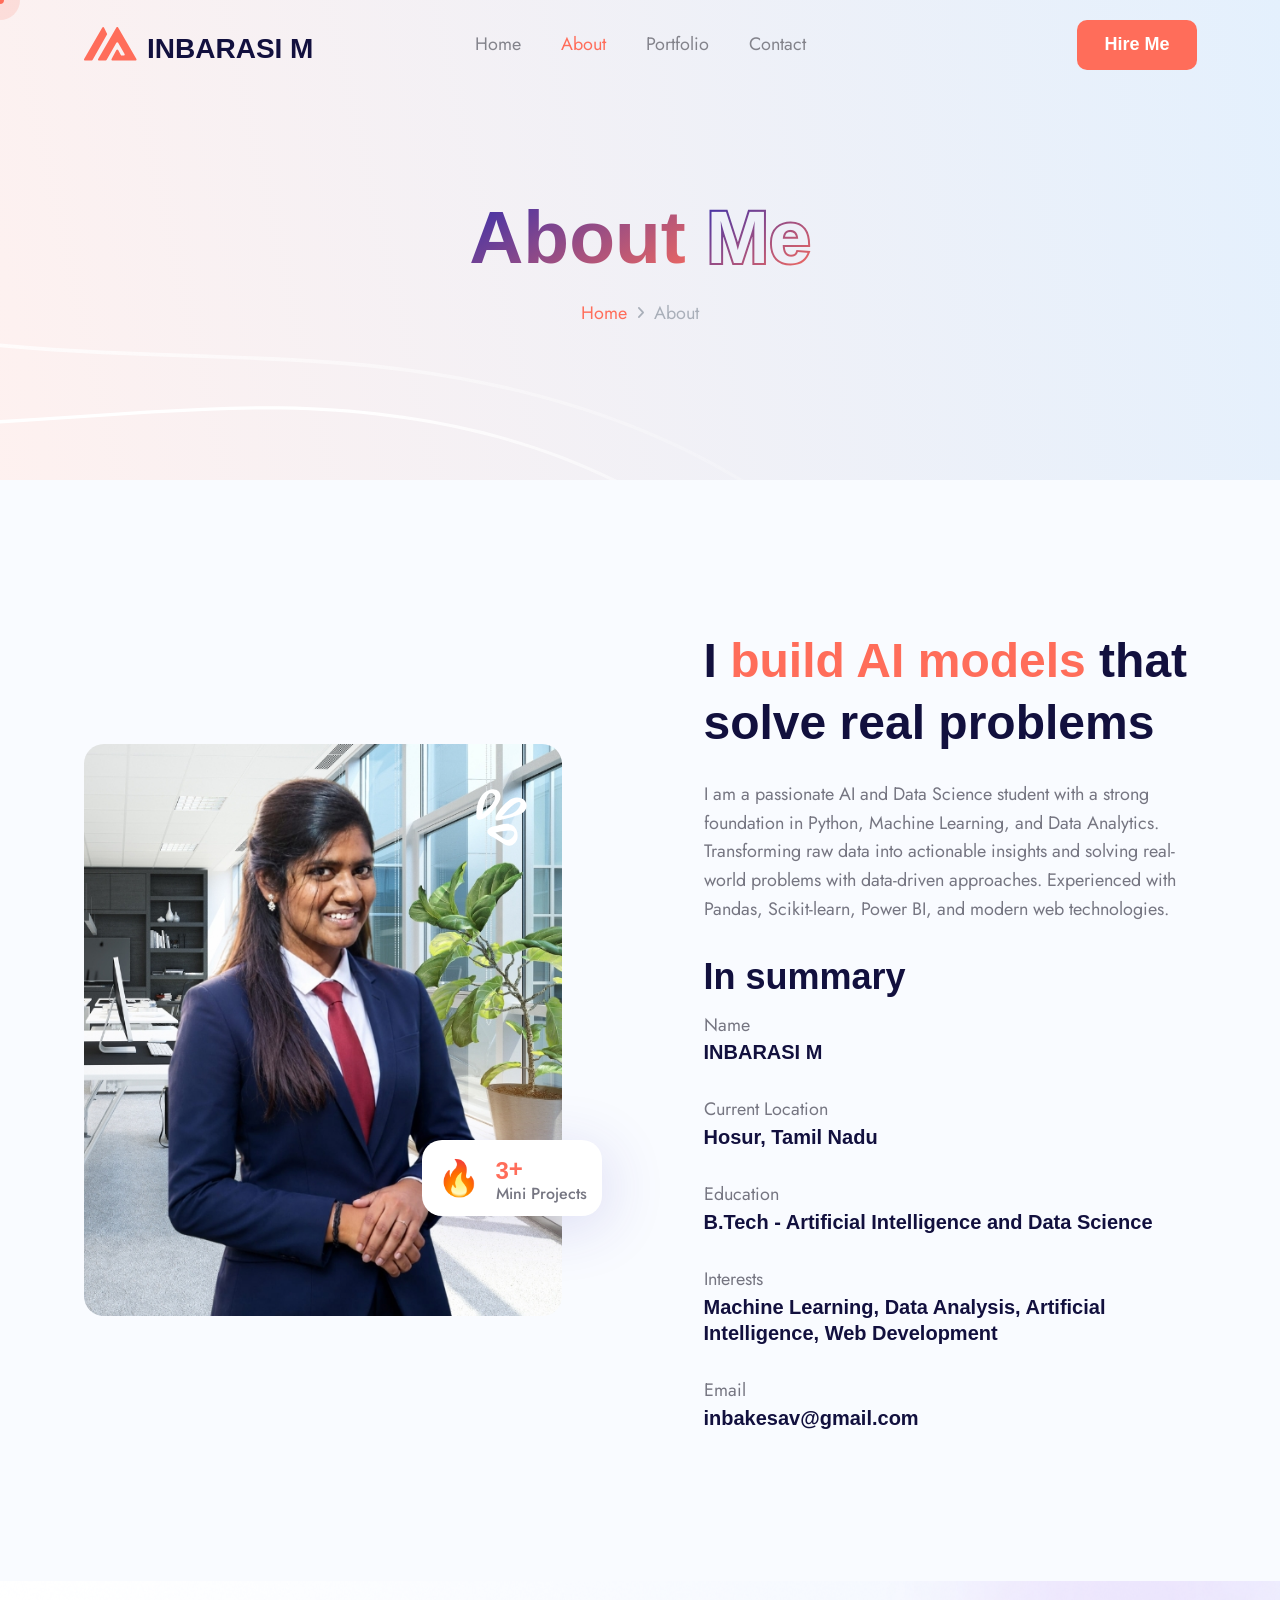
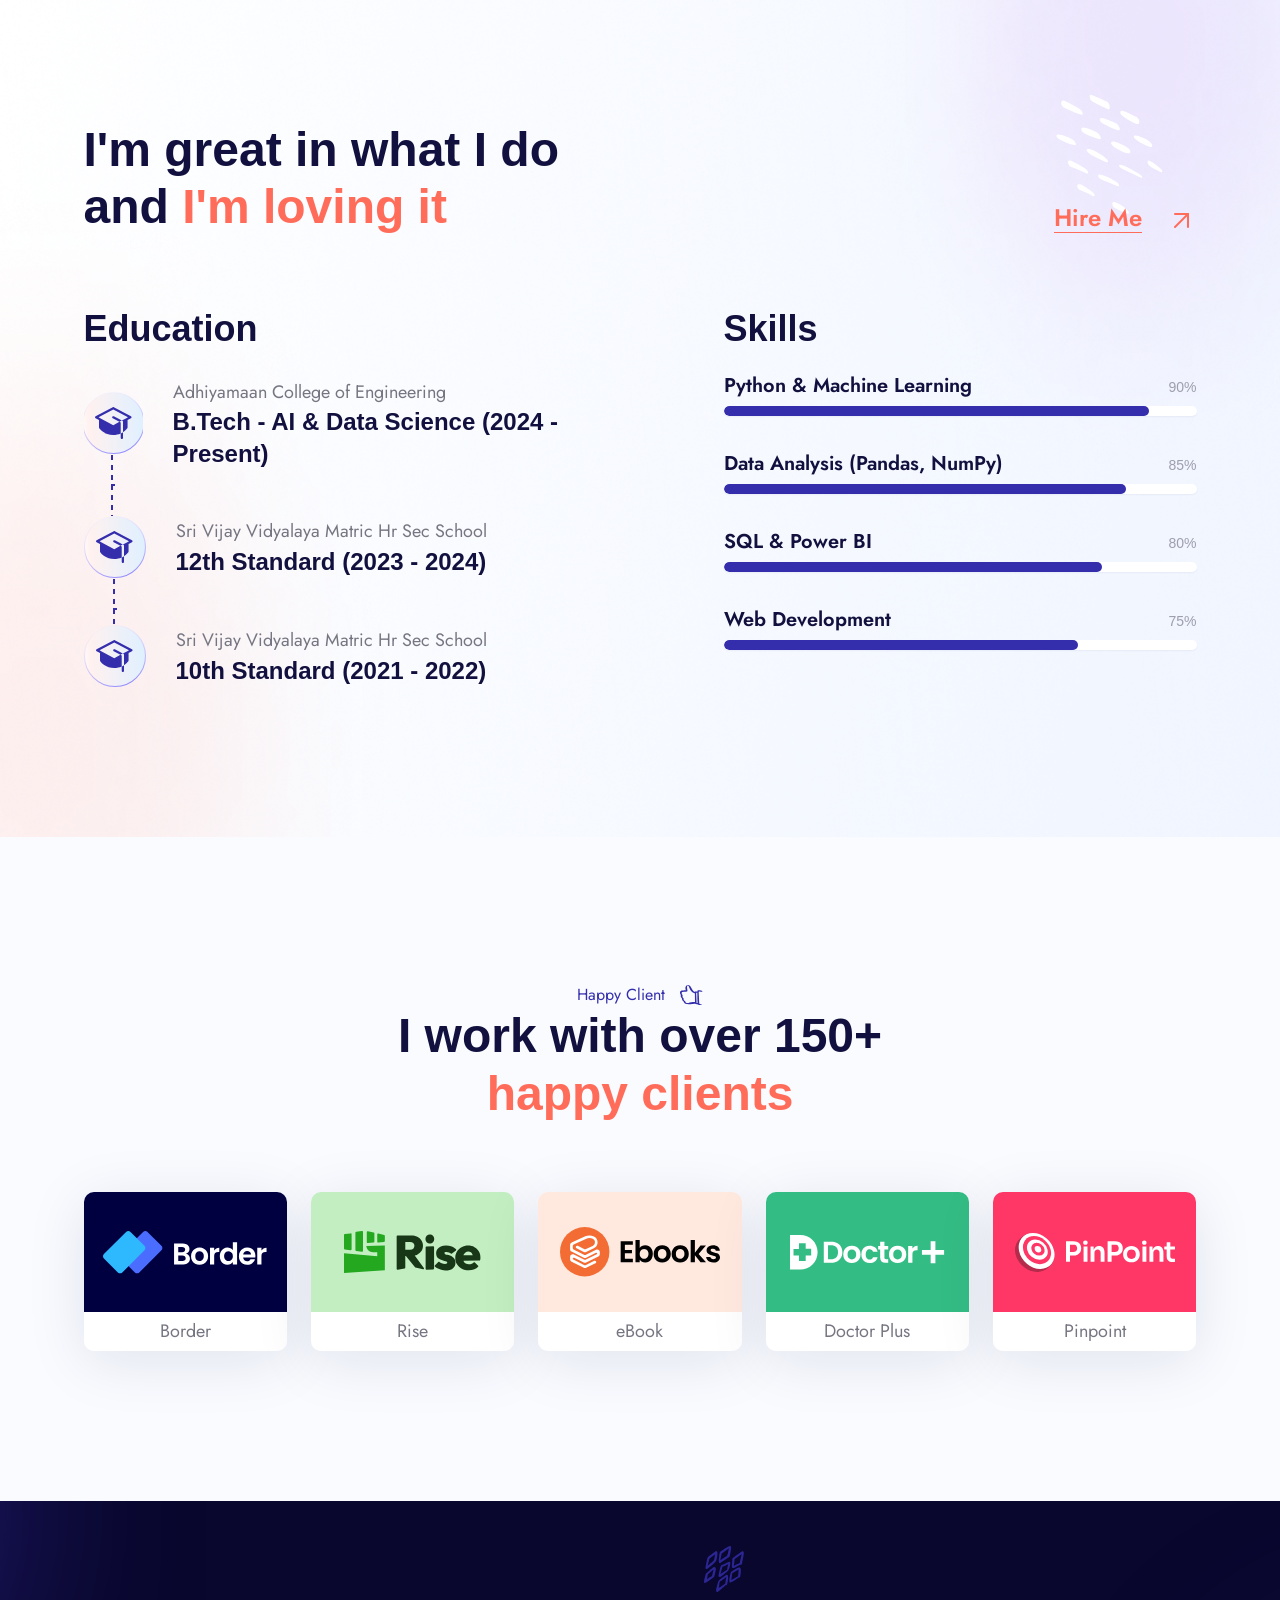
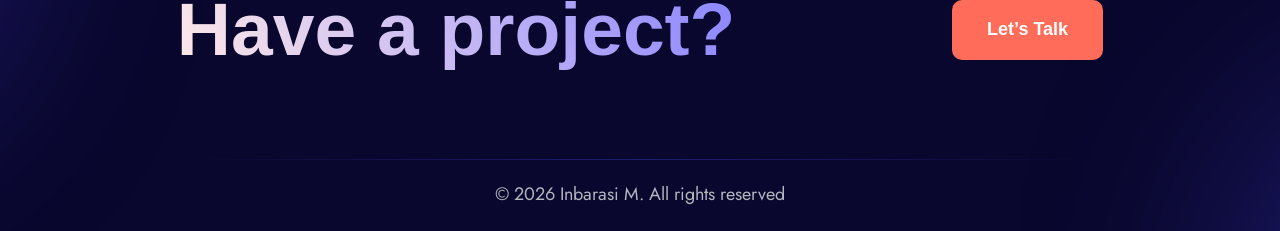
==== about-v2.html @ 3a3b762b "initialize project portfolio with structure, assets, and core styles" ====
<!DOCTYPE html>
<html class="no-js" lang="en">

<head>
  <!-- Meta Tags -->
  <meta charset="utf-8">
  <meta http-equiv="x-ua-compatible" content="ie=edge">
  <meta name="viewport" content="width=device-width, initial-scale=1">
  <meta name="author" content="Laralink">
  <!-- Favicon Icon -->
  <link rel="icon" href="assets/img/inba.jpeg">
  <!-- Site Title -->
  <title>INBARASI M - AI & Data Science Student</title>
  <link rel="stylesheet" href="assets/css/plugins/bootstrap.min.css">
  <link rel="stylesheet" href="assets/css/plugins/fontawesome.min.css">
  <link rel="stylesheet" href="assets/css/plugins/odometer-theme-default.css">
  <link rel="stylesheet" href="assets/css/plugins/select2.min.css">
  <link rel="stylesheet" href="assets/css/plugins/animate.css">
  <link rel="stylesheet" href="assets/css/style.css">
</head>

<body>
  <div class="cs_preloader cs_center">
    <div class="cs_preloader_in"></div>
  </div>
  <!-- Start Header Section -->
  <header class="cs_site_header cs_style_1 cs_sticky_header cs_color_2">
    <div class="cs_main_header">
      <div class="container">
        <div class="cs_main_header_in">
          <div class="cs_main_header_left">
            <a class="cs_site_branding" href="home-v2.html">
              <img src="assets/img/logo2.svg" alt="Logo">
            </a>
          </div>
          <div class="cs_main_header_center">
            <div class="cs_nav">
              <ul class="cs_nav_list">
                <li class="menu-item-has-children"><a href="index.html">Home</a>
                  <ul>
                    <li><a href="index.html">Designer Landing</a></li>
                    <li><a href="home-v2.html">Developer Landing</a></li>
                  </ul>
                </li>
                <li class="active menu-item-has-children"><a href="about.html">About</a>
                  <ul>
                    <li><a href="about.html">Designer About</a></li>
                    <li><a href="about-v2.html">Developer About</a></li>
                  </ul>
                </li>
                <li class="menu-item-has-children"><a href="portfolio.html">Portfolio</a>
                  <ul>
                    <li><a href="portfolio.html">Portfolio</a></li>
                    <li><a href="portfolio-details.html">Portfolio Details</a></li>
                  </ul>
                </li>
                <!-- <li class="menu-item-has-children"><a href="#">Pages</a>
                  <ul>
                    <li><a href="testimonial.html">Testimonial</a></li>
                    <li><a href="faq.html">FAQ</a></li>
                    <li><a href="404.html">Error 404</a></li>
                  </ul>
                </li>
                <li class="menu-item-has-children"><a href="blog.html">Blog</a>
                  <ul>
                    <li><a href="blog.html">Blog</a></li>
                    <li><a href="blog-details.html">Blog Details</a></li>
                  </ul>
                </li> -->
                <li> <a href="contact.html">Contact</a></li>
              </ul>
            </div>
          </div>
          <div class="cs_main_header_right">
            <a href="contact.html" class="cs_btn cs_style_1 cs_primary_font"><span>Hire Me</span></a>
          </div>
        </div>
      </div>
    </div>
  </header>
  <!-- End Header Section -->

  <!-- Main content inside start-->
  <main>
    <!-- Start Hero Section -->
    <section class="cs_hero cs_style_3 cs_filled_bg cs_center text-center" data-src="assets/img/bg/hero_bg_4.svg">
      <div class="container">
        <div class="cs_height_45 cs_height_lg_45"></div>
        <h1 class="cs_hero_title cs_font_92 cs_black wow fadeInUp" data-wow-duration="0.8s" data-wow-delay="0.2s"><span
            class="cs_gradient_text">About </span><span class="cs_gradient_border_text">Me</span></h1>
        <ol class="breadcrumb">
          <li class="breadcrumb-item"><a href="index.html">Home</a></li>
          <li class="breadcrumb-item active">About</li>
        </ol>
      </div>
    </section>
    <!-- Start Hero Section -->

    <!-- Start About Section -->
    <section class="position-relative">
      <div class="cs_height_150 cs_height_lg_80"></div>
      <div class="container">
        <div class="row align-items-center">
          <div class="col-lg-6">
            <div class="cs_pr_65">
              <div class="cs_image_box cs_style_3 position-relative">
                <div class="cs_imagebox_shape_about_2 position-absolute">
                  <img src="assets/img/about_shape_3.svg" alt="">
                </div>
                <div class="cs_image_wrap cs_radius_20 overflow-hidden">
                  <img class="w-100" src="assets/img/inba2.jpeg" alt="INBARASI M">
                </div>
                <div
                  class="cs_happy_client position-absolute cs_white_bg d-flex align-items-center cs_radius_20 cs_gap_15">
                  <p class="mb-0 cs_emoji_text">🔥</p>
                  <div>
                    <h3 class="mb-0 cs_font_24 cs_semi_bold cs_accent_color">
                      <span class="odometer" data-count-to="3"></span>+
                    </h3>
                    <p class="mb-0 cs_font_16 cs_medium">Mini Projects</p>
                  </div>
                </div>
              </div>
            </div>
            <div class="cs_height_lg_40"></div>
          </div>
          <div class="col-lg-6">
            <div class="cs_about cs_style_1 cs_pl_50">
              <h3 class="cs_about_title cs_font_48 cs_semi_bold">I <span class="cs_accent_color">build AI models</span>
                that solve real problems</h3>
              <p class="cs_about_text">I am a passionate AI and Data Science student with a strong foundation in Python,
                Machine Learning, and Data Analytics. Transforming raw data into actionable insights and solving
                real-world problems with data-driven approaches. Experienced with Pandas, Scikit-learn, Power BI, and
                modern web technologies.</p>
              <h4 class="cs_about_subtitle cs_font_36 cs_semi_bold">In summary</h4>
              <ul class="cs_mp_0 cs_about_summary_list">
                <li>
                  <p class="m-0 text-capitalize">Name</p>
                  <h5 class="cs_font_20 m-0 cs_semi_bold">INBARASI M</h5>
                </li>
                <li>
                  <p class="m-0 text-capitalize">current location</p>
                  <h5 class="cs_font_20 m-0 cs_semi_bold">Hosur, Tamil Nadu</h5>
                </li>
                <li>
                  <p class="m-0 text-capitalize">Education</p>
                  <h5 class="cs_font_20 m-0 cs_semi_bold">B.Tech - Artificial Intelligence and Data Science</h5>
                </li>
                <li>
                  <p class="m-0 text-capitalize">Interests</p>
                  <h5 class="cs_font_20 m-0 cs_semi_bold">Machine Learning, Data Analysis, Artificial Intelligence, Web
                    Development</h5>
                </li>
                <li>
                  <p class="m-0 text-capitalize">email</p>
                  <h5 class="cs_font_20 m-0 cs_semi_bold wow fadeInLeft" data-wow-duration="0.8s" data-wow-delay="0.2s">
                    inbakesav@gmail.com</h5>
                </li>
              </ul>
            </div>
          </div>
        </div>
      </div>
      <div class="cs_height_150 cs_height_lg_80"></div>
    </section>
    <!-- End About Section -->

    <!-- Start Slill and Education Section -->
    <section class="cs_100_bg position-relative" data-src="assets/img/bg/ed_and_skill_bg.png">
      <div class="cs_slill_shape_1 position-absolute">
        <img src="assets/img/skills_shape_1.svg" alt="skill and education ">
      </div>
      <div class="cs_height_140 cs_height_lg_80"></div>
      <div class="container">
        <div>
          <div class="d-lg-flex justify-content-between">
            <div class="cs_section_heading cs_style_1">
              <h2 class="cs_section_title cs_font_48 cs_semi_bold wow fadeInUp" data-wow-duration="0.8s"
                data-wow-delay="0.2s">I'm great in what I do<br> and <span class="cs_accent_color">I'm loving it</span>
              </h2>
            </div>
            <div class="align-self-end">
              <div class="cs_height_25 cs_height_lg_25"></div>
              <a class="cs_portfolio_text_btn d-inline-flex cs_gap_25 align-items-center cs_font_24 cs_accent_color cs_semi_bold"
                href="contact.html">
                <span class="cs_text_btn">Hire Me</span>
                <span class="cs_circle_btn cs_style_1 cs_accent_color cs_center rounded-circle">
                  <svg width="15" height="15" viewBox="0 0 15 15" fill="none" xmlns="http://www.w3.org/2000/svg">
                    <path d="M1 14L14 1" stroke="currentColor" stroke-width="2" stroke-linecap="round"
                      stroke-linejoin="round" />
                    <path d="M1 1H14V14" stroke="currentColor" stroke-width="2" stroke-linecap="round"
                      stroke-linejoin="round" />
                  </svg>
                  <svg width="15" height="15" viewBox="0 0 15 15" fill="none" xmlns="http://www.w3.org/2000/svg">
                    <path d="M1 14L14 1" stroke="currentColor" stroke-width="2" stroke-linecap="round"
                      stroke-linejoin="round" />
                    <path d="M1 1H14V14" stroke="currentColor" stroke-width="2" stroke-linecap="round"
                      stroke-linejoin="round" />
                  </svg>
                </span>
              </a>
            </div>
          </div>
          <div class="cs_height_70 cs_height_lg_40"></div>
        </div>
        <div class="row">
          <div class="col-lg-6">
            <div class="cs_education_wrap">
              <h3 class="cs_font_36 mb-0">Education</h3>
              <div class="cs_height_25 cs_height_lg_15"></div>
              <div class="cs_iconbox cs_style_3 d-flex align-items-center">
                <div class="cs_iconbox_icon cs_accent_color_2 cs_filled_bg cs_center"
                  data-src="assets/img/bg/iconbox_bg_3.svg">
                  <svg width="37" height="32" viewBox="0 0 37 32" fill="none" xmlns="http://www.w3.org/2000/svg">
                    <path
                      d="M25.7148 26.5142C26.5064 26.1679 27.2705 25.762 28.0006 25.2999V30.8571C28.0006 31.1602 27.8802 31.4509 27.6659 31.6653C27.4515 31.8796 27.1608 32 26.8577 32C26.5546 32 26.2639 31.8796 26.0496 31.6653C25.8353 31.4509 25.7148 31.1602 25.7148 30.8571V26.5142ZM17.2719 9.74253C17.1334 10.0126 17.1052 10.3258 17.1932 10.6163C17.2811 10.9068 17.4783 11.1518 17.7433 11.2997L24.4291 14.8569L26.8577 13.5569L18.829 9.2711C18.559 9.13267 18.2457 9.10445 17.9553 9.19239C17.6648 9.28033 17.4198 9.47755 17.2719 9.74253ZM35.9721 9.2711L18.829 0.128104C18.6605 0.0438581 18.4746 0 18.2862 0C18.0977 0 17.9119 0.0438581 17.7433 0.128104L0.600192 9.2711C0.418457 9.37089 0.266872 9.51768 0.161288 9.69611C0.0557045 9.87454 0 10.0781 0 10.2854C0 10.4927 0.0557045 10.6962 0.161288 10.8747C0.266872 11.0531 0.418457 11.1999 0.600192 11.2997L4.00024 13.0997V20.2141C3.99809 20.7046 4.15889 21.182 4.45739 21.5713C5.58598 23.0856 9.9289 27.9999 18.2862 27.9999C20.8397 28.0212 23.3697 27.5104 25.7148 26.4999V15.5426L24.4291 14.8569L18.2862 18.1284L5.68598 11.414L3.57166 10.2854L18.2862 2.44242L33.0007 10.2854L30.8863 11.414L26.8577 13.5569L27.4006 13.8426C27.5938 13.9542 27.7521 14.1174 27.8577 14.314C27.9527 14.4791 28.0021 14.6665 28.0006 14.8569V25.2999C29.5792 24.3068 30.9717 23.0448 32.1149 21.5713C32.4134 21.182 32.5742 20.7046 32.5721 20.2141V13.0997L35.9721 11.2997C36.1539 11.1999 36.3055 11.0531 36.411 10.8747C36.5166 10.6962 36.5723 10.4927 36.5723 10.2854C36.5723 10.0781 36.5166 9.87454 36.411 9.69611C36.3055 9.51768 36.1539 9.37089 35.9721 9.2711Z"
                      fill="currentColor" />
                  </svg>
                </div>
                <div class="cs_iconbox_info">
                  <p class="cs_iconbox_text mb-0">Adhiyamaan College of Engineering</p>
                  <h3 class="cs_iconbox_title cs_font_24 cs_semi_bold mb-0">B.Tech - AI & Data Science (2024 - Present)
                  </h3>
                </div>
              </div>
              <div class="cs_iconbox cs_style_3 d-flex align-items-center">
                <div class="cs_iconbox_icon cs_accent_color_2 cs_filled_bg cs_center"
                  data-src="assets/img/bg/iconbox_bg_3.svg">
                  <svg width="37" height="32" viewBox="0 0 37 32" fill="none" xmlns="http://www.w3.org/2000/svg">
                    <path
                      d="M25.7148 26.5142C26.5064 26.1679 27.2705 25.762 28.0006 25.2999V30.8571C28.0006 31.1602 27.8802 31.4509 27.6659 31.6653C27.4515 31.8796 27.1608 32 26.8577 32C26.5546 32 26.2639 31.8796 26.0496 31.6653C25.8353 31.4509 25.7148 31.1602 25.7148 30.8571V26.5142ZM17.2719 9.74253C17.1334 10.0126 17.1052 10.3258 17.1932 10.6163C17.2811 10.9068 17.4783 11.1518 17.7433 11.2997L24.4291 14.8569L26.8577 13.5569L18.829 9.2711C18.559 9.13267 18.2457 9.10445 17.9553 9.19239C17.6648 9.28033 17.4198 9.47755 17.2719 9.74253ZM35.9721 9.2711L18.829 0.128104C18.6605 0.0438581 18.4746 0 18.2862 0C18.0977 0 17.9119 0.0438581 17.7433 0.128104L0.600192 9.2711C0.418457 9.37089 0.266872 9.51768 0.161288 9.69611C0.0557045 9.87454 0 10.0781 0 10.2854C0 10.4927 0.0557045 10.6962 0.161288 10.8747C0.266872 11.0531 0.418457 11.1999 0.600192 11.2997L4.00024 13.0997V20.2141C3.99809 20.7046 4.15889 21.182 4.45739 21.5713C5.58598 23.0856 9.9289 27.9999 18.2862 27.9999C20.8397 28.0212 23.3697 27.5104 25.7148 26.4999V15.5426L24.4291 14.8569L18.2862 18.1284L5.68598 11.414L3.57166 10.2854L18.2862 2.44242L33.0007 10.2854L30.8863 11.414L26.8577 13.5569L27.4006 13.8426C27.5938 13.9542 27.7521 14.1174 27.8577 14.314C27.9527 14.4791 28.0021 14.6665 28.0006 14.8569V25.2999C29.5792 24.3068 30.9717 23.0448 32.1149 21.5713C32.4134 21.182 32.5742 20.7046 32.5721 20.2141V13.0997L35.9721 11.2997C36.1539 11.1999 36.3055 11.0531 36.411 10.8747C36.5166 10.6962 36.5723 10.4927 36.5723 10.2854C36.5723 10.0781 36.5166 9.87454 36.411 9.69611C36.3055 9.51768 36.1539 9.37089 35.9721 9.2711Z"
                      fill="currentColor" />
                  </svg>
                </div>
                <div class="cs_iconbox_info">
                  <p class="cs_iconbox_text mb-0">Sri Vijay Vidyalaya Matric Hr Sec School</p>
                  <h3 class="cs_iconbox_title cs_font_24 cs_semi_bold mb-0">12th Standard (2023 - 2024)</h3>
                </div>
              </div>
              <div class="cs_iconbox cs_style_3 d-flex align-items-center">
                <div class="cs_iconbox_icon cs_accent_color_2 cs_filled_bg cs_center"
                  data-src="assets/img/bg/iconbox_bg_3.svg">
                  <svg width="37" height="32" viewBox="0 0 37 32" fill="none" xmlns="http://www.w3.org/2000/svg">
                    <path
                      d="M25.7148 26.5142C26.5064 26.1679 27.2705 25.762 28.0006 25.2999V30.8571C28.0006 31.1602 27.8802 31.4509 27.6659 31.6653C27.4515 31.8796 27.1608 32 26.8577 32C26.5546 32 26.2639 31.8796 26.0496 31.6653C25.8353 31.4509 25.7148 31.1602 25.7148 30.8571V26.5142ZM17.2719 9.74253C17.1334 10.0126 17.1052 10.3258 17.1932 10.6163C17.2811 10.9068 17.4783 11.1518 17.7433 11.2997L24.4291 14.8569L26.8577 13.5569L18.829 9.2711C18.559 9.13267 18.2457 9.10445 17.9553 9.19239C17.6648 9.28033 17.4198 9.47755 17.2719 9.74253ZM35.9721 9.2711L18.829 0.128104C18.6605 0.0438581 18.4746 0 18.2862 0C18.0977 0 17.9119 0.0438581 17.7433 0.128104L0.600192 9.2711C0.418457 9.37089 0.266872 9.51768 0.161288 9.69611C0.0557045 9.87454 0 10.0781 0 10.2854C0 10.4927 0.0557045 10.6962 0.161288 10.8747C0.266872 11.0531 0.418457 11.1999 0.600192 11.2997L4.00024 13.0997V20.2141C3.99809 20.7046 4.15889 21.182 4.45739 21.5713C5.58598 23.0856 9.9289 27.9999 18.2862 27.9999C20.8397 28.0212 23.3697 27.5104 25.7148 26.4999V15.5426L24.4291 14.8569L18.2862 18.1284L5.68598 11.414L3.57166 10.2854L18.2862 2.44242L33.0007 10.2854L30.8863 11.414L26.8577 13.5569L27.4006 13.8426C27.5938 13.9542 27.7521 14.1174 27.8577 14.314C27.9527 14.4791 28.0021 14.6665 28.0006 14.8569V25.2999C29.5792 24.3068 30.9717 23.0448 32.1149 21.5713C32.4134 21.182 32.5742 20.7046 32.5721 20.2141V13.0997L35.9721 11.2997C36.1539 11.1999 36.3055 11.0531 36.411 10.8747C36.5166 10.6962 36.5723 10.4927 36.5723 10.2854C36.5723 10.0781 36.5166 9.87454 36.411 9.69611C36.3055 9.51768 36.1539 9.37089 35.9721 9.2711Z"
                      fill="currentColor" />
                  </svg>
                </div>
                <div class="cs_iconbox_info">
                  <p class="cs_iconbox_text mb-0">Sri Vijay Vidyalaya Matric Hr Sec School</p>
                  <h3 class="cs_iconbox_title cs_font_24 cs_semi_bold mb-0">10th Standard (2021 - 2022)</h3>
                </div>
              </div>

            </div>
            <div class="cs_height_lg_40"></div>
          </div>
          <div class="col-lg-6">
            <div class="cs_slill_wrap cs_pl_70">
              <h3 class="cs_font_36 mb-0">Skills</h3>
              <div class="cs_height_25 cs_height_lg_15"></div>
              <div class="cs_progressbar cs_style_2">
                <div class="label cs_font_20 cs_semi_bold">Python & Machine Learning</div>
                <h3 class="cs_progressbar_head cs_ternary_color cs_normal cs_font_14 text-end">90%</h3>
                <div class="cs_progress" data-progress="90">
                  <div class="cs_progress_in"></div>
                </div>
              </div>
              <div class="cs_progressbar cs_style_2">
                <div class="label cs_font_20 cs_semi_bold">Data Analysis (Pandas, NumPy)</div>
                <h3 class="cs_progressbar_head cs_ternary_color cs_normal cs_font_14 text-end">85%</h3>
                <div class="cs_progress" data-progress="85">
                  <div class="cs_progress_in"></div>
                </div>
              </div>
              <div class="cs_progressbar cs_style_2">
                <div class="label cs_font_20 cs_semi_bold">SQL & Power BI</div>
                <h3 class="cs_progressbar_head cs_ternary_color cs_normal cs_font_14 text-end">80%</h3>
                <div class="cs_progress" data-progress="80">
                  <div class="cs_progress_in"></div>
                </div>
              </div>
              <div class="cs_progressbar cs_style_2">
                <div class="label cs_font_20 cs_semi_bold">Web Development</div>
                <h3 class="cs_progressbar_head cs_ternary_color cs_normal cs_font_14 text-end">75%</h3>
                <div class="cs_progress" data-progress="75">
                  <div class="cs_progress_in"></div>
                </div>
              </div>
            </div>
          </div>
        </div>
      </div>
      <div class="cs_height_150 cs_height_lg_80"></div>
    </section>
    <!-- End Slill and Education Section -->

    <!-- Start Testimonial Section -->
    <!-- <section class="position-relative">
      <div class="cs_height_145 cs_height_lg_80"></div>
      <div class="container">
        <div class="d-md-flex justify-content-between">
          <div class="cs_section_heading cs_style_1">
            <p class="cs_section_subtitle cs_accent_color_2 cs_font_16 wow fadeInLeft" data-wow-duration="0.8s" data-wow-delay="0.2s">
              <span>Testmonials</span>
              <svg width="21" height="20" viewBox="0 0 21 20" fill="none" xmlns="http://www.w3.org/2000/svg">
                <path fill-rule="evenodd" clip-rule="evenodd"
                  d="M6.32185 0.162195C5.92711 0.458249 6.20673 1.29707 6.83174 1.70825C7.35805 2.05365 9.61133 2.16878 11.2561 1.95496C15.7627 1.34641 18.2298 2.57997 17.9831 5.2938C17.6377 9.27408 17.5719 12.0866 17.8186 13.4353C18.0982 14.9978 18.0653 14.8826 17.539 14.4879C17.0292 14.1096 15.8614 13.3366 15.2035 12.9254C14.6607 12.5965 13.7232 12.1195 13.5423 12.728C13.2462 13.7313 12.358 15.2774 11.5686 16.33C9.77579 18.7149 6.32185 19.2577 3.36131 18.7478C2.11131 18.534 2.07841 18.1063 2.12775 17.1688C2.29223 13.8136 2.52246 4.86616 2.9172 2.97471C3.11457 2.02076 3.34485 1.85628 4.08498 1.64246C5.38433 1.28062 4.4962 0.655619 2.96659 0.836541C1.89751 0.968121 1.28895 1.36286 0.910659 2.76089C0.334999 4.9484 0.400789 8.92867 0.0060502 17.0702C-0.0926344 18.9781 1.02579 19.636 2.63764 19.8004C3.59159 19.8991 5.03895 19.932 7.47317 19.9649C10.4995 19.9978 12.0126 20.0471 13.0324 19.8991C14.1837 19.7346 14.6936 19.3235 16.0588 18.4188C20.368 15.5241 20.2035 15.7873 20.2199 11.9714C20.2528 3.22142 19.0357 0.984568 14.0686 0.754304C12.6212 0.688514 11.2232 0.524037 10.6969 0.37601C9.3153 -0.00228091 6.71659 -0.133858 6.32185 0.162195ZM9.24946 4.83327C8.0488 4.93195 7.63768 5.82011 8.65742 6.09972C9.49624 6.32998 13.7067 6.37932 15.1048 6.2313C15.96 6.13261 15.6146 5.52406 14.9238 5.228C13.9041 4.78392 11.8153 4.61945 9.24946 4.83327ZM7.17715 8.18854C4.34819 8.32012 5.08831 9.09315 6.33831 9.33986C8.87122 9.83328 15.5982 9.89908 15.5982 9.24118C15.5982 8.33657 12.3745 7.94183 7.17715 8.18854ZM7.19353 13.6984C8.3613 13.6655 10.6969 13.4682 11.1245 13.3366C11.8647 13.1063 10.8449 12.3168 9.56203 12.1359C7.83504 11.8892 7.11129 11.8234 6.70011 11.8563C4.52905 11.9714 5.483 13.7478 7.19353 13.6984ZM17.8021 15.5405C17.6048 15.6886 15.7133 17.5965 13.4436 18.5504C12.5883 18.9123 12.1442 18.8629 12.7034 18.1392C13.1475 17.3333 14.6772 13.9287 15.0555 13.9287C15.2693 13.9451 17.8021 15.5405 17.8021 15.5405Z"
                  fill="currentColor" />
              </svg>

            </p>
            <h2 class="cs_section_title cs_font_48 cs_semi_bold">What <span class="cs_accent_color">my client</span>
              have<br>to say <span class="cs_accent_color_2">about me</span>
            </h2>
          </div>
          <div class="align-self-end">
            <div class="cs_height_25 cs_height_lg_25"></div>
            <a class="cs_portfolio_text_btn d-inline-flex cs_gap_25 align-items-center cs_font_24 cs_accent_color cs_semi_bold"
              href="testimonial.html">
              <span class="cs_text_btn">View All Project</span>
              <span class="cs_circle_btn cs_style_1 cs_accent_color cs_center rounded-circle">
                <svg width="15" height="15" viewBox="0 0 15 15" fill="none" xmlns="http://www.w3.org/2000/svg">
                  <path d="M1 14L14 1" stroke="currentColor" stroke-width="2" stroke-linecap="round"
                    stroke-linejoin="round" />
                  <path d="M1 1H14V14" stroke="currentColor" stroke-width="2" stroke-linecap="round"
                    stroke-linejoin="round" />
                </svg>
                <svg width="15" height="15" viewBox="0 0 15 15" fill="none" xmlns="http://www.w3.org/2000/svg">
                  <path d="M1 14L14 1" stroke="currentColor" stroke-width="2" stroke-linecap="round"
                    stroke-linejoin="round" />
                  <path d="M1 1H14V14" stroke="currentColor" stroke-width="2" stroke-linecap="round"
                    stroke-linejoin="round" />
                </svg>
              </span>
            </a>
          </div>
        </div>
        <div class="cs_height_70 cs_height_lg_40"></div>
        <div class="row cs_gap_70">
          <div class="col-lg-6">
            <div class="cs_testimonial cs_style_2 cs_radius_20 cs_white_bg cs_transition_3 cs_transform_up_hover_3">
              <div class="cs_testimonial_in">
                <div class="cs_testimonial_img overflow-hidden">
                  <img class="h-100 w-100" src="assets/img/testmonial/a4.jpg" alt="avaterImg">
                </div>
                <div class="cs_testimonial_info">
                  <img class="cs_testimonial_quote" src="assets/img/icon/Quote.svg" alt="Testmonial Quote">
                  <p class="cs_testimonial_text">Lorem ipsum dolor sit amet, consectetuer adipiscing elit. Aenean
                    commodo ligula eget dolor. Aenean massa. Cum sociis natoque </p>
                  <div class="cs_testimonial_author">
                    <div class="cs_author_name cs_font_20 cs_semi_bold">Jonathon Doe</div>
                    <div class="cs_author_designation cs_font_16">Business Owner</div>
                  </div>
                </div>
              </div>
            </div>
          </div>
          <div class="col-lg-6">
            <div class="cs_testimonial cs_style_2 cs_radius_20 cs_white_bg cs_transition_3 cs_transform_up_hover_3">
              <div class="cs_testimonial_in">
                <div class="cs_testimonial_img overflow-hidden">
                  <img class="h-100 w-100" src="assets/img/testmonial/a5.jpg" alt="avaterImg">
                </div>
                <div class="cs_testimonial_info">
                  <img class="cs_testimonial_quote" src="assets/img/icon/Quote.svg" alt="Testmonial Quote">
                  <p class="cs_testimonial_text">Lorem ipsum dolor sit amet, consectetuer adipiscing elit. Aenean
                    commodo ligula eget dolor. Aenean massa. Cum sociis natoque </p>
                  <div class="cs_testimonial_author">
                    <div class="cs_author_name cs_font_20 cs_semi_bold">Ruki-Yead</div>
                    <div class="cs_author_designation cs_font_16">WordPress Developer</div>
                  </div>
                </div>
              </div>
            </div>
          </div>
        </div>
      </div>
      <div class="cs_height_125 cs_height_lg_55"></div>
    </section> -->
    <!-- End Testimonial Section -->

    <!-- Start Brand Section -->
    <!-- <section class="cs_filled_bg" data-src="assets/img/bg/brands_bg_1.svg"> -->
    <section class="cs_filled_bg"">
      <div class=" cs_height_145 cs_height_lg_80">
      </div>
      <div class="container">
        <div class="cs_section_heading cs_style_1 text-center">
          <p class="cs_section_subtitle cs_center cs_accent_color_2 cs_font_16 wow fadeInUp" data-wow-duration="0.8s"
            data-wow-delay="0.2s">
            <span>Happy Client</span>
            <svg width="23" height="20" viewBox="0 0 23 20" fill="none" xmlns="http://www.w3.org/2000/svg">
              <path fill-rule="evenodd" clip-rule="evenodd"
                d="M5.63864 4.46024C5.74235 4.77137 5.82303 5.07098 5.82303 5.12859C5.82303 5.17469 5.43122 5.22079 4.94724 5.22079C4.20975 5.22079 2.4006 5.42821 1.50178 5.6241C1.19065 5.69324 0.418574 6.30397 0.165061 6.69576C-0.249779 7.31802 0.176573 9.39223 0.787309 9.71488C0.983206 9.81859 0.994774 9.85315 0.833448 10.1643C0.418608 10.9594 0.718203 12.1578 1.57093 13.0797C1.98577 13.5291 2.0434 13.6559 2.0434 14.1283C2.0434 14.8428 2.36603 15.4305 3.11504 16.1103C3.48379 16.4445 3.77188 16.8132 3.81798 17.0091C4.30196 18.9912 7.36716 19.7056 12.23 18.9681C14.8458 18.5763 14.8804 18.5648 15.1108 18.7953C15.4796 19.141 15.929 19.2677 16.7586 19.2677C17.4501 19.2677 17.5538 19.3023 17.7612 19.5673C18.0608 19.9476 18.8444 20.0859 19.8354 19.9476C20.2157 19.89 20.7342 19.8439 20.9993 19.8439C21.7368 19.8439 21.9903 19.5904 21.6331 19.2216C21.3795 18.9566 21.2643 18.922 20.4807 18.922C19.1671 18.922 19.2592 19.3138 18.9712 12.6994C18.902 11.2129 18.8213 9.27699 18.7752 8.40122C18.683 6.44226 18.5563 6.56902 20.6074 6.6612C22.382 6.74187 22.7277 6.6612 22.3359 6.22331C21.8519 5.68171 20.3309 5.33602 18.4756 5.33602H18.0838C17.9225 5.33602 17.7727 5.40516 17.669 5.52039C17.5653 5.63562 17.5077 5.78542 17.5077 5.94675C17.5192 6.20026 17.5307 6.41921 17.5307 6.38464L16.1479 6.40768C14.7882 6.43073 14.7651 6.43073 14.7767 6.68424C14.7882 7.02994 14.6845 7.01841 13.8894 6.53443C13.1634 6.09655 12.8523 5.65867 11.2505 2.82393C10.7089 1.85597 10.248 1.18762 9.83312 0.73821C8.18528 -1.05943 4.40565 0.519258 5.63864 4.46024ZM8.32361 0.807347C8.65779 1.07238 9.02653 1.83292 9.41833 3.07744C10.225 5.63562 12.0341 7.47936 14.5347 8.28599L14.8804 8.40122C14.9034 9.12719 15.0187 14.9349 15.0532 17.0437L13.9239 17.1129C12.7716 17.1935 9.56813 17.6545 8.55408 17.8964C7.02147 18.2537 5.25839 17.4355 5.25839 16.3754C5.25839 16.191 5.20078 16.0412 5.14316 16.0412C4.38262 16.0412 3.21878 14.0822 3.65666 13.5521C3.7258 13.4715 3.58751 13.2756 3.29943 12.9875C2.56194 12.2846 2.45821 11.9965 2.53888 10.8326C2.60802 9.86468 2.59652 9.83011 2.33148 9.64573C1.55942 9.13871 1.4096 7.53697 2.08948 7.09908C2.26233 6.98385 3.13807 6.85709 4.70524 6.70728C7.88568 6.40768 7.68978 6.63815 7.18276 3.81493C6.74487 1.55636 7.3326 0.0122374 8.32361 0.807347ZM17.6114 18.0001C17.5998 18.0001 16.5628 18.0001 16.5973 18.0001L16.1709 7.62915C16.194 7.62915 17.3579 7.62915 17.3118 7.62915C17.4616 13.2641 17.2657 11.0285 17.6114 18.0001Z"
                fill="#342EAD" />
            </svg>
          </p>
          <h2 class="cs_section_title cs_font_48 cs_semi_bold">I work with over 150+<br> <span
              class="cs_accent_color">happy clients</span>
          </h2>
          <div class="cs_height_70 cs_height_lg_40"></div>
        </div>
        <div class="cs_brands cs_style_1 cs_type_1">
          <div class="cs_brand overflow-hidden cs_radius_10 text-center">
            <div class="cs_brand_logo_wrap cs_center cs_brand_bg_1">
              <img class="cs_brand_logo" src="assets/img/client/c1.svg" alt="">
            </div>
            <p class="m-0 cs_white_bg">Border</p>
          </div>
          <div class="cs_brand overflow-hidden cs_radius_10 text-center">
            <div class="cs_brand_logo_wrap cs_center cs_brand_bg_2">
              <img class="cs_brand_logo" src="assets/img/client/c2.svg" alt="">
            </div>
            <p class="m-0 cs_white_bg">Rise</p>
          </div>
          <div class="cs_brand overflow-hidden cs_radius_10 text-center">
            <div class="cs_brand_logo_wrap cs_center cs_brand_bg_3">
              <img class="cs_brand_logo" src="assets/img/client/c3.svg" alt="">
            </div>
            <p class="m-0 cs_white_bg">eBook</p>
          </div>
          <div class="cs_brand overflow-hidden cs_radius_10 text-center">
            <div class="cs_brand_logo_wrap cs_center cs_brand_bg_4">
              <img class="cs_brand_logo" src="assets/img/client/c4.svg" alt="">
            </div>
            <p class="m-0 cs_white_bg">Doctor Plus</p>
          </div>
          <div class="cs_brand overflow-hidden cs_radius_10 text-center">
            <div class="cs_brand_logo_wrap cs_center cs_brand_bg_5">
              <img class="cs_brand_logo" src="assets/img/client/c5.svg" alt="">
            </div>
            <p class="m-0 cs_white_bg">Pinpoint</p>
          </div>
        </div>
      </div>
      <div class="cs_height_150 cs_height_lg_80"></div>
    </section>
    <!-- End Brand Section -->
  </main>
  <!-- Main content inside end-->

  <!-- Start Footer -->
  <footer class="cs_footer cs_style_1 cs_filled_bg position-relative" data-src="assets/img/bg/footer_bg.svg">
    <div class="position-absolute cs_footer_shape_1">
      <img src="assets/img/footer_shape.svg" alt="">
    </div>
    <div class="container">
      <div class="cs_footer_cta">
        <h2 class="cs_font_92 cs_gradient_text_2 cs_semi_bold">Have a project?</h2>
        <a href="contact.html" class="cs_btn cs_style_1 cs_primary_font"><span>Let’s
            Talk</span></a>
      </div>
      <div class="cs_copyright">© 2026 <a href="#">Inbarasi M</a>. All rights reserved</div>
    </div>
  </footer>
  <!-- End Footer -->

  <!-- Script -->
  <script src="assets/js/plugins/jquery-3.6.0.min.js"></script>
  <script src="assets/js/plugins/gsap.min.js"></script>
  <script src="assets/js/plugins/isotope.pkg.min.js"></script>
  <script src="assets/js/plugins/odometer.min.js"></script>
  <script src="assets/js/plugins/wow.min.js"></script>
  <script src="assets/js/main.js"></script>
</body>

</html>
---- assets/css/plugins/odometer-theme-default.css ----
.odometer.odometer-auto-theme, .odometer.odometer-theme-default {
  display: inline-block;
  vertical-align: middle;
  *vertical-align: auto;
  *zoom: 1;
  *display: inline;
  position: relative;
}
.odometer.odometer-auto-theme .odometer-digit, .odometer.odometer-theme-default .odometer-digit {
  display: inline-block;
  vertical-align: middle;
  *vertical-align: auto;
  *zoom: 1;
  *display: inline;
  position: relative;
}
.odometer.odometer-auto-theme .odometer-digit .odometer-digit-spacer, .odometer.odometer-theme-default .odometer-digit .odometer-digit-spacer {
  display: inline-block;
  vertical-align: middle;
  *vertical-align: auto;
  *zoom: 1;
  *display: inline;
  visibility: hidden;
}
.odometer.odometer-auto-theme .odometer-digit .odometer-digit-inner, .odometer.odometer-theme-default .odometer-digit .odometer-digit-inner {
  text-align: left;
  display: block;
  position: absolute;
  top: 0;
  left: 0;
  right: 0;
  bottom: 0;
  overflow: hidden;
}
.odometer.odometer-auto-theme .odometer-digit .odometer-ribbon, .odometer.odometer-theme-default .odometer-digit .odometer-ribbon {
  display: block;
}
.odometer.odometer-auto-theme .odometer-digit .odometer-ribbon-inner, .odometer.odometer-theme-default .odometer-digit .odometer-ribbon-inner {
  display: block;
  -webkit-backface-visibility: hidden;
}
.odometer.odometer-auto-theme .odometer-digit .odometer-value, .odometer.odometer-theme-default .odometer-digit .odometer-value {
  display: block;
  -webkit-transform: translateZ(0);
}
.odometer.odometer-auto-theme .odometer-digit .odometer-value.odometer-last-value, .odometer.odometer-theme-default .odometer-digit .odometer-value.odometer-last-value {
  position: absolute;
}
.odometer.odometer-auto-theme.odometer-animating-up .odometer-ribbon-inner, .odometer.odometer-theme-default.odometer-animating-up .odometer-ribbon-inner {
  -webkit-transition: -webkit-transform 2s;
  -moz-transition: -moz-transform 2s;
  -ms-transition: -ms-transform 2s;
  -o-transition: -o-transform 2s;
  transition: transform 2s;
}
.odometer.odometer-auto-theme.odometer-animating-up.odometer-animating .odometer-ribbon-inner, .odometer.odometer-theme-default.odometer-animating-up.odometer-animating .odometer-ribbon-inner {
  -webkit-transform: translateY(-100%);
  -moz-transform: translateY(-100%);
  -ms-transform: translateY(-100%);
  -o-transform: translateY(-100%);
  transform: translateY(-100%);
}
.odometer.odometer-auto-theme.odometer-animating-down .odometer-ribbon-inner, .odometer.odometer-theme-default.odometer-animating-down .odometer-ribbon-inner {
  -webkit-transform: translateY(-100%);
  -moz-transform: translateY(-100%);
  -ms-transform: translateY(-100%);
  -o-transform: translateY(-100%);
  transform: translateY(-100%);
}
.odometer.odometer-auto-theme.odometer-animating-down.odometer-animating .odometer-ribbon-inner, .odometer.odometer-theme-default.odometer-animating-down.odometer-animating .odometer-ribbon-inner {
  -webkit-transition: -webkit-transform 2s;
  -moz-transition: -moz-transform 2s;
  -ms-transition: -ms-transform 2s;
  -o-transition: -o-transform 2s;
  transition: transform 2s;
  -webkit-transform: translateY(0);
  -moz-transform: translateY(0);
  -ms-transform: translateY(0);
  -o-transform: translateY(0);
  transform: translateY(0);
}

.odometer.odometer-auto-theme, .odometer.odometer-theme-default {
  font-family: "Helvetica Neue", sans-serif;
  line-height: 1.1em;
}
.odometer.odometer-auto-theme .odometer-value, .odometer.odometer-theme-default .odometer-value {
  text-align: center;
}
---- assets/css/style.css ----
/*--------------------------------------------------------------
>> TABLE OF CONTENTS:
----------------------------------------------------------------
1. Typography
2. Spacing
3. General
4. Header
5. Button
6. Preloader
7. Custom Cursor
8. Footer
9. Hero
10. Tab
11. Comments
12. Paginations
13. Iconbox
14. Progressbar
15. About
16. Shape
17. Error page
18. Isotope
19. Section Heading
20. Brand
21. Blog
22. Testimonial
23. Portfolio
24. FunFact
25. Form
26. Catagory
27. Video Popup
--------------------------------------------------------------*/
/*--------------------------------------------------------------
## Basic Color
----------------------------------------------------------------*/
/*--------------------------------------------------------------
1. Typography
----------------------------------------------------------------*/
/* Google Fonts */
@import url("https://fonts.googleapis.com/css2?family=Jost:wght@400;500;600;700&amp;family=Lexend+Deca:wght@400;500;600;700;800&amp;display=swap");
body,
html {
  color: #767682;
  font-family: "Jost", sans-serif;
  font-size: 18px;
  font-weight: 400;
  line-height: 1.666em;
  overflow-x: hidden;
  background-color: #f9fbff;
}

h1,
h2,
h3,
h4,
h5,
h6 {
  clear: both;
  color: #12103e;
  padding: 0;
  margin: 0 0 20px 0;
  font-weight: 600;
  line-height: 1.3em;
  font-family: "Lexend Deca", sans-serif;
}

.cs_primary_font {
  font-family: "Lexend Deca", sans-serif;
}

.cs_secondary_font {
  font-family: "Jost", sans-serif;
}

h1 {
  font-size: 56px;
}

h2 {
  font-size: 42px;
}

h3 {
  font-size: 30px;
}

h4 {
  font-size: 24px;
}

h5 {
  font-size: 18px;
}

h6 {
  font-size: 16px;
}

p {
  margin-bottom: 15px;
  line-height: 1.6em;
}

ul {
  margin: 0 0 25px 0;
  padding-left: 20px;
  list-style: square outside none;
}

ol {
  padding-left: 20px;
  margin-bottom: 25px;
}

dfn,
cite,
em,
i {
  font-style: italic;
}

blockquote {
  margin: 0 15px;
  font-style: italic;
  font-size: 20px;
  line-height: 1.6em;
  margin: 0;
}

address {
  margin: 0 0 15px;
}

img {
  border: 0;
  max-width: 100%;
  height: auto;
}

a {
  color: inherit;
  text-decoration: none;
  -webkit-transition: all 0.3s ease;
  transition: all 0.3s ease;
}

button {
  color: inherit;
  -webkit-transition: all 0.3s ease;
  transition: all 0.3s ease;
}

a:hover {
  text-decoration: none;
  color: #ff6d5a;
}

table {
  width: 100%;
  margin-bottom: 25px;
}
table th {
  font-weight: 600;
  color: #767682;
}
table td,
table th {
  border-top: 1px solid #4d4d4d;
  padding: 11px 10px;
}

dl {
  margin-bottom: 25px;
}
dl dt {
  font-weight: 600;
}

b,
strong {
  font-weight: bold;
}

pre {
  color: #767682;
  border: 1px solid #4d4d4d;
  font-size: 18px;
  padding: 25px;
  border-radius: 5px;
}

kbd {
  font-size: 100%;
  background-color: #767682;
  border-radius: 5px;
}

input,
textarea {
  color: #12103e;
}

/*--------- Font size--------*/
.cs_font_14 {
  font-size: 14px;
}

.cs_font_15 {
  font-size: 15px;
}

.cs_font_16 {
  font-size: 16px;
}

.cs_font_20 {
  font-size: 20px;
}

.cs_font_24 {
  font-size: 24px;
}

.cs_font_28 {
  font-size: 28px;
}

.cs_font_36 {
  font-size: 36px;
}

.cs_font_48 {
  font-size: 48px;
}
@media (max-width: 1199px) {
  .cs_font_48 {
    font-size: 42px;
  }
}

.cs_font_92 {
  font-size: 92px;
}
@media (max-width: 1400px) {
  .cs_font_92 {
    font-size: 75px;
  }
}
@media (max-width: 1199px) {
  .cs_font_92 {
    font-size: 70px;
  }
}
@media (max-width: 767px) {
  .cs_font_92 {
    font-size: 56px;
  }
}
@media (max-width: 500px) {
  .cs_font_92 {
    font-size: 46px;
  }
}
@media (max-width: 380px) {
  .cs_font_92 {
    font-size: 42px;
  }
}

/*--------- Font weight--------*/
.cs_light {
  font-weight: 300;
}

.cs_normal {
  font-weight: 400;
}

.cs_medium {
  font-weight: 500;
}

.cs_semi_bold {
  font-weight: 600;
}

.cs_bold {
  font-weight: 700;
}

.cs_extra_bold {
  font-weight: 800;
}

.cs_black {
  font-weight: 900;
}

.cs_letter_spacing_15 {
  letter-spacing: 1.5px;
}

/*----------Responsive------------*/
@media only screen and (max-width: 991px) {
  br {
    display: none;
  }
  h2 {
    font-size: 36px;
    margin-bottom: 10px;
  }
  /*----------Font size------------*/
  .cs_font_20 {
    font-size: 20px;
  }
  .cs_font_24 {
    font-size: 24px;
  }
  .cs_font_28 {
    font-size: 24px;
  }
  .cs_font_48 {
    font-size: 42px;
  }
}
/*--------------------------------------------------------------
  2. Spacing
----------------------------------------------------------------*/
@media screen and (min-width: 992px) {
  .cs_height_1 {
    height: 1px !important;
  }
  .cs_height_2 {
    height: 2px !important;
  }
  .cs_height_3 {
    height: 3px !important;
  }
  .cs_height_4 {
    height: 4px !important;
  }
  .cs_height_5 {
    height: 5px !important;
  }
  .cs_height_6 {
    height: 6px !important;
  }
  .cs_height_7 {
    height: 7px !important;
  }
  .cs_height_8 {
    height: 8px !important;
  }
  .cs_height_9 {
    height: 9px !important;
  }
  .cs_height_10 {
    height: 10px !important;
  }
  .cs_height_11 {
    height: 11px !important;
  }
  .cs_height_12 {
    height: 12px !important;
  }
  .cs_height_13 {
    height: 13px !important;
  }
  .cs_height_14 {
    height: 14px !important;
  }
  .cs_height_15 {
    height: 15px !important;
  }
  .cs_height_16 {
    height: 16px !important;
  }
  .cs_height_17 {
    height: 17px !important;
  }
  .cs_height_18 {
    height: 18px !important;
  }
  .cs_height_19 {
    height: 19px !important;
  }
  .cs_height_20 {
    height: 20px !important;
  }
  .cs_height_21 {
    height: 21px !important;
  }
  .cs_height_22 {
    height: 22px !important;
  }
  .cs_height_23 {
    height: 23px !important;
  }
  .cs_height_24 {
    height: 24px !important;
  }
  .cs_height_25 {
    height: 25px !important;
  }
  .cs_height_26 {
    height: 26px !important;
  }
  .cs_height_27 {
    height: 27px !important;
  }
  .cs_height_28 {
    height: 28px !important;
  }
  .cs_height_29 {
    height: 29px !important;
  }
  .cs_height_30 {
    height: 30px !important;
  }
  .cs_height_31 {
    height: 31px !important;
  }
  .cs_height_32 {
    height: 32px !important;
  }
  .cs_height_33 {
    height: 33px !important;
  }
  .cs_height_34 {
    height: 34px !important;
  }
  .cs_height_35 {
    height: 35px !important;
  }
  .cs_height_36 {
    height: 36px !important;
  }
  .cs_height_37 {
    height: 37px !important;
  }
  .cs_height_38 {
    height: 38px !important;
  }
  .cs_height_39 {
    height: 39px !important;
  }
  .cs_height_40 {
    height: 40px !important;
  }
  .cs_height_41 {
    height: 41px !important;
  }
  .cs_height_42 {
    height: 42px !important;
  }
  .cs_height_43 {
    height: 43px !important;
  }
  .cs_height_44 {
    height: 44px !important;
  }
  .cs_height_45 {
    height: 45px !important;
  }
  .cs_height_46 {
    height: 46px !important;
  }
  .cs_height_47 {
    height: 47px !important;
  }
  .cs_height_48 {
    height: 48px !important;
  }
  .cs_height_49 {
    height: 49px !important;
  }
  .cs_height_50 {
    height: 50px !important;
  }
  .cs_height_51 {
    height: 51px !important;
  }
  .cs_height_52 {
    height: 52px !important;
  }
  .cs_height_53 {
    height: 53px !important;
  }
  .cs_height_54 {
    height: 54px !important;
  }
  .cs_height_55 {
    height: 55px !important;
  }
  .cs_height_56 {
    height: 56px !important;
  }
  .cs_height_57 {
    height: 57px !important;
  }
  .cs_height_58 {
    height: 58px !important;
  }
  .cs_height_59 {
    height: 59px !important;
  }
  .cs_height_60 {
    height: 60px !important;
  }
  .cs_height_61 {
    height: 61px !important;
  }
  .cs_height_62 {
    height: 62px !important;
  }
  .cs_height_63 {
    height: 63px !important;
  }
  .cs_height_64 {
    height: 64px !important;
  }
  .cs_height_65 {
    height: 65px !important;
  }
  .cs_height_66 {
    height: 66px !important;
  }
  .cs_height_67 {
    height: 67px !important;
  }
  .cs_height_68 {
    height: 68px !important;
  }
  .cs_height_69 {
    height: 69px !important;
  }
  .cs_height_70 {
    height: 70px !important;
  }
  .cs_height_71 {
    height: 71px !important;
  }
  .cs_height_72 {
    height: 72px !important;
  }
  .cs_height_73 {
    height: 73px !important;
  }
  .cs_height_74 {
    height: 74px !important;
  }
  .cs_height_75 {
    height: 75px !important;
  }
  .cs_height_76 {
    height: 76px !important;
  }
  .cs_height_77 {
    height: 77px !important;
  }
  .cs_height_78 {
    height: 78px !important;
  }
  .cs_height_79 {
    height: 79px !important;
  }
  .cs_height_80 {
    height: 80px !important;
  }
  .cs_height_81 {
    height: 81px !important;
  }
  .cs_height_82 {
    height: 82px !important;
  }
  .cs_height_83 {
    height: 83px !important;
  }
  .cs_height_84 {
    height: 84px !important;
  }
  .cs_height_85 {
    height: 85px !important;
  }
  .cs_height_86 {
    height: 86px !important;
  }
  .cs_height_87 {
    height: 87px !important;
  }
  .cs_height_88 {
    height: 88px !important;
  }
  .cs_height_89 {
    height: 89px !important;
  }
  .cs_height_90 {
    height: 90px !important;
  }
  .cs_height_91 {
    height: 91px !important;
  }
  .cs_height_92 {
    height: 92px !important;
  }
  .cs_height_93 {
    height: 93px !important;
  }
  .cs_height_94 {
    height: 94px !important;
  }
  .cs_height_95 {
    height: 95px !important;
  }
  .cs_height_96 {
    height: 96px !important;
  }
  .cs_height_97 {
    height: 97px !important;
  }
  .cs_height_98 {
    height: 98px !important;
  }
  .cs_height_99 {
    height: 99px !important;
  }
  .cs_height_100 {
    height: 100px !important;
  }
  .cs_height_101 {
    height: 101px !important;
  }
  .cs_height_102 {
    height: 102px !important;
  }
  .cs_height_103 {
    height: 103px !important;
  }
  .cs_height_104 {
    height: 104px !important;
  }
  .cs_height_105 {
    height: 105px !important;
  }
  .cs_height_106 {
    height: 106px !important;
  }
  .cs_height_107 {
    height: 107px !important;
  }
  .cs_height_108 {
    height: 108px !important;
  }
  .cs_height_109 {
    height: 109px !important;
  }
  .cs_height_110 {
    height: 110px !important;
  }
  .cs_height_111 {
    height: 111px !important;
  }
  .cs_height_112 {
    height: 112px !important;
  }
  .cs_height_113 {
    height: 113px !important;
  }
  .cs_height_114 {
    height: 114px !important;
  }
  .cs_height_115 {
    height: 115px !important;
  }
  .cs_height_116 {
    height: 116px !important;
  }
  .cs_height_117 {
    height: 117px !important;
  }
  .cs_height_118 {
    height: 118px !important;
  }
  .cs_height_119 {
    height: 119px !important;
  }
  .cs_height_120 {
    height: 120px !important;
  }
  .cs_height_121 {
    height: 121px !important;
  }
  .cs_height_122 {
    height: 122px !important;
  }
  .cs_height_123 {
    height: 123px !important;
  }
  .cs_height_124 {
    height: 124px !important;
  }
  .cs_height_125 {
    height: 125px !important;
  }
  .cs_height_126 {
    height: 126px !important;
  }
  .cs_height_127 {
    height: 127px !important;
  }
  .cs_height_128 {
    height: 128px !important;
  }
  .cs_height_129 {
    height: 129px !important;
  }
  .cs_height_130 {
    height: 130px !important;
  }
  .cs_height_131 {
    height: 131px !important;
  }
  .cs_height_132 {
    height: 132px !important;
  }
  .cs_height_133 {
    height: 133px !important;
  }
  .cs_height_134 {
    height: 134px !important;
  }
  .cs_height_135 {
    height: 135px !important;
  }
  .cs_height_136 {
    height: 136px !important;
  }
  .cs_height_137 {
    height: 137px !important;
  }
  .cs_height_138 {
    height: 138px !important;
  }
  .cs_height_139 {
    height: 139px !important;
  }
  .cs_height_140 {
    height: 140px !important;
  }
  .cs_height_141 {
    height: 141px !important;
  }
  .cs_height_142 {
    height: 142px !important;
  }
  .cs_height_143 {
    height: 143px !important;
  }
  .cs_height_144 {
    height: 144px !important;
  }
  .cs_height_145 {
    height: 145px !important;
  }
  .cs_height_146 {
    height: 146px !important;
  }
  .cs_height_147 {
    height: 147px !important;
  }
  .cs_height_148 {
    height: 148px !important;
  }
  .cs_height_149 {
    height: 149px !important;
  }
  .cs_height_150 {
    height: 150px !important;
  }
}
@media screen and (max-width: 991px) {
  .cs_height_lg_1 {
    height: 1px !important;
  }
  .cs_height_lg_2 {
    height: 2px !important;
  }
  .cs_height_lg_3 {
    height: 3px !important;
  }
  .cs_height_lg_4 {
    height: 4px !important;
  }
  .cs_height_lg_5 {
    height: 5px !important;
  }
  .cs_height_lg_6 {
    height: 6px !important;
  }
  .cs_height_lg_7 {
    height: 7px !important;
  }
  .cs_height_lg_8 {
    height: 8px !important;
  }
  .cs_height_lg_9 {
    height: 9px !important;
  }
  .cs_height_lg_10 {
    height: 10px !important;
  }
  .cs_height_lg_11 {
    height: 11px !important;
  }
  .cs_height_lg_12 {
    height: 12px !important;
  }
  .cs_height_lg_13 {
    height: 13px !important;
  }
  .cs_height_lg_14 {
    height: 14px !important;
  }
  .cs_height_lg_15 {
    height: 15px !important;
  }
  .cs_height_lg_16 {
    height: 16px !important;
  }
  .cs_height_lg_17 {
    height: 17px !important;
  }
  .cs_height_lg_18 {
    height: 18px !important;
  }
  .cs_height_lg_19 {
    height: 19px !important;
  }
  .cs_height_lg_20 {
    height: 20px !important;
  }
  .cs_height_lg_21 {
    height: 21px !important;
  }
  .cs_height_lg_22 {
    height: 22px !important;
  }
  .cs_height_lg_23 {
    height: 23px !important;
  }
  .cs_height_lg_24 {
    height: 24px !important;
  }
  .cs_height_lg_25 {
    height: 25px !important;
  }
  .cs_height_lg_26 {
    height: 26px !important;
  }
  .cs_height_lg_27 {
    height: 27px !important;
  }
  .cs_height_lg_28 {
    height: 28px !important;
  }
  .cs_height_lg_29 {
    height: 29px !important;
  }
  .cs_height_lg_30 {
    height: 30px !important;
  }
  .cs_height_lg_31 {
    height: 31px !important;
  }
  .cs_height_lg_32 {
    height: 32px !important;
  }
  .cs_height_lg_33 {
    height: 33px !important;
  }
  .cs_height_lg_34 {
    height: 34px !important;
  }
  .cs_height_lg_35 {
    height: 35px !important;
  }
  .cs_height_lg_36 {
    height: 36px !important;
  }
  .cs_height_lg_37 {
    height: 37px !important;
  }
  .cs_height_lg_38 {
    height: 38px !important;
  }
  .cs_height_lg_39 {
    height: 39px !important;
  }
  .cs_height_lg_40 {
    height: 40px !important;
  }
  .cs_height_lg_41 {
    height: 41px !important;
  }
  .cs_height_lg_42 {
    height: 42px !important;
  }
  .cs_height_lg_43 {
    height: 43px !important;
  }
  .cs_height_lg_44 {
    height: 44px !important;
  }
  .cs_height_lg_45 {
    height: 45px !important;
  }
  .cs_height_lg_46 {
    height: 46px !important;
  }
  .cs_height_lg_47 {
    height: 47px !important;
  }
  .cs_height_lg_48 {
    height: 48px !important;
  }
  .cs_height_lg_49 {
    height: 49px !important;
  }
  .cs_height_lg_50 {
    height: 50px !important;
  }
  .cs_height_lg_51 {
    height: 51px !important;
  }
  .cs_height_lg_52 {
    height: 52px !important;
  }
  .cs_height_lg_53 {
    height: 53px !important;
  }
  .cs_height_lg_54 {
    height: 54px !important;
  }
  .cs_height_lg_55 {
    height: 55px !important;
  }
  .cs_height_lg_56 {
    height: 56px !important;
  }
  .cs_height_lg_57 {
    height: 57px !important;
  }
  .cs_height_lg_58 {
    height: 58px !important;
  }
  .cs_height_lg_59 {
    height: 59px !important;
  }
  .cs_height_lg_60 {
    height: 60px !important;
  }
  .cs_height_lg_61 {
    height: 61px !important;
  }
  .cs_height_lg_62 {
    height: 62px !important;
  }
  .cs_height_lg_63 {
    height: 63px !important;
  }
  .cs_height_lg_64 {
    height: 64px !important;
  }
  .cs_height_lg_65 {
    height: 65px !important;
  }
  .cs_height_lg_66 {
    height: 66px !important;
  }
  .cs_height_lg_67 {
    height: 67px !important;
  }
  .cs_height_lg_68 {
    height: 68px !important;
  }
  .cs_height_lg_69 {
    height: 69px !important;
  }
  .cs_height_lg_70 {
    height: 70px !important;
  }
  .cs_height_lg_71 {
    height: 71px !important;
  }
  .cs_height_lg_72 {
    height: 72px !important;
  }
  .cs_height_lg_73 {
    height: 73px !important;
  }
  .cs_height_lg_74 {
    height: 74px !important;
  }
  .cs_height_lg_75 {
    height: 75px !important;
  }
  .cs_height_lg_76 {
    height: 76px !important;
  }
  .cs_height_lg_77 {
    height: 77px !important;
  }
  .cs_height_lg_78 {
    height: 78px !important;
  }
  .cs_height_lg_79 {
    height: 79px !important;
  }
  .cs_height_lg_80 {
    height: 80px !important;
  }
  .cs_height_lg_81 {
    height: 81px !important;
  }
  .cs_height_lg_82 {
    height: 82px !important;
  }
  .cs_height_lg_83 {
    height: 83px !important;
  }
  .cs_height_lg_84 {
    height: 84px !important;
  }
  .cs_height_lg_85 {
    height: 85px !important;
  }
  .cs_height_lg_86 {
    height: 86px !important;
  }
  .cs_height_lg_87 {
    height: 87px !important;
  }
  .cs_height_lg_88 {
    height: 88px !important;
  }
  .cs_height_lg_89 {
    height: 89px !important;
  }
  .cs_height_lg_90 {
    height: 90px !important;
  }
  .cs_height_lg_91 {
    height: 91px !important;
  }
  .cs_height_lg_92 {
    height: 92px !important;
  }
  .cs_height_lg_93 {
    height: 93px !important;
  }
  .cs_height_lg_94 {
    height: 94px !important;
  }
  .cs_height_lg_95 {
    height: 95px !important;
  }
  .cs_height_lg_96 {
    height: 96px !important;
  }
  .cs_height_lg_97 {
    height: 97px !important;
  }
  .cs_height_lg_98 {
    height: 98px !important;
  }
  .cs_height_lg_99 {
    height: 99px !important;
  }
  .cs_height_lg_100 {
    height: 100px !important;
  }
  .cs_height_lg_101 {
    height: 101px !important;
  }
  .cs_height_lg_102 {
    height: 102px !important;
  }
  .cs_height_lg_103 {
    height: 103px !important;
  }
  .cs_height_lg_104 {
    height: 104px !important;
  }
  .cs_height_lg_105 {
    height: 105px !important;
  }
  .cs_height_lg_106 {
    height: 106px !important;
  }
  .cs_height_lg_107 {
    height: 107px !important;
  }
  .cs_height_lg_108 {
    height: 108px !important;
  }
  .cs_height_lg_109 {
    height: 109px !important;
  }
  .cs_height_lg_110 {
    height: 110px !important;
  }
  .cs_height_lg_111 {
    height: 111px !important;
  }
  .cs_height_lg_112 {
    height: 112px !important;
  }
  .cs_height_lg_113 {
    height: 113px !important;
  }
  .cs_height_lg_114 {
    height: 114px !important;
  }
  .cs_height_lg_115 {
    height: 115px !important;
  }
  .cs_height_lg_116 {
    height: 116px !important;
  }
  .cs_height_lg_117 {
    height: 117px !important;
  }
  .cs_height_lg_118 {
    height: 118px !important;
  }
  .cs_height_lg_119 {
    height: 119px !important;
  }
  .cs_height_lg_120 {
    height: 120px !important;
  }
  .cs_height_lg_121 {
    height: 121px !important;
  }
  .cs_height_lg_122 {
    height: 122px !important;
  }
  .cs_height_lg_123 {
    height: 123px !important;
  }
  .cs_height_lg_124 {
    height: 124px !important;
  }
  .cs_height_lg_125 {
    height: 125px !important;
  }
  .cs_height_lg_126 {
    height: 126px !important;
  }
  .cs_height_lg_127 {
    height: 127px !important;
  }
  .cs_height_lg_128 {
    height: 128px !important;
  }
  .cs_height_lg_129 {
    height: 129px !important;
  }
  .cs_height_lg_130 {
    height: 130px !important;
  }
  .cs_height_lg_131 {
    height: 131px !important;
  }
  .cs_height_lg_132 {
    height: 132px !important;
  }
  .cs_height_lg_133 {
    height: 133px !important;
  }
  .cs_height_lg_134 {
    height: 134px !important;
  }
  .cs_height_lg_135 {
    height: 135px !important;
  }
  .cs_height_lg_136 {
    height: 136px !important;
  }
  .cs_height_lg_137 {
    height: 137px !important;
  }
  .cs_height_lg_138 {
    height: 138px !important;
  }
  .cs_height_lg_139 {
    height: 139px !important;
  }
  .cs_height_lg_140 {
    height: 140px !important;
  }
  .cs_height_lg_141 {
    height: 141px !important;
  }
  .cs_height_lg_142 {
    height: 142px !important;
  }
  .cs_height_lg_143 {
    height: 143px !important;
  }
  .cs_height_lg_144 {
    height: 144px !important;
  }
  .cs_height_lg_145 {
    height: 145px !important;
  }
  .cs_height_lg_146 {
    height: 146px !important;
  }
  .cs_height_lg_147 {
    height: 147px !important;
  }
  .cs_height_lg_148 {
    height: 148px !important;
  }
  .cs_height_lg_149 {
    height: 149px !important;
  }
  .cs_height_lg_150 {
    height: 150px !important;
  }
}
/*-----------------------------------------------------------
  3. General
-----------------------------------------------------------*/
.cs_mp_0 {
  list-style: none;
  margin: 0;
  padding: 0;
}

@media (min-width: 1400px) {
  .container {
    max-width: 1194px;
  }
}
hr {
  margin: 0;
  padding: 0;
  border: none;
  border-top: 1px solid #f2f1ff;
}

.cs_zoom {
  overflow: hidden;
}
.cs_zoom .cs_zoom_in {
  -webkit-transition: all 0.4s ease;
  transition: all 0.4s ease;
}
.cs_zoom:hover .cs_zoom_in {
  -webkit-transform: scale(1.07);
          transform: scale(1.07);
}

.cs_filled_bg {
  background-size: cover;
  background-repeat: no-repeat;
  background-position: center;
}

.cs_100_bg {
  background-size: 100% 100%;
}

.cs_center {
  display: -webkit-box;
  display: -ms-flexbox;
  display: flex;
  -webkit-box-align: center;
      -ms-flex-align: center;
          align-items: center;
  -webkit-box-pack: center;
      -ms-flex-pack: center;
          justify-content: center;
}

.cs_center_between {
  display: -webkit-box;
  display: -ms-flexbox;
  display: flex;
  -webkit-box-pack: justify;
      -ms-flex-pack: justify;
          justify-content: space-between;
  -webkit-box-align: center;
      -ms-flex-align: center;
          align-items: center;
}

/*-----------Gap--------------*/
@media (min-width: 1400px) {
  .cs_gap_40 {
    margin-left: -20px !important;
    margin-right: -20px !important;
  }
  .cs_gap_40 > * {
    padding-left: 20px !important;
    padding-right: 20px !important;
  }
  .cs_gap_70 {
    margin-left: -35px !important;
    margin-right: -35px !important;
  }
  .cs_gap_70 > * {
    padding-left: 35px !important;
    padding-right: 35px !important;
  }
}
.cs_gap_15 {
  gap: 15px;
}

.cs_gap_25 {
  gap: 25px;
}

.cs_gap_30 {
  gap: 30px;
}

/*------------Padding-------------*/
.cs_pl_70 {
  padding-left: 70px;
}

.cs_pr_50 {
  padding-right: 50px;
}

.cs_pr_65 {
  padding-right: 65px;
}

.cs_pl_50 {
  padding-left: 50px;
}

.cs_pr_20 {
  padding-right: 20px;
}

@media (max-width: 1199px) {
  .cs_pl_70 {
    padding-left: 0;
  }
  .cs_pr_50 {
    padding-right: 0;
  }
  .cs_pr_65 {
    padding-right: 0;
  }
  .cs_pl_50 {
    padding-left: 0;
  }
  .cs_pr_20 {
    padding-right: 0;
  }
}
/*------------Margin-------------*/
.cs_mr_20 {
  margin-right: 20px;
}

.cs_ml_20 {
  margin-left: 20px;
}

.cs_ml_30 {
  margin-left: 30px;
}

.cs_mr_30 {
  margin-right: 30px;
}

.cs_mt_40 {
  margin-top: 40px;
}

.cs_mb_25 {
  margin-bottom: 25px;
}

.cs_mb_10 {
  margin-bottom: 10px;
}

/*------------Border Radius-------------*/
.cs_radius_3 {
  border-radius: 3px;
}

.cs_radius_5 {
  border-radius: 5px !important;
}

.cs_radius_7 {
  border-radius: 7px;
}

.cs_radius_10 {
  border-radius: 10px;
}

.cs_radius_15 {
  border-radius: 15px;
}

.cs_radius_20 {
  border-radius: 20px;
}

/*------------Opacity-------------*/
.cs_opacity_03 {
  opacity: 0.3;
}

.cs_opacity_04 {
  opacity: 0.4;
}

.cs_opacity_05 {
  opacity: 0.5;
}

.cs_opacity_06 {
  opacity: 0.6;
}

.cs_opacity_07 {
  opacity: 0.7;
}

/*------------Transitions-------------*/
.cs_transition_1 {
  -webkit-transition: all 0.1s ease-in-out;
  transition: all 0.1s ease-in-out;
}

.cs_transition_2 {
  -webkit-transition: all 0.2s ease-in-out;
  transition: all 0.2s ease-in-out;
}

.cs_transition_3 {
  -webkit-transition: all 0.3s ease-in-out;
  transition: all 0.3s ease-in-out;
}

.cs_transition_4 {
  -webkit-transition: all 0.4s ease-in-out;
  transition: all 0.4s ease-in-out;
}

/*------------Transforms-------------*/
.cs_transform_up_hover_3:hover {
  -webkit-transform: translateY(-3px);
          transform: translateY(-3px);
}

.cs_transform_up_hover_5:hover {
  -webkit-transform: translateY(-5px);
          transform: translateY(-5px);
}

/*------------Colors-------------*/
.cs_white_color,
.cs_white_color_hover:hover {
  color: #fff;
}

.cs_white_bg,
.cs_white_bg_hover:hover {
  background-color: #fff;
}

.cs_primary_color,
.cs_primary_color_hover:hover {
  color: #12103e;
}

.cs_secondary_color,
.cs_secondary_color_hover:hover {
  color: #767682;
}

.cs_ternary_color,
.cs_ternary_color_hover:hover {
  color: #9e9eac;
}

.cs_accent_color,
.cs_accent_color_hover:hover {
  color: #ff6d5a;
}

.cs_accent_color,
.cs_accent_color_hover:hover {
  color: #ff6d5a;
}

.cs_accent_color_2,
.cs_accent_color_2_hover:hover {
  color: #342ead;
}

.cs_gray_bg {
  background-color: #f9fbff;
}

/*--------custom text color----------*/
.cs_violet_text {
  color: #7771ff;
}

.cs_white_blue_text {
  color: #c3c1e8;
}

.cs_white_blue_text_2 {
  color: #b5b5c0;
}

.cs_gradient_text_2 {
  background: var(--gradient-1, linear-gradient(244deg, #8b85ff 0%, #ffeae8 100%));
  background-clip: text;
  -webkit-background-clip: text;
  -webkit-text-fill-color: transparent;
}

.cs_gradient_text {
  background: linear-gradient(147deg, #342ead 0%, #ff6d5a 100%);
  background-clip: text;
  -webkit-background-clip: text;
  -webkit-text-fill-color: transparent;
  color: transparent;
}

.cs_gradient_border_text {
  background: linear-gradient(147deg, #342ead 0%, #ff6d5a 100%);
  background-clip: text;
  -webkit-background-clip: text;
  text-stroke: 4px transparent;
  -webkit-text-stroke: 4px transparent;
  color: initial;
}

/*------------Image_Box-------------*/
.cs_image_box.cs_style_1 .cs_about_shape {
  top: -45px;
  left: -35px;
}
.cs_image_box.cs_style_1 .cs_happy_client {
  -webkit-box-shadow: 5px 10px 60px 0px rgba(52, 46, 173, 0.15);
          box-shadow: 5px 10px 60px 0px rgba(52, 46, 173, 0.15);
  right: 7%;
  bottom: 18%;
  padding: 10px 15px;
}
@media (max-width: 575px) {
  .cs_image_box.cs_style_1 .cs_happy_client {
    bottom: 10%;
    padding: 10px;
  }
}
.cs_image_box.cs_style_1 .cs_happy_client .cs_emoji_text {
  font-size: 35px;
}
.cs_image_box.cs_style_1 .cs_happy_client .cs_font_16 {
  line-height: 18px;
}

.cs_image_box.cs_style_3 .cs_imagebox_shape_about_2 {
  top: 45px;
  right: 35px;
}
.cs_image_box.cs_style_3 .cs_happy_client {
  -webkit-box-shadow: 5px 10px 60px 0px rgba(52, 46, 173, 0.15);
          box-shadow: 5px 10px 60px 0px rgba(52, 46, 173, 0.15);
  right: -40px;
  bottom: 100px;
  padding: 10px 15px;
}
.cs_image_box.cs_style_3 .cs_happy_client .cs_emoji_text {
  font-size: 35px;
}
.cs_image_box.cs_style_3 .cs_happy_client .cs_font_16 {
  line-height: 18px;
}
@media (max-width: 1199px) {
  .cs_image_box.cs_style_3 .cs_happy_client {
    right: 50px;
    bottom: 50px;
    padding: 10px;
  }
}

.cs_image_box.cs_style_4 {
  display: block;
}

.cs_image_box.cs_style_5 {
  margin-top: -250px;
  border: 6px solid #fff;
}
.cs_image_box.cs_style_5 img {
  -webkit-filter: drop-shadow(0px 1px 2px rgba(34, 20, 94, 0.1));
          filter: drop-shadow(0px 1px 2px rgba(34, 20, 94, 0.1));
}
@media (max-width: 991px) {
  .cs_image_box.cs_style_5 {
    margin-top: -180px;
  }
}
@media (max-width: 575px) {
  .cs_image_box.cs_style_5 {
    margin-top: -120px;
  }
}
@media (max-width: 375px) {
  .cs_image_box.cs_style_5 {
    margin-top: -90px;
  }
}

/*----------Breadcump------------*/
.breadcrumb {
  margin: 0;
  font-size: 18px;
  -webkit-box-pack: center;
      -ms-flex-pack: center;
          justify-content: center;
  margin-top: 20px;
}
.breadcrumb a {
  color: #ff6d5a;
}

.breadcrumb-item + .breadcrumb-item::before {
  font-family: "Font Awesome 5 free";
  content: "\f105";
  font-weight: 900;
  color: #a9afb9;
  font-size: 14px;
}

.breadcrumb-item.active {
  color: #a9afb9;
}

/*----------Faq------------*/
.cs_faq.cs_style_1 {
  background: linear-gradient(124deg, #fff 0%, #fff4f2 100%);
  -webkit-box-shadow: 0px 1px 2px 0px rgba(26, 23, 83, 0.1);
          box-shadow: 0px 1px 2px 0px rgba(26, 23, 83, 0.1);
  padding: 25px 35px;
  margin-bottom: 30px;
}
.cs_faq.cs_style_1 .cs_faq_title {
  margin-bottom: 10px;
}
@media (max-width: 1400px) {
  .cs_faq.cs_style_1 {
    margin-bottom: 24px;
  }
}

.cs_title_search_wrap .cs_title {
  margin-bottom: 10px;
}
@media (min-width: 767px) {
  .cs_title_search_wrap {
    display: -webkit-box;
    display: -ms-flexbox;
    display: flex;
    -webkit-box-pack: justify;
        -ms-flex-pack: justify;
            justify-content: space-between;
    -webkit-box-align: center;
        -ms-flex-align: center;
            align-items: center;
  }
  .cs_title_search_wrap .cs_title {
    margin-bottom: 0;
  }
}

.cs_meta.cs_style_1 {
  -webkit-box-shadow: 0px 1px 2px 0px rgba(117, 63, 219, 0.15);
          box-shadow: 0px 1px 2px 0px rgba(117, 63, 219, 0.15);
  padding: 30px;
}
.cs_meta.cs_style_1 .cs_meta_avater_image {
  height: 60px;
  width: 60px;
  -webkit-box-flex: 0;
      -ms-flex: none;
          flex: none;
  border-radius: 50%;
}
.cs_meta.cs_style_1 .cs_meta_author {
  margin-bottom: 5px;
}
.cs_meta.cs_style_1 .cs_meta_title {
  color: #4e4d5a;
  margin-bottom: 10px;
}
.cs_meta.cs_style_1 .cs_meta_text {
  margin-bottom: 0;
}

.cs_gallery_grid {
  -webkit-column-count: 2;
     -moz-column-count: 2;
          column-count: 2;
  -webkit-column-gap: 30px;
     -moz-column-gap: 30px;
          column-gap: 30px;
  margin-bottom: -35px;
}
.cs_gallery_grid > * {
  padding-bottom: 35px;
}
@media (max-width: 575px) {
  .cs_gallery_grid {
    -webkit-column-gap: 20px;
       -moz-column-gap: 20px;
            column-gap: 20px;
    margin-bottom: -20px;
  }
  .cs_gallery_grid > * {
    padding-bottom: 20px;
  }
}
@media (max-width: 340px) {
  .cs_gallery_grid {
    -webkit-column-gap: 10px;
       -moz-column-gap: 10px;
            column-gap: 10px;
    margin-bottom: -10px;
  }
  .cs_gallery_grid > * {
    padding-bottom: 10px;
  }
}

.cs_grid_3 {
  -webkit-column-count: 3;
     -moz-column-count: 3;
          column-count: 3;
  -webkit-column-gap: 0px;
     -moz-column-gap: 0px;
          column-gap: 0px;
}
@media (max-width: 991px) {
  .cs_grid_3 {
    -webkit-column-count: 1;
       -moz-column-count: 1;
            column-count: 1;
  }
}

.cs_portfolio_btn_wrap {
  padding: 21% 6%;
}
@media (max-width: 991px) {
  .cs_portfolio_btn_wrap {
    padding: 40px 15px 0;
  }
}

/*--------------------------------------------------------------
  4. Header
----------------------------------------------------------------*/
.cs_site_header {
  position: relative;
  z-index: 101;
}

.cs_site_branding {
  display: inline-block;
}

.cs_site_header {
  position: absolute;
  width: 100%;
  left: 0;
  top: 0px;
  -webkit-transition: all 0.4s ease;
  transition: all 0.4s ease;
}

.cs_site_header.cs_style_1 .cs_main_header_in {
  display: -webkit-box;
  display: -ms-flexbox;
  display: flex;
  -webkit-box-align: center;
      -ms-flex-align: center;
          align-items: center;
  -ms-flex-wrap: wrap;
      flex-wrap: wrap;
  -webkit-box-pack: justify;
      -ms-flex-pack: justify;
          justify-content: space-between;
  height: 90px;
  position: relative;
}
.cs_site_header.cs_style_1 .cs_main_header_right {
  display: -webkit-box;
  display: -ms-flexbox;
  display: flex;
  -webkit-box-align: center;
      -ms-flex-align: center;
          align-items: center;
  height: 100%;
}
.cs_site_header.cs_style_1 .cs_btn {
  padding: 10px 27px;
}

.cs_site_header.cs_style_1.cs_sticky-active {
  background-color: #fff;
  -webkit-box-shadow: 0 10px 10px -10px rgba(33, 43, 53, 0.1);
          box-shadow: 0 10px 10px -10px rgba(33, 43, 53, 0.1);
}
.cs_site_header.cs_style_1.cs_color_1 {
  background: #fff;
  -webkit-box-shadow: 0px 1px 2px 0px rgba(52, 46, 173, 0.1);
          box-shadow: 0px 1px 2px 0px rgba(52, 46, 173, 0.1);
}
.cs_site_header.cs_style_1.cs_color_1 .cs_menu_toggle {
  color: #12103e;
}
.cs_site_header.cs_style_1.cs_color_2 .cs_nav {
  color: #83838b;
}
.cs_site_header.cs_style_1.cs_color_2.cs_gescout_sticky {
  background-color: #fff;
}
.cs_site_header.cs_style_1.cs_color_2 .cs_menu_toggle {
  color: #12103e;
}

.cs_site_header_full_width .container {
  max-width: 100%;
  padding: 0 115px;
}

.cs_site_header_style1 {
  border-bottom: 1px solid #1a188d;
}
.cs_site_header_style1 .cs_main_header_right {
  display: -webkit-box;
  display: -ms-flexbox;
  display: flex;
  -webkit-box-align: center;
      -ms-flex-align: center;
          align-items: center;
}
.cs_site_header_style1 .cs_nav + .cs_header_toolbox.cs_center {
  margin-left: 35px;
}
.cs_site_header_style1 .cs_nav .cs_nav_list > li.current-menu-item > a:before {
  bottom: -4px;
  background-color: #fff;
}

.cs_side_header {
  position: fixed;
  top: 0;
  right: 0px;
  width: 100%;
  z-index: 1000;
  height: 100vh;
  opacity: 0;
  visibility: hidden;
  -webkit-transition: all 0.4s ease;
  transition: all 0.4s ease;
}
.cs_side_header .cs_side_header_overlay {
  background-color: rgba(22, 22, 22, 0.5);
  height: inherit;
  width: inherit;
  left: inherit;
  top: inherit;
  position: inherit;
  cursor: -webkit-zoom-out;
  cursor: zoom-out;
  -webkit-transition: all 0.4s ease;
  transition: all 0.4s ease;
  opacity: 0;
}
.cs_side_header .cs_side_header_in {
  width: 500px;
  height: 100vh;
  background-color: #181818;
  -webkit-box-flex: 0;
      -ms-flex: none;
          flex: none;
  margin-left: auto;
  overflow: auto;
  padding: 90px 50px 50px 50px;
  position: relative;
  z-index: 2;
  right: -500px;
  -webkit-transition: all 0.4s ease;
  transition: all 0.4s ease;
}
.cs_side_header .cs_side_header_heading {
  font-size: 22px;
  line-height: 1.4em;
  margin: 0;
}
.cs_side_header .cs_side_header_title {
  font-size: 18px;
  margin-bottom: 25px;
}
.cs_side_header .cs_side_header_box {
  padding: 35px 0;
}
.cs_side_header .cs_close {
  opacity: 0;
}
.cs_side_header.active {
  opacity: 1;
  visibility: visible;
}
.cs_side_header.active .cs_side_header_overlay,
.cs_side_header.active .cs_close {
  opacity: 1;
}
.cs_side_header.active .cs_side_header_in {
  right: 0;
}
.cs_side_header .cs_side_header_shape {
  height: 257px;
  width: 257px;
  overflow: hidden;
  position: fixed;
  pointer-events: none;
  z-index: -1;
  bottom: 0;
  right: 0;
}
.cs_side_header .cs_side_header_shape::before {
  content: "";
  position: absolute;
  height: 100%;
  width: 100%;
  right: -90px;
  bottom: -80px;
  overflow: hidden;
  background-color: #000;
  border-radius: 50%;
}

.cs_close {
  position: fixed;
  right: 30px;
  top: 30px;
  height: 25px;
  width: 25px;
  border-radius: 50%;
  border: 2px solid currentColor;
  background-color: transparent;
  color: #fff;
  cursor: pointer;
  z-index: 2;
  z-index: 100;
}
.cs_close::before, .cs_close::after {
  content: "";
  position: absolute;
  width: 50%;
  height: 2px;
  background-color: currentColor;
  left: 50%;
  top: 50%;
  margin-left: -25%;
  margin-top: -1px;
  -webkit-transform: rotate(-45deg);
          transform: rotate(-45deg);
}
.cs_close::before {
  -webkit-transform: rotate(45deg);
          transform: rotate(45deg);
}
.cs_close:hover {
  color: #ff6d5a;
  -webkit-transform: scale(1.05);
          transform: scale(1.05);
}

.cs_header_badge {
  position: absolute;
  right: 5px;
  top: 0;
  font-size: 12px;
  background-color: #ff6d5a;
  color: #fff;
  display: inline-block;
  line-height: 1.6em;
  padding: 0px 7px;
  border-radius: 3px;
}

@media screen and (max-width: 1199px) {
  .cs_main_header .container {
    max-width: 100%;
  }
  .cs_site_header.cs_style_1 .cs_nav {
    display: -webkit-box;
    display: -ms-flexbox;
    display: flex;
  }
}
.cs_nav ul {
  margin: 0;
  padding: 0;
  list-style: none;
}

.cs_sticky_header {
  position: fixed !important;
  width: 100%;
  z-index: 999;
}

.cs_gescout_sticky {
  position: fixed !important;
  top: -110px;
  opacity: 0;
  -webkit-transition: all 0.4s ease;
  transition: all 0.4s ease;
  background-color: #000;
}

.cs_gescout_show {
  top: 0 !important;
  opacity: 1;
}

.cs_site_branding {
  display: inline-block;
}

@media screen and (min-width: 1200px) {
  .cs_main_header {
    position: relative;
  }
  .cs_main_header .container-fluid {
    padding-right: 40px;
    padding-left: 40px;
  }
  .cs_main_header_center,
  .cs_top_header_center {
    position: absolute;
    left: 50%;
    top: 50%;
    -webkit-transform: translate(-50%, -50%);
            transform: translate(-50%, -50%);
  }
  .cs_site_header.cs_style_1 .cs_main_header_center {
    display: -webkit-box;
    display: -ms-flexbox;
    display: flex;
    -webkit-box-pack: center;
        -ms-flex-pack: center;
            justify-content: center;
    -webkit-box-align: center;
        -ms-flex-align: center;
            align-items: center;
    height: 100%;
    width: 100%;
    max-width: calc(100% - 300px);
  }
  .cs_site_header.cs_style_1 .cs_main_header_left {
    height: 100%;
    display: -webkit-box;
    display: -ms-flexbox;
    display: flex;
    -webkit-box-pack: center;
        -ms-flex-pack: center;
            justify-content: center;
    -webkit-box-align: center;
        -ms-flex-align: center;
            align-items: center;
  }
  .cs_nav {
    display: -webkit-box;
    display: -ms-flexbox;
    display: flex;
    -webkit-box-align: center;
        -ms-flex-align: center;
            align-items: center;
    height: 100%;
    color: #b5b5c0;
  }
  .cs_nav .cs_nav_list {
    display: -webkit-box !important;
    display: -ms-flexbox !important;
    display: flex !important;
    -ms-flex-wrap: wrap;
        flex-wrap: wrap;
    height: inherit;
  }
  .cs_nav .cs_nav_list > li {
    margin-right: 40px;
    height: inherit;
  }
  .cs_nav .cs_nav_list > li.active > a {
    color: #ff6d5a;
  }
  .cs_nav .cs_nav_list > li:last-child {
    margin-right: 0;
  }
  .cs_nav .cs_nav_list > li > a {
    padding: 10px 0;
    display: -webkit-inline-box;
    display: -ms-inline-flexbox;
    display: inline-flex;
    position: relative;
    height: inherit;
    -webkit-box-align: center;
        -ms-flex-align: center;
            align-items: center;
  }
  .cs_nav .cs_nav_list > li > ul {
    left: 0;
    top: calc(100% + 15px);
  }
  .cs_nav .cs_nav_list > li:hover > ul {
    top: 100%;
    opacity: 1;
    visibility: visible;
    -webkit-transition: all 0.4s ease;
    transition: all 0.4s ease;
  }
  .cs_nav .cs_nav_list > li.menu-item-has-children > a {
    position: relative;
  }
  .cs_nav .cs_nav_list > li.menu-item-has-children > a::after {
    content: "";
    display: none;
    height: 8px;
    width: 8px;
    border: 2px solid #fff;
    -webkit-transform: rotate(45deg);
            transform: rotate(45deg);
    border-left: 0;
    border-top: 0;
    margin-left: 6px;
    position: relative;
    top: -2px;
    border-radius: 0px 0px 2px 0px;
  }
  .cs_nav .cs_nav_list li:not(.cs_mega_menu) {
    position: relative;
  }
  .cs_nav .cs_nav_list ul {
    width: 260px;
    position: absolute;
    background: linear-gradient(261deg, #fff -5.9%, #fff1ef 23.95%, #e0f0ff 160.95%);
    -webkit-box-shadow: 1px 1px 2px 0px rgba(19, 16, 63, 0.1);
            box-shadow: 1px 1px 2px 0px rgba(19, 16, 63, 0.1);
    border-top: 2px solid #ff6d5a;
    padding: 10px 0;
    z-index: 100;
    opacity: 0;
    visibility: hidden;
    display: block !important;
    border-radius: 0px 0px 10px 10px;
    -webkit-transition: all 0.1s ease;
    transition: all 0.1s ease;
    color: #767682;
  }
  .cs_nav .cs_nav_list ul li:hover ul {
    top: 0px;
  }
  .cs_nav .cs_nav_list ul li:hover > ul {
    opacity: 1;
    visibility: visible;
    -webkit-transition: all 0.4s ease;
    transition: all 0.4s ease;
  }
  .cs_nav .cs_nav_list ul a {
    display: block;
    line-height: inherit;
    padding: 10px 20px;
  }
  .cs_nav .cs_nav_list ul ul {
    top: 15px;
    left: 100%;
  }
  .cs_menu_toggle,
  .cs_menu_dropdown_toggle {
    display: none;
  }
  .cs_nav .cs_nav_list .cs_mega_wrapper {
    width: 1296px !important;
    left: 50%;
    -webkit-transform: translateX(-50%);
            transform: translateX(-50%);
    display: -webkit-box !important;
    display: -ms-flexbox !important;
    display: flex !important;
    position: absolute;
    padding: 5px 15px 10px;
  }
  .cs_nav .cs_nav_list .cs_mega_wrapper a {
    padding: 5px 10px;
    font-size: 90%;
    text-align: center;
  }
  .cs_nav .cs_nav_list .cs_mega_wrapper a img {
    border-radius: 5px;
    border: 1px solid rgba(181, 181, 181, 0.1);
    -webkit-transition: all 0.5s ease;
    transition: all 0.5s ease;
  }
  .cs_nav .cs_nav_list .cs_mega_wrapper a:hover img {
    border-color: rgba(255, 109, 90, 0.6);
  }
  .cs_nav .cs_nav_list .cs_mega_wrapper > li {
    -webkit-box-flex: 1;
        -ms-flex: 1;
            flex: 1;
    padding: 10px 0;
  }
  .cs_nav .cs_nav_list .cs_mega_wrapper > li > a:hover {
    background-color: transparent;
  }
  .cs_nav .cs_nav_list .cs_mega_wrapper > li ul {
    position: initial;
    border: none;
    padding: 0;
    width: 100%;
    -webkit-box-shadow: none;
            box-shadow: none;
    background-color: transparent;
  }
  .cs_nav .cs_nav_list .cs_mega_wrapper > li ul > li:not(:last-child) {
    margin-bottom: 20px;
  }
  .cs_nav .cs_nav_list .cs_mega_menu:hover .cs_mega_wrapper li ul {
    opacity: 1;
    visibility: visible;
  }
  .cs_nav .cs_nav_list > li ul:not(.cs_mega_wrapper) .menu-item-has-children > a {
    position: relative;
  }
}
@media screen and (max-width: 1400px) {
  .cs_nav .cs_nav_list .cs_mega_wrapper {
    width: 1116px !important;
  }
  .cs_site-branding {
    max-width: 190px;
  }
  .cs_site_header_full_width .container {
    max-width: 100%;
  }
}
@media screen and (max-width: 1199px) {
  .cs_main_header_right .cs_btn {
    margin-right: 50px;
  }
  .cs_nav .cs_nav_list .cs_mega_wrapper {
    width: 100% !important;
  }
  .cs_site_header_full_width .container {
    padding: 0 15px;
  }
  .cs_menu_dropdown_toggle {
    position: absolute;
    height: 30px;
    width: 30px;
    right: 20px;
    top: 5px;
  }
  .cs_menu_dropdown_toggle:before, .cs_menu_dropdown_toggle:after {
    content: "";
    display: block;
    position: absolute;
    left: 50%;
    top: 50%;
    -webkit-transform: translate(-50%, -50%);
            transform: translate(-50%, -50%);
    height: 2px;
    width: 10px;
    background-color: #767682;
    -webkit-transition: all 0.3s ease;
    transition: all 0.3s ease;
  }
  .cs_menu_dropdown_toggle:before {
    -webkit-transform: translate(-50%, -50%) rotate(90deg);
            transform: translate(-50%, -50%) rotate(90deg);
  }
  .cs_menu_dropdown_toggle.active:before {
    -webkit-transform: translate(-50%, -50%) rotate(0deg);
            transform: translate(-50%, -50%) rotate(0deg);
  }
  .cs_nav {
    color: #fff;
  }
  .cs_nav .cs_nav_list {
    border-top: 2px solid #ff6d5a !important;
    border-top-left-radius: 5px;
    border-top-right-radius: 5px;
    position: absolute;
    width: 100%;
    left: 0;
    right: 0;
    background-color: #181818;
    padding: 10px 0;
    display: none;
    top: 100%;
    border-top: 1px solid rgba(77, 77, 77, 0.3215686275);
    border-bottom: 1px solid rgba(77, 77, 77, 0.3215686275);
    overflow: auto;
    max-height: calc(100vh - 80px);
    line-height: 1.6em;
  }
  .cs_nav .cs_nav_list ul {
    padding-left: 15px;
    display: none;
  }
  .cs_nav .cs_nav_list a {
    display: block;
    padding: 8px 20px;
  }
  .cs_nav .menu-item-has-children {
    position: relative;
  }
  /*Mobile Menu Button*/
  .cs_menu_toggle {
    display: inline-block;
    width: 30px;
    height: 27px;
    cursor: pointer;
    position: absolute;
    top: 27px;
    right: 30px;
  }
  .cs_menu_toggle span,
  .cs_menu_toggle span:before,
  .cs_menu_toggle span:after {
    width: 100%;
    height: 2px;
    background-color: currentColor;
    display: block;
  }
  .cs_menu_toggle span {
    margin: 0 auto;
    position: relative;
    top: 12px;
    -webkit-transition-duration: 0s;
            transition-duration: 0s;
    -webkit-transition-delay: 0.2s;
            transition-delay: 0.2s;
  }
  .cs_menu_toggle span:before {
    content: "";
    position: absolute;
    margin-top: -9px;
    -webkit-transition-property: margin, -webkit-transform;
    transition-property: margin, -webkit-transform;
    transition-property: margin, transform;
    transition-property: margin, transform, -webkit-transform;
    -webkit-transition-duration: 0.2s;
            transition-duration: 0.2s;
    -webkit-transition-delay: 0.2s, 0s;
            transition-delay: 0.2s, 0s;
  }
  .cs_menu_toggle span:after {
    content: "";
    position: absolute;
    margin-top: 9px;
    -webkit-transition-property: margin, -webkit-transform;
    transition-property: margin, -webkit-transform;
    transition-property: margin, transform;
    transition-property: margin, transform, -webkit-transform;
    -webkit-transition-duration: 0.2s;
            transition-duration: 0.2s;
    -webkit-transition-delay: 0.2s, 0s;
            transition-delay: 0.2s, 0s;
  }
  .cs_site_header.cs_style_1 .cs_menu_toggle {
    top: 50%;
    right: 0px;
    margin-top: -13px;
  }
  .cs_toggle_active span {
    background-color: rgba(0, 0, 0, 0);
    -webkit-transition-delay: 0.2s;
            transition-delay: 0.2s;
  }
  .cs_toggle_active span:before {
    margin-top: 0;
    -webkit-transform: rotate(45deg);
            transform: rotate(45deg);
    -webkit-transition-delay: 0s, 0.2s;
            transition-delay: 0s, 0.2s;
  }
  .cs_toggle_active span:after {
    margin-top: 0;
    -webkit-transform: rotate(-45deg);
            transform: rotate(-45deg);
    -webkit-transition-delay: 0s, 0.2s;
            transition-delay: 0s, 0.2s;
  }
  .cs_header_toolbox {
    margin-right: 50px;
  }
  .cs_nav .cs_nav_list a {
    position: relative;
  }
  .cs_site_header.cs_style_1 .cs_main_header_in {
    height: 80px;
  }
  .cs_hamburger span {
    height: 3px;
  }
  .cs_site_header .current-menu-item > a:before {
    display: none;
  }
  .cs_site_header.cs_style_1 .cs_main_header_center .cs_site_branding {
    position: absolute;
    left: 0px;
    top: 50%;
    -webkit-transform: translateY(-50%);
            transform: translateY(-50%);
  }
  .cs_site_header.cs_style_1 {
    top: 0;
  }
  .cs_toolbox {
    margin-right: 45px;
  }
  .cs_site_header.cs_style_1 .cs_icon_btn {
    width: 38px;
    height: 38px;
  }
  .cs_toolbox,
  .cs_side_header {
    display: none;
  }
  .cs_nav .cs_nav_list .cs_mega_wrapper ul {
    display: block;
  }
  .cs_nav .cs_nav_list .cs_mega_wrapper ul .cs_nav_list_img {
    display: none;
  }
}
@media screen and (max-width: 991px) {
  .cs_site_header .container {
    max-width: 100%;
  }
}
@media screen and (max-width: 575px) {
  .cs_site-branding {
    max-width: 150px;
  }
  .cs_main_header_right .cs_btn.cs_style_1 {
    display: none;
  }
  .cs_hamburger_wrap .cs_hamburger {
    margin-right: 0;
  }
}
/*--------------------------------------------------------------
  5. Button
----------------------------------------------------------------*/
.cs_btn.cs_style_1 {
  display: -webkit-inline-box;
  display: -ms-inline-flexbox;
  display: inline-flex;
  -webkit-box-pack: center;
      -ms-flex-pack: center;
          justify-content: center;
  -webkit-box-align: center;
      -ms-flex-align: center;
          align-items: center;
  border: none;
  outline: none;
  background-color: #ff6d5a;
  color: #fff;
  font-weight: 600;
  padding: 13px 37px;
  cursor: pointer;
  overflow: hidden;
  border-radius: 10px;
  text-shadow: 0px 40px 0px currentColor;
}
.cs_btn.cs_style_1 span {
  -webkit-transition: -webkit-transform 0.7s cubic-bezier(0.68, -0.55, 0.265, 1.55);
  transition: -webkit-transform 0.7s cubic-bezier(0.68, -0.55, 0.265, 1.55);
  transition: transform 0.7s cubic-bezier(0.68, -0.55, 0.265, 1.55);
  transition: transform 0.7s cubic-bezier(0.68, -0.55, 0.265, 1.55), -webkit-transform 0.7s cubic-bezier(0.68, -0.55, 0.265, 1.55);
}
.cs_btn.cs_style_1:hover span {
  -webkit-transform: translateY(-40px);
          transform: translateY(-40px);
}
@media (max-width: 991px) {
  .cs_btn.cs_style_1 {
    height: 46px;
    padding: 0 30px;
  }
}

/*-----------Circle Button------------*/
.cs_circle_btn.cs_style_1 {
  height: 36px;
  width: 36px;
  background: rgba(255, 109, 90, 0.1);
  display: -webkit-inline-box;
  display: -ms-inline-flexbox;
  display: inline-flex;
  cursor: pointer;
  overflow: hidden !important;
  position: relative;
  -webkit-transition: all 0.3s ease-in-out;
  transition: all 0.3s ease-in-out;
}
.cs_circle_btn.cs_style_1 > * {
  position: absolute;
  -webkit-transition: inherit;
  transition: inherit;
}
.cs_circle_btn.cs_style_1 > *:first-child {
  -webkit-transform: translate(-20px, 20px);
          transform: translate(-20px, 20px);
}
.cs_circle_btn.cs_style_1:hover > * {
  -webkit-transform: translate(0, 0);
          transform: translate(0, 0);
  -webkit-transition: inherit;
  transition: inherit;
}
.cs_circle_btn.cs_style_1:hover > *:last-child {
  -webkit-transform: translate(20px, -20px);
          transform: translate(20px, -20px);
}

.cs_circle_btn.cs_style_1.cs_type_1 {
  background: rgba(52, 46, 173, 0.1);
}

/*-----------Button text------------*/
.cs_text_btn {
  position: relative;
  -webkit-transition: all 0.4s ease;
  transition: all 0.4s ease;
}
.cs_text_btn::before, .cs_text_btn::after {
  content: "";
  position: absolute;
  left: 0;
  bottom: 0;
  background-color: currentColor;
  -webkit-transition: all 0.4s ease;
  transition: all 0.4s ease;
}
.cs_text_btn::before {
  height: 1px;
  width: 100%;
}
.cs_text_btn::after {
  bottom: -1px;
  height: 2px;
  width: 0;
}
.cs_text_btn:hover::after {
  width: 100%;
}

/*----------Player button------------*/
.cs_player.cs_style_1 {
  height: 62px;
  width: 62px;
  -webkit-animation: pulse-border 1s linear infinite;
          animation: pulse-border 1s linear infinite;
}
@-webkit-keyframes pulse-border {
  0% {
    -webkit-box-shadow: 0 0 0 0 rgba(255, 255, 255, 0.3), 0 0 0 20px rgba(255, 255, 255, 0.3);
            box-shadow: 0 0 0 0 rgba(255, 255, 255, 0.3), 0 0 0 20px rgba(255, 255, 255, 0.3);
  }
  100% {
    -webkit-box-shadow: 0 0 0 20px rgba(255, 255, 255, 0.3), 0 0 0 50px rgba(255, 255, 255, 0);
            box-shadow: 0 0 0 20px rgba(255, 255, 255, 0.3), 0 0 0 50px rgba(255, 255, 255, 0);
  }
}
@keyframes pulse-border {
  0% {
    -webkit-box-shadow: 0 0 0 0 rgba(255, 255, 255, 0.3), 0 0 0 20px rgba(255, 255, 255, 0.3);
            box-shadow: 0 0 0 0 rgba(255, 255, 255, 0.3), 0 0 0 20px rgba(255, 255, 255, 0.3);
  }
  100% {
    -webkit-box-shadow: 0 0 0 20px rgba(255, 255, 255, 0.3), 0 0 0 50px rgba(255, 255, 255, 0);
            box-shadow: 0 0 0 20px rgba(255, 255, 255, 0.3), 0 0 0 50px rgba(255, 255, 255, 0);
  }
}
.cs_player.cs_style_1:hover {
  scale: 1.5;
}

/*--------------------------------------------------------------
  6. Preloader
----------------------------------------------------------------*/
.cs_preloader {
  position: fixed;
  z-index: 99999;
  top: 0;
  width: 100%;
  height: 100vh;
  background: linear-gradient(261deg, #fff -5.9%, #fff1ef 23.95%, #e0f0ff 160.95%);
}

.cs_preloader_bg {
  text-align: center;
  height: 100%;
  width: 100%;
}

.cs_preloader_in {
  width: 120px;
  height: 120px;
  position: relative;
  display: -webkit-box;
  display: -ms-flexbox;
  display: flex;
  -webkit-box-align: center;
      -ms-flex-align: center;
          align-items: center;
  -webkit-box-pack: center;
      -ms-flex-pack: center;
          justify-content: center;
  padding: 28px;
  border: 3px solid rgba(255, 109, 90, 0.2);
  border-radius: 50%;
}

.cs_preloader_in:after {
  content: "";
  border-width: 3px;
  border-style: solid;
  border-color: transparent;
  border-top-color: #ff6d5a;
  border-radius: 50%;
  position: absolute;
  width: calc(100% + 6px);
  height: calc(100% + 6px);
  left: 50%;
  top: 50%;
  -webkit-animation: spin 1s ease-in-out infinite;
          animation: spin 1s ease-in-out infinite;
  margin-left: -60px;
  margin-top: -60px;
}

.cs_preloader_in::before {
  content: "";
  height: 10px;
  width: 10px;
  border-radius: 50%;
  position: absolute;
  left: 45%;
  top: 45%;
  -webkit-transform: translate(-50%, -50%);
          transform: translate(-50%, -50%);
  background-color: #342ead;
  -webkit-animation: rotation_3 3s ease-in-out infinite;
          animation: rotation_3 3s ease-in-out infinite;
}

@-webkit-keyframes spin {
  0% {
    -webkit-transform: rotate(0deg);
            transform: rotate(0deg);
  }
  100% {
    -webkit-transform: rotate(360deg);
            transform: rotate(360deg);
  }
}
@keyframes spin {
  0% {
    -webkit-transform: rotate(0deg);
            transform: rotate(0deg);
  }
  100% {
    -webkit-transform: rotate(360deg);
            transform: rotate(360deg);
  }
}
/*--------------------------------------------------------------
  7. Custom Cursor
----------------------------------------------------------------*/
.cs_cursor_lg,
.cs_cursor_sm {
  position: fixed;
  border-radius: 50%;
  -webkit-transform: translate(-50%, -50%);
          transform: translate(-50%, -50%);
  z-index: 9999;
}
@media (max-width: 991px) {
  .cs_cursor_lg,
  .cs_cursor_sm {
    display: none !important;
  }
}

.cs_cursor_lg {
  width: 40px;
  height: 40px;
  background-color: rgba(255, 109, 90, 0.15);
  left: 0;
  top: 0;
  pointer-events: none;
  -webkit-transition: 0.15s;
  transition: 0.15s;
}

.cs_cursor_sm {
  width: 8px;
  height: 8px;
  background-color: #ff6d5a;
  left: 0;
  top: 0;
  pointer-events: none;
  -webkit-transition: 0.2s;
  transition: 0.2s;
}

@media (max-width: 991px) {
  .cs_cursor_lg,
  .cs_cursor_sm {
    display: none !important;
  }
}
/*--------------------------------------------------------------
  8. Footer
----------------------------------------------------------------*/
.cs_footer.cs_style_1 .cs_footer_cta {
  display: -webkit-box;
  display: -ms-flexbox;
  display: flex;
  -ms-flex-pack: distribute;
      justify-content: space-around;
  -webkit-box-align: center;
      -ms-flex-align: center;
          align-items: center;
  gap: 25px 30px;
  padding: 80px 0;
}
.cs_footer.cs_style_1 .cs_footer_cta h2 {
  margin: 0;
}
.cs_footer.cs_style_1 .cs_btn.cs_style_1 {
  padding: 15px 35px;
}
.cs_footer.cs_style_1 .cs_copyright {
  text-align: center;
  padding: 21px 0;
  position: relative;
  color: #b5b5c0;
}
.cs_footer.cs_style_1 .cs_copyright::before {
  content: "";
  height: 1px;
  width: 915px;
  position: absolute;
  left: 50%;
  -webkit-transform: translateX(-50%);
          transform: translateX(-50%);
  top: 0;
  background: -webkit-gradient(linear, right top, left top, from(rgba(24, 20, 95, 0)), color-stop(49.48%, #211c78), to(rgba(24, 20, 95, 0)));
  background: linear-gradient(270deg, rgba(24, 20, 95, 0) 0%, #211c78 49.48%, rgba(24, 20, 95, 0) 100%);
}
@media (max-width: 991px) {
  .cs_footer.cs_style_1 .cs_footer_cta {
    display: block;
    text-align: center;
    padding-top: 65px;
  }
  .cs_footer.cs_style_1 .cs_footer_cta h2 {
    margin-bottom: 20px;
  }
}

/*--------------------------------------------------------------
  9. Hero
----------------------------------------------------------------*/
.cs_hero.cs_style_1 {
  position: relative;
  height: 100vh;
  min-height: 700px;
  max-height: 1100px;
  background-position: bottom center;
}
@media (max-width: 767px) {
  .cs_hero.cs_style_1 {
    height: initial;
  }
}
.cs_hero.cs_style_1 .cs_hero_box {
  display: -webkit-box;
  display: -ms-flexbox;
  display: flex;
  -webkit-box-pack: center;
      -ms-flex-pack: center;
          justify-content: center;
  position: relative;
  width: 100%;
  padding: 8% 12px 70px;
  height: 100%;
}
.cs_hero.cs_style_1 .cs_hero_box::before {
  content: "";
  position: absolute;
  height: 150px;
  width: 1284px;
  background: -webkit-gradient(linear, left top, left bottom, from(rgba(9, 7, 45, 0)), to(#09072d));
  background: linear-gradient(180deg, rgba(9, 7, 45, 0) 0%, #09072d 100%);
  bottom: 50px;
  left: 50%;
  -webkit-transform: translateX(-50%);
          transform: translateX(-50%);
  z-index: 1;
}
@media (max-width: 767px) {
  .cs_hero.cs_style_1 .cs_hero_box::before {
    bottom: 0px;
  }
}
@media (max-width: 767px) {
  .cs_hero.cs_style_1 .cs_hero_box {
    padding: 120px 12px 0px;
    height: initial;
  }
  .cs_hero.cs_style_1 .cs_hero_box img {
    max-width: 400px;
  }
}
.cs_hero.cs_style_1 .cs_hero_box_in {
  position: absolute;
  bottom: 11%;
  text-align: center;
  z-index: 1;
  padding-left: 15px;
  padding-right: 15px;
}
.cs_hero.cs_style_1 .cs_hero_title {
  line-height: 1.1em;
  margin-bottom: 8px;
}
.cs_hero.cs_style_1 .cs_hero_subtitle {
  line-height: 1.33em;
  color: #b5b5c0;
  margin: 0;
}
@media (max-width: 767px) {
  .cs_hero.cs_style_1 .cs_hero_subtitle {
    font-size: 18px;
  }
}
.cs_hero.cs_style_1 .cs_hero_info {
  z-index: 99;
  top: 42%;
  left: 50%;
  -webkit-transform: translate(-50%, -50%);
          transform: translate(-50%, -50%);
  position: absolute;
}
@media (max-width: 767px) {
  .cs_hero.cs_style_1 .cs_hero_info {
    position: initial;
    -webkit-transform: initial;
            transform: initial;
    padding-top: 50px;
    padding-bottom: 50px;
  }
}
.cs_hero.cs_style_1 .cs_hero_left ul li {
  margin-bottom: 40px;
}
.cs_hero.cs_style_1 .cs_hero_left ul li:last-child {
  margin: 0;
}
.cs_hero.cs_style_1 .cs_hero_meta {
  border-radius: 0px 35px 35px 0px;
  background: linear-gradient(237deg, #110d59 0%, #09072d 100%);
  min-width: 220px;
  min-height: 70px;
  padding-left: 23px;
}
.cs_hero.cs_style_1 .cs_hero_meta .cs_dot {
  position: relative;
}
.cs_hero.cs_style_1 .cs_hero_meta .cs_dot::before {
  position: absolute;
  content: "";
  height: 8px;
  width: 8px;
  background-color: currentColor;
  top: 50%;
  -webkit-transform: translateY(-50%);
          transform: translateY(-50%);
  left: -23px;
  border-radius: 50%;
}

.cs_hero.cs_style_2 {
  max-height: 1050px;
  min-height: 100vh;
  padding: 145px 0 110px;
  overflow: hidden;
  display: -webkit-box;
  display: -ms-flexbox;
  display: flex;
  -webkit-box-align: center;
      -ms-flex-align: center;
          align-items: center;
  position: relative;
  /* Home 2 hero img box inside general */
}
@media (max-width: 1199px) {
  .cs_hero.cs_style_2 .cs_font_36 {
    font-size: 32px;
  }
}
@media (max-width: 1199px) {
  .cs_hero.cs_style_2 {
    max-height: initial;
    min-height: initial;
    padding: 175px 0 110px;
  }
}
@media (max-width: 991px) {
  .cs_hero.cs_style_2 {
    padding: 120px 0 110px;
  }
  .cs_hero.cs_style_2 .row.align-items-center {
    -webkit-box-orient: vertical;
    -webkit-box-direction: reverse;
        -ms-flex-direction: column-reverse;
            flex-direction: column-reverse;
  }
}
.cs_hero.cs_style_2 .cs_hero_meta {
  line-height: 58px;
}
.cs_hero.cs_style_2 .cs_hero_title {
  line-height: 102px;
  margin-bottom: 15px;
}
@media (max-width: 991px) {
  .cs_hero.cs_style_2 .cs_hero_title {
    line-height: initial;
  }
}
.cs_hero.cs_style_2 .cs_hero_title .cs_gradient_border_text {
  color: #f4f1f5;
}
.cs_hero.cs_style_2 .cs_hero_subtitle {
  margin-bottom: 35px;
}
@media (max-width: 991px) {
  .cs_hero.cs_style_2 .cs_hero_subtitle {
    font-size: 30px;
  }
}
.cs_hero.cs_style_2 .cs_social_btns {
  margin-bottom: 50px;
  -ms-flex-wrap: wrap;
      flex-wrap: wrap;
  gap: 15px 30px;
}
.cs_hero.cs_style_2 .cs_hero_text {
  margin-bottom: 50px;
}
.cs_hero.cs_style_2 .cs_btns {
  display: -webkit-box;
  display: -ms-flexbox;
  display: flex;
  -ms-flex-wrap: wrap;
      flex-wrap: wrap;
  -webkit-box-align: center;
      -ms-flex-align: center;
          align-items: center;
  gap: 35px;
}
@media (max-width: 1400px) {
  .cs_hero.cs_style_2 .cs_btns {
    gap: 25px;
  }
}
.cs_hero.cs_style_2 .cs_hero_image_box {
  width: 606px;
  height: 838px;
  background-position: top center;
  text-align: center;
  top: 100px;
  left: 54%;
  position: absolute;
  background-size: contain;
}
@media (max-width: 1550px) {
  .cs_hero.cs_style_2 .cs_hero_image_box {
    top: 70px;
    left: 56%;
    width: 500px;
    height: 690px;
  }
}
@media (max-width: 1199px) {
  .cs_hero.cs_style_2 .cs_hero_image_box {
    top: 10px;
    left: 50%;
  }
}
@media (max-width: 991px) {
  .cs_hero.cs_style_2 .cs_hero_image_box {
    position: relative;
    left: initial;
    top: initial;
    margin-left: auto;
    margin-right: auto;
    margin-bottom: 60px;
    -webkit-transform: scale(1);
            transform: scale(1);
  }
}
@media (max-width: 575px) {
  .cs_hero.cs_style_2 .cs_hero_image_box {
    width: 100%;
    height: initial;
    padding-bottom: 140%;
  }
}
.cs_hero.cs_style_2 .cs_hero_image_box .cs_imagebox_img {
  position: absolute;
  top: 105px;
  -webkit-animation: up_and_down 2.5s alternate infinite;
          animation: up_and_down 2.5s alternate infinite;
}
@media (max-width: 1550px) {
  .cs_hero.cs_style_2 .cs_hero_image_box .cs_imagebox_img {
    top: 70px;
  }
  .cs_hero.cs_style_2 .cs_hero_image_box .cs_imagebox_img img {
    max-height: 100%;
  }
}
@-webkit-keyframes up_and_down {
  0% {
    -webkit-transform: translateY(-10px);
            transform: translateY(-10px);
  }
  100% {
    -webkit-transform: translateY(10px);
            transform: translateY(10px);
  }
}
@keyframes up_and_down {
  0% {
    -webkit-transform: translateY(-10px);
            transform: translateY(-10px);
  }
  100% {
    -webkit-transform: translateY(10px);
            transform: translateY(10px);
  }
}
.cs_hero.cs_style_2 .cs_hero_image_box .cs_happy_client {
  right: 0px;
  top: 30%;
  padding: 10px 15px;
  background: linear-gradient(261deg, #fff -5.9%, #fff1ef 23.95%, #e0f0ff 160.95%);
  -webkit-box-shadow: 1px 1px 2px 0px rgba(19, 16, 63, 0.1);
          box-shadow: 1px 1px 2px 0px rgba(19, 16, 63, 0.1);
  text-align: left;
}
.cs_hero.cs_style_2 .cs_hero_image_box .cs_happy_client .cs_emoji_text {
  font-size: 35px;
}
.cs_hero.cs_style_2 .cs_hero_image_box .cs_happy_client .cs_font_16 {
  line-height: 18px;
}
.cs_hero.cs_style_2 .cs_btn.cs_style_1 {
  padding: 15px 35px;
}

.cs_hero.cs_style_3 {
  height: 480px;
}
.cs_hero.cs_style_3 .cs_gradient_border_text {
  color: #eef0f8;
}
.cs_hero.cs_style_3 .cs_hero_title {
  margin-bottom: 0px;
  line-height: 1.1em;
}

.cs_hero.cs_style_3.cs_type_1 {
  height: 520px;
}

.cs_hero.cs_style_3.cs_type_2 {
  height: 670px;
}
@media (max-width: 991px) {
  .cs_hero.cs_style_3.cs_type_2 {
    height: 520px;
  }
}

/*----------Responsive------------*/
@media only screen and (max-width: 1536px) {
  .cs_hero.cs_style_1 .cs_hero_box_in {
    bottom: 8%;
  }
}
@media only screen and (max-width: 1440px) {
  .cs_hero.cs_style_1 .cs_hero_box_in {
    bottom: 7%;
  }
}
@media only screen and (max-width: 1366px) {
  .cs_hero.cs_style_1 .cs_hero_box_in {
    bottom: 6%;
  }
}
@media only screen and (max-width: 1280px) {
  .cs_hero.cs_style_1 .cs_hero_box_in {
    bottom: 5%;
  }
}
@media only screen and (max-width: 991px) {
  .cs_hero.cs_style_1 .cs_hero_meta {
    padding-left: 40px;
  }
}
@media only screen and (max-width: 767px) {
  .cs_hero.cs_style_1 .cs_hero_box_in {
    bottom: 30px;
  }
}
/*--------------------------------------------------------------
  9. Social Btns
----------------------------------------------------------------*/
.cs_social.cs_style_1 {
  margin-bottom: 20px;
  padding-left: 30px;
}

.cs_social.cs_style_2 {
  -webkit-box-shadow: 0px 1px 2px 0px rgba(43, 23, 131, 0.15);
          box-shadow: 0px 1px 2px 0px rgba(43, 23, 131, 0.15);
  width: 70px;
  overflow: hidden;
  border-radius: 10px;
}
.cs_social.cs_style_2 .cs_social_title {
  border-radius: 10px 10px 0px 0px;
  border-bottom: 1px solid #e9e7ff;
  background: -webkit-gradient(linear, left top, left bottom, from(rgba(246, 245, 255, 0)), to(#f6f5ff));
  background: linear-gradient(180deg, rgba(246, 245, 255, 0) 0%, #f6f5ff 100%);
  padding: 10px;
}
.cs_social.cs_style_2 .cs_social_wrap a {
  display: block;
  text-align: center;
  padding: 10px 0;
}
.cs_social.cs_style_2 .cs_social_wrap a svg {
  -webkit-transition: all 0.4s ease-in-out;
  transition: all 0.4s ease-in-out;
}
.cs_social.cs_style_2 .cs_social_wrap a:hover svg {
  scale: 1.5;
}
@media (max-width: 991px) {
  .cs_social.cs_style_2 {
    display: -webkit-inline-box;
    display: -ms-inline-flexbox;
    display: inline-flex;
    width: initial;
    gap: 0;
    margin-bottom: 30px;
  }
  .cs_social.cs_style_2 .cs_social_title {
    line-height: 40px;
    padding: 0 20px;
    border-radius: 0;
    background: -webkit-gradient(linear, left top, right top, from(rgba(246, 245, 255, 0.1)), to(#f1f1f1));
    background: linear-gradient(90deg, rgba(246, 245, 255, 0.1) 0%, #f1f1f1 100%);
  }
  .cs_social.cs_style_2 .cs_social_wrap {
    gap: 20px;
  }
  .cs_social.cs_style_2 .cs_social_wrap a {
    display: -webkit-inline-box;
    display: -ms-inline-flexbox;
    display: inline-flex;
    -webkit-box-align: center;
        -ms-flex-align: center;
            align-items: center;
    -webkit-box-pack: center;
        -ms-flex-pack: center;
            justify-content: center;
    height: 40px;
    width: 40px;
    padding: 0;
  }
}

/*--------------------------------------------------------------
  10. Tab
----------------------------------------------------------------*/
.cs_tabs.cs_style_1 .cs_tab_links {
  display: -webkit-box;
  display: -ms-flexbox;
  display: flex;
  gap: 48px;
  margin-bottom: 15px;
}
@media (max-width: 1199px) {
  .cs_tabs.cs_style_1 .cs_tab_links {
    margin-bottom: 20px;
    gap: 30px;
  }
}
@media (max-width: 575px) {
  .cs_tabs.cs_style_1 .cs_tab_links {
    margin-bottom: 10px;
  }
}
.cs_tabs.cs_style_1 .cs_tab_links li.active {
  color: #ff6d5a;
}

.cs_tab {
  display: none;
}
.cs_tab.active {
  display: block;
}

/*--------------------------------------------------------------
  11. Comments
----------------------------------------------------------------*/
.cs_comment_wrap {
  padding: 10px 30px;
  margin-bottom: 40px;
}

.cs_comment.cs_style_1 {
  padding: 15px 0;
}
.cs_comment.cs_style_1 .cs_comment_avater_image {
  height: 60px;
  width: 60px;
  -webkit-box-flex: 0;
      -ms-flex: none;
          flex: none;
  border-radius: 50%;
}
.cs_comment.cs_style_1 .cs_comment_author {
  margin-bottom: 5px;
}
.cs_comment.cs_style_1 .cs_comment_title {
  color: #4e4d5a;
  margin-bottom: 10px;
}
@media (min-width: 767px) {
  .cs_comment.cs_style_1 .cs_comment_date_and_title {
    display: -webkit-box;
    display: -ms-flexbox;
    display: flex;
    -webkit-box-align: center;
        -ms-flex-align: center;
            align-items: center;
    gap: 45px;
  }
}
.cs_comment.cs_style_1 .cs_comment_info > div {
  margin-bottom: 15px;
}

/*--------------------------------------------------------------
  12. Paginations
----------------------------------------------------------------*/
.cs_pagenation.cs_style_1 ul {
  display: -webkit-box;
  display: -ms-flexbox;
  display: flex;
  gap: 10px;
  -ms-flex-wrap: wrap;
      flex-wrap: wrap;
}
.cs_pagenation.cs_style_1 ul li > a {
  min-height: 40px;
  min-width: 40px;
  text-align: center;
  border-radius: 50%;
  font-weight: 700;
  padding: 5px;
  display: -webkit-inline-box;
  display: -ms-inline-flexbox;
  display: inline-flex;
  -webkit-box-align: center;
      -ms-flex-align: center;
          align-items: center;
  -webkit-box-pack: center;
      -ms-flex-pack: center;
          justify-content: center;
}
.cs_pagenation.cs_style_1 ul li.active a {
  color: #ff6d5a;
}
.cs_pagenation.cs_style_1 ul li.prev, .cs_pagenation.cs_style_1 ul li.next {
  border: 1px solid #c2c2c7;
  border-radius: 50%;
  -webkit-transition: all 0.3s ease-in-out;
  transition: all 0.3s ease-in-out;
}
.cs_pagenation.cs_style_1 ul li.prev:hover, .cs_pagenation.cs_style_1 ul li.next:hover {
  border-color: #ff6d5a;
}
.cs_pagenation.cs_style_1 ul li.next {
  border-color: #ff6d5a;
}
.cs_pagenation.cs_style_1 ul li.next a {
  color: #ff6d5a;
}

/*--------------------------------------------------------------
  13. Iconbox
----------------------------------------------------------------*/
.cs_iconbox.cs_style_1 {
  border-radius: 20px 20px 0px 0px;
  background: -webkit-gradient(linear, left top, left bottom, color-stop(12.5%, rgba(255, 255, 255, 0)), to(#fff));
  background: linear-gradient(180deg, rgba(255, 255, 255, 0) 12.5%, #fff 100%);
  -webkit-box-shadow: 0px 20px 80px 0px rgba(0, 0, 0, 0.15);
          box-shadow: 0px 20px 80px 0px rgba(0, 0, 0, 0.15);
}
@media (max-width: 991px) {
  .cs_iconbox.cs_style_1 {
    margin-bottom: 60px;
  }
}
.cs_iconbox.cs_style_1 .cs_iconbox_in {
  padding: 1px 15px 25px;
}
@media (min-width: 1400px) {
  .cs_iconbox.cs_style_1 .cs_iconbox_in {
    padding: 1px 30px 25px;
  }
}
.cs_iconbox.cs_style_1 .cs_iconbox_icon {
  height: 70px;
  width: 70px;
  margin-top: -35px;
  -webkit-box-shadow: 0px 10px 40px 0px rgba(0, 0, 0, 0.12);
          box-shadow: 0px 10px 40px 0px rgba(0, 0, 0, 0.12);
  margin-bottom: 22px;
  padding: 10px;
}
.cs_iconbox.cs_style_1 .cs_iconbox_mini_title {
  letter-spacing: 1.5px;
  line-height: 1.5em;
  margin-bottom: 0;
}
.cs_iconbox.cs_style_1 .cs_iconbox_title {
  line-height: 1.35em;
  line-height: 1.2em;
  margin-bottom: 15px;
}
.cs_iconbox.cs_style_1 .cs_iconbox_subtitle {
  margin-bottom: 32px;
}
.cs_iconbox.cs_style_1 .cs_iconbox_btn {
  position: relative;
}
.cs_iconbox.cs_style_1 .cs_iconbox_btn:hover .cs_circle_btn {
  color: #fff;
  background-color: #ff6d5a;
}
.cs_iconbox.cs_style_1 .cs_iconbox_btn_text {
  padding-right: 30px;
}
.cs_iconbox.cs_style_1 .cs_iconbox_btn_text::after {
  content: "";
  position: absolute;
  height: 1px;
  width: 105px;
  background-color: #e7e6f4;
  top: 50%;
  left: 100%;
}
.cs_iconbox.cs_style_1:hover .cs_circle_btn.cs_style_1 {
  background-color: #ff6d5a;
  color: #fff;
}
.cs_iconbox.cs_style_1:hover .cs_iconbox_btn:hover .cs_circle_btn.cs_style_1 > * {
  -webkit-transform: translate(0, 0);
          transform: translate(0, 0);
}
.cs_iconbox.cs_style_1:hover .cs_iconbox_btn:hover .cs_circle_btn.cs_style_1 > *:last-child {
  -webkit-transform: translate(20px, -20px);
          transform: translate(20px, -20px);
}

.cs_iconbox.cs_style_2 {
  -webkit-box-shadow: 0px 1px 2px 0px rgba(14, 12, 51, 0.1);
          box-shadow: 0px 1px 2px 0px rgba(14, 12, 51, 0.1);
  margin-bottom: 40px;
  background-color: #fff;
}
.cs_iconbox.cs_style_2:last-child {
  margin: 0;
}
.cs_iconbox.cs_style_2 .cs_iconbox_in {
  padding: 20px 0;
  padding-right: 40px;
  padding-left: 30px;
  display: -webkit-box;
  display: -ms-flexbox;
  display: flex;
  gap: 30px;
}
@media (max-width: 575px) {
  .cs_iconbox.cs_style_2 .cs_iconbox_in {
    padding: 20px;
  }
}
@media (max-width: 575px) and (max-width: 375px) {
  .cs_iconbox.cs_style_2 .cs_iconbox_in {
    -webkit-box-orient: vertical;
    -webkit-box-direction: normal;
        -ms-flex-direction: column;
            flex-direction: column;
    gap: 15px;
  }
}
.cs_iconbox.cs_style_2 .cs_iconbox_icon {
  height: 80px;
  width: 80px;
  padding: 10px;
}
@media (max-width: 375px) {
  .cs_iconbox.cs_style_2 .cs_iconbox_icon {
    height: 70px;
    width: 70px;
    background-color: rgba(52, 46, 173, 0.1);
    border-radius: 50%;
    padding: 20px;
  }
}
.cs_iconbox.cs_style_2 .cs_iconbox_title {
  color: #342ead;
  -webkit-transition: all 0.4s ease-in-out;
  transition: all 0.4s ease-in-out;
}
.cs_iconbox.cs_style_2 .cs_circle_btn {
  background-color: transparent;
  border: 2px solid #cdcbff;
}
.cs_iconbox.cs_style_2:hover {
  -webkit-transform: rotate(-5deg);
          transform: rotate(-5deg);
  -webkit-box-shadow: 0px 1px 2px 0px rgba(14, 12, 51, 0.1), 5px 30px 40px 0px rgba(14, 12, 51, 0.1);
          box-shadow: 0px 1px 2px 0px rgba(14, 12, 51, 0.1), 5px 30px 40px 0px rgba(14, 12, 51, 0.1);
}
@media (max-width: 991px) {
  .cs_iconbox.cs_style_2:hover {
    -webkit-transform: rotate(0) translateY(-5px);
            transform: rotate(0) translateY(-5px);
  }
}
.cs_iconbox.cs_style_2:hover .cs_iconbox_title {
  color: #ff6d5a;
}
.cs_iconbox.cs_style_2:hover .cs_circle_btn {
  background-color: #ff6d5a;
  color: #fff;
  border: transparent;
}

.cs_iconbox.cs_style_3 {
  gap: 30px;
  margin-bottom: 47px;
}
.cs_iconbox.cs_style_3 .cs_iconbox_icon {
  height: 62px;
  width: 62px;
  padding: 10px;
  position: relative;
}
.cs_iconbox.cs_style_3 .cs_iconbox_icon::after {
  position: absolute;
  content: "";
  height: 100%;
  width: 2px;
  top: 100%;
  left: 50%;
  -webkit-transform: translateX(-50%);
          transform: translateX(-50%);
  background: -webkit-gradient(linear, left top, right top, color-stop(50%, #342ead), color-stop(50%, transparent)), -webkit-gradient(linear, left top, right top, color-stop(50%, #342ead), color-stop(50%, transparent)), -webkit-gradient(linear, left bottom, left top, color-stop(50%, #342ead), color-stop(50%, transparent)), -webkit-gradient(linear, left bottom, left top, color-stop(50%, #342ead), color-stop(50%, transparent));
  background: linear-gradient(90deg, #342ead 50%, transparent 50%), linear-gradient(90deg, #342ead 50%, transparent 50%), linear-gradient(0deg, #342ead 50%, transparent 50%), linear-gradient(0deg, #342ead 50%, transparent 50%);
  background-repeat: repeat-x, repeat-x, repeat-y, repeat-y;
  background-size: 10px 2px, 10px 2px, 2px 10px, 2px 10px;
  background-position: 0;
  -webkit-animation: border-dance 7s infinite linear;
          animation: border-dance 7s infinite linear;
  padding: 2px;
}
@-webkit-keyframes border-dance {
  0% {
    background-position: 0px 0px, 100% 100%, 0px 100%, 100% 0px;
  }
  100% {
    background-position: 100% 0px, 0px 100%, 0px 0px, 100% 100%;
  }
}
@keyframes border-dance {
  0% {
    background-position: 0px 0px, 100% 100%, 0px 100%, 100% 0px;
  }
  100% {
    background-position: 100% 0px, 0px 100%, 0px 0px, 100% 100%;
  }
}
.cs_iconbox.cs_style_3:last-child {
  margin: 0;
}
.cs_iconbox.cs_style_3:last-child .cs_iconbox_icon::after {
  display: none;
}

.cs_iconbox.cs_style_3.cs_type_1 .cs_iconbox_icon::after {
  position: absolute;
  content: "";
  height: 100%;
  width: 2px;
  top: 100%;
  left: 50%;
  -webkit-transform: translateX(-50%);
          transform: translateX(-50%);
  background: -webkit-gradient(linear, left top, right top, color-stop(50%, #ff6d5a), color-stop(50%, transparent)), -webkit-gradient(linear, left top, right top, color-stop(50%, #ff6d5a), color-stop(50%, transparent)), -webkit-gradient(linear, left bottom, left top, color-stop(50%, #ff6d5a), color-stop(50%, transparent)), -webkit-gradient(linear, left bottom, left top, color-stop(50%, #ff6d5a), color-stop(50%, transparent));
  background: linear-gradient(90deg, #ff6d5a 50%, transparent 50%), linear-gradient(90deg, #ff6d5a 50%, transparent 50%), linear-gradient(0deg, #ff6d5a 50%, transparent 50%), linear-gradient(0deg, #ff6d5a 50%, transparent 50%);
  background-repeat: repeat-x, repeat-x, repeat-y, repeat-y;
  background-size: 10px 2px, 10px 2px, 2px 10px, 2px 10px;
  background-position: 0;
  -webkit-animation: border-dance 7s infinite linear;
          animation: border-dance 7s infinite linear;
  padding: 2px;
}

.cs_iconbox_wrap {
  margin-top: -70px;
}

.cs_iconbox.cs_style_4 {
  min-height: 140px;
  background-color: #fff;
  -webkit-box-shadow: 0px 20px 60px 0px rgba(18, 16, 53, 0.1);
          box-shadow: 0px 20px 60px 0px rgba(18, 16, 53, 0.1);
  margin-bottom: 24px;
  padding: 20px 30px;
}
@media (max-width: 1400px) {
  .cs_iconbox.cs_style_4 {
    gap: 25px;
  }
}
.cs_iconbox.cs_style_4 .cs_iconbox_icon {
  max-width: 70px;
  padding-top: 8px;
}
.cs_iconbox.cs_style_4 .cs_iconbox_title {
  margin-bottom: 1px;
}
.cs_iconbox.cs_style_4 .cs_iconbox_text {
  margin-bottom: 8px;
}

/*--------------------------------------------------------------
  14. Progressbar
----------------------------------------------------------------*/
.cs_progressbar.cs_style_1 {
  position: relative;
  margin-bottom: 20px;
}
.cs_progressbar.cs_style_1:last-child {
  margin-bottom: 0;
}
.cs_progressbar.cs_style_1 .cs_progress {
  height: 7px;
  width: 100%;
  background-color: #d3d0ee;
}
.cs_progressbar.cs_style_1 .cs_progress_in {
  height: 100%;
  background: linear-gradient(59deg, #342ead 0%, #ff6d5a 100%);
}
.cs_progressbar.cs_style_1 .label {
  position: absolute;
  bottom: 5px;
}
.cs_progressbar.cs_style_1 .cs_progressbar_head {
  font-size: 14px;
  margin-bottom: 5px;
}

.cs_progressbar.cs_style_2 {
  position: relative;
  margin-bottom: 40px;
}
.cs_progressbar.cs_style_2:last-child {
  margin-bottom: 0;
}
.cs_progressbar.cs_style_2 .cs_progress {
  height: 10px;
  background-color: #fff;
  overflow: hidden;
  border-radius: 5px;
  -webkit-box-shadow: 0px 1px 2px 0px rgba(24, 22, 74, 0.05);
          box-shadow: 0px 1px 2px 0px rgba(24, 22, 74, 0.05);
}
.cs_progressbar.cs_style_2 .cs_progress_in {
  height: 100%;
  background: #ff6d5a;
  border-radius: inherit;
}
.cs_progressbar.cs_style_2 .label {
  position: absolute;
  bottom: 15px;
  color: #12103e;
}
.cs_progressbar.cs_style_2 .cs_progressbar_head {
  font-size: 14px;
  margin-bottom: 10px;
}

.cs_progressbar.cs_style_2 {
  position: relative;
  margin-bottom: 40px;
}
.cs_progressbar.cs_style_2:last-child {
  margin-bottom: 0;
}
.cs_progressbar.cs_style_2 .cs_progress {
  height: 10px;
  background-color: #fff;
  overflow: hidden;
  border-radius: 5px;
  -webkit-box-shadow: 0px 1px 2px 0px rgba(24, 22, 74, 0.05);
          box-shadow: 0px 1px 2px 0px rgba(24, 22, 74, 0.05);
}
.cs_progressbar.cs_style_2 .cs_progress_in {
  height: 100%;
  background: #342ead;
  border-radius: inherit;
}
.cs_progressbar.cs_style_2 .label {
  position: absolute;
  bottom: 15px;
  color: #12103e;
}
.cs_progressbar.cs_style_2 .cs_progressbar_head {
  font-size: 14px;
  margin-bottom: 10px;
}

/*--------------------------------------------------------------
  15. About
----------------------------------------------------------------*/
.cs_about.cs_style_1 .cs_about_title {
  margin-bottom: 25px;
}
.cs_about.cs_style_1 .cs_about_text {
  margin-bottom: 30px;
}
.cs_about.cs_style_1 .cs_about_subtitle {
  margin-bottom: 10px;
  color: #12103e;
}
.cs_about.cs_style_1 .cs_about_summary_list li {
  margin-bottom: 30px;
}
.cs_about.cs_style_1 .cs_about_summary_list li:last-child {
  margin-bottom: 0;
}
@media (max-width: 1199px) {
  .cs_about.cs_style_1 .cs_about_title,
  .cs_about.cs_style_1 .cs_about_text {
    margin-bottom: 20px;
  }
  .cs_about.cs_style_1 .cs_about_summary_list li {
    margin-bottom: 15px;
  }
}

.cs_about.cs_style_1.cs_type_1 .cs_about_subtitle {
  margin-bottom: 30px;
}
@media (max-width: 991px) {
  .cs_about.cs_style_1.cs_type_1 .cs_about_subtitle {
    margin-bottom: 20px;
  }
}

/*--------------------------------------------------------------
  16. Shape
----------------------------------------------------------------*/
.cs_about_shape_2 {
  right: 0%;
  bottom: 140px;
  -webkit-animation: slide_top_to_bottom 5s linear infinite;
          animation: slide_top_to_bottom 5s linear infinite;
}

.cs_about_shape_3 {
  right: 5%;
  bottom: 140px;
  -webkit-animation: slide_top_to_bottom 5s linear infinite;
          animation: slide_top_to_bottom 5s linear infinite;
}
@media (max-width: 1550px) {
  .cs_about_shape_3 {
    display: none;
  }
}

.cs_not_found_shape_1 {
  top: 60%;
  left: 100px;
  -webkit-animation: slide_top_to_bottom 5s linear infinite;
          animation: slide_top_to_bottom 5s linear infinite;
}

.cs_imagebox_shape_about_2 {
  -webkit-animation: slide_top_to_bottom 5s linear infinite;
          animation: slide_top_to_bottom 5s linear infinite;
}

.cs_slill_shape_1 {
  right: 100px;
  top: 100px;
  -webkit-animation: slide_top_to_bottom 5s linear infinite;
          animation: slide_top_to_bottom 5s linear infinite;
}

.cs_service_shape_1 {
  left: 7%;
  top: 110px;
  -webkit-animation: slide_top_to_bottom 5s linear infinite;
          animation: slide_top_to_bottom 5s linear infinite;
}
@media (max-width: 1550px) {
  .cs_service_shape_1 {
    display: none;
  }
}

.cs_testmonial_shape_1 {
  right: 6%;
  bottom: 100px;
  -webkit-animation: slide_top_to_bottom 5s linear infinite;
          animation: slide_top_to_bottom 5s linear infinite;
}

.cs_footer_shape_1 {
  left: 55%;
  top: 45px;
  -webkit-animation: rotation 6s linear infinite;
          animation: rotation 6s linear infinite;
}

/*------rotation-------*/
@-webkit-keyframes rotation {
  0% {
    -webkit-transform: rotateY(0deg);
            transform: rotateY(0deg);
  }
  100% {
    -webkit-transform: rotateY(360deg);
            transform: rotateY(360deg);
  }
}
@keyframes rotation {
  0% {
    -webkit-transform: rotateY(0deg);
            transform: rotateY(0deg);
  }
  100% {
    -webkit-transform: rotateY(360deg);
            transform: rotateY(360deg);
  }
}
/*------slide top to bottom-------*/
@-webkit-keyframes slide_top_to_bottom {
  0%, 100% {
    -webkit-transform: translateY(0);
            transform: translateY(0);
  }
  50% {
    -webkit-transform: translateY(30px);
            transform: translateY(30px);
  }
}
@keyframes slide_top_to_bottom {
  0%, 100% {
    -webkit-transform: translateY(0);
            transform: translateY(0);
  }
  50% {
    -webkit-transform: translateY(30px);
            transform: translateY(30px);
  }
}
/*------slide left to right-------*/
@-webkit-keyframes slide_left_to_right {
  0%, 100% {
    -webkit-transform: translateX(0);
            transform: translateX(0);
  }
  50% {
    -webkit-transform: translateX(50px);
            transform: translateX(50px);
  }
}
@keyframes slide_left_to_right {
  0%, 100% {
    -webkit-transform: translateX(0);
            transform: translateX(0);
  }
  50% {
    -webkit-transform: translateX(50px);
            transform: translateX(50px);
  }
}
/*----------Responsive------------*/
@media only screen and (max-width: 991px) {
  .cs_footer_shape_1,
  .cs_about_shape,
  .cs_about_shape_2,
  .cs_service_shape_1,
  .cs_testmonial_shape_1,
  .cs_slill_shape_1,
  .cs_not_found_shape_1 {
    display: none;
  }
}
/*--------------------------------------------------------------
  17. Error page
----------------------------------------------------------------*/
.cs_not_found.cs_style_1 {
  min-height: 100vh;
  padding: 50px 0;
}
.cs_not_found.cs_style_1 .cs_img {
  margin-bottom: 40px;
}
.cs_not_found.cs_style_1 .cs_title {
  margin-bottom: 36px;
}
@media (max-width: 575px) {
  .cs_not_found.cs_style_1 .cs_title {
    font-size: 36px;
  }
}
@media (max-width: 1400px) {
  .cs_not_found.cs_style_1 .cs_img,
  .cs_not_found.cs_style_1 .cs_title {
    margin-bottom: 25px;
  }
}

/*--------------------------------------------------------------
  18. Isotope
----------------------------------------------------------------*/
.cs_isotop {
  -webkit-transition: all 0.4s ease;
  transition: all 0.4s ease;
}

.cs_isotop.cs_has_gutter_40 {
  margin-left: -20px;
  margin-right: -20px;
  margin-bottom: -40px;
}

.cs_isotop.cs_has_gutter_40 .cs_isotop_item {
  padding: 0 20px;
  margin-bottom: 40px;
}

.cs_isotop.cs_has_gutter_80 {
  margin-left: -40px;
  margin-right: -40px;
  margin-bottom: -80px;
}

.cs_isotop.cs_has_gutter_80 .cs_isotop_item {
  padding: 0 40px;
  margin-bottom: 80px;
}

/*-----------used column -------------*/
/*-----------Responsive-------------*/
@media (max-width: 1199px) {
  .cs_isotop.cs_has_gutter_40,
  .cs_isotop.cs_has_gutter_80 {
    margin-left: -12px;
    margin-right: -12px;
    margin-bottom: -24px;
  }
  .cs_isotop.cs_has_gutter_40 .cs_isotop_item,
  .cs_isotop.cs_has_gutter_80 .cs_isotop_item {
    padding: 0 12px;
    margin-bottom: 24px;
  }
}
.cs_isotop.cs_has_gutter_100 {
  margin-left: -50px;
  margin-right: -50px;
  margin-bottom: -40px;
}

.cs_isotop.cs_has_gutter_100 .cs_isotop_item {
  padding: 0 50px;
  margin-bottom: 40px;
}

.cs_isotop_col_6 .cs_grid_sizer,
.cs_isotop_col_6 .cs_isotop_item {
  width: 16.666667%;
}

.cs_isotop_col_5 .cs_grid_sizer,
.cs_isotop_col_5 .cs_isotop_item {
  width: 20%;
}

.cs_isotop_col_4 .cs_grid_sizer,
.cs_isotop_col_4 .cs_isotop_item {
  width: 25%;
}

.cs_isotop_col_3 .cs_grid_sizer,
.cs_isotop_col_3 .cs_isotop_item {
  width: 33.333333%;
}

.cs_isotop_col_2 .cs_grid_sizer,
.cs_isotop_col_2 .cs_isotop_item {
  width: 50%;
}

.cs_isotop_col_1 .cs_grid_sizer,
.cs_isotop_col_1 .cs_isotop_item {
  width: 100%;
}

.cs_grid_sizer {
  width: 33.333333%;
}

.cs_isotop_col_5 .cs_w20,
.cs_isotop_col_4 .cs_w20,
.cs_isotop_col_3 .cs_w20,
.cs_isotop_col_2 .cs_w20,
.cs_isotop_col_1 .cs_w20 {
  width: 20%;
}

.cs_isotop_col_5 .cs_w25,
.cs_isotop_col_4 .cs_w25,
.cs_isotop_col_3 .cs_w25,
.cs_isotop_col_2 .cs_w25,
.cs_isotop_col_1 .cs_w25 {
  width: 25%;
}

.cs_isotop_col_5 .cs_w33,
.cs_isotop_col_4 .cs_w33,
.cs_isotop_col_3 .cs_w33,
.cs_isotop_col_2 .cs_w33,
.cs_isotop_col_1 .cs_w33 {
  width: 33.333333%;
}

.cs_isotop_col_5 .cs_w50,
.cs_isotop_col_4 .cs_w50,
.cs_isotop_col_3 .cs_w50,
.cs_isotop_col_2 .cs_w50,
.cs_isotop_col_1 .cs_w50 {
  width: 50%;
}

.cs_isotop_col_5 .cs_w66,
.cs_isotop_col_4 .cs_w66,
.cs_isotop_col_3 .cs_w66,
.cs_isotop_col_2 .cs_w66,
.cs_isotop_col_1 .cs_w66 {
  width: 66.666666%;
}

.cs_isotop_col_5 .cs_w100,
.cs_isotop_col_4 .cs_w100,
.cs_isotop_col_3 .cs_w100,
.cs_isotop_col_2 .cs_w100,
.cs_isotop_col_1 .cs_w100 {
  width: 100%;
}

.cs_isotop_filter.cs_style1 li {
  margin-top: 10px;
}

.cs_isotop_filter.cs_style1 li:not(:last-child) {
  margin-right: 28px;
}

.cs_isotop_filter.cs_style1 a {
  display: inline-block;
  position: relative;
  padding-bottom: 10px;
}

.cs_isotop_filter.cs_style1 a::before {
  content: "";
  height: 9px;
  width: 9px;
  position: absolute;
  left: 50%;
  margin-left: -5px;
  border-radius: 50%;
  background-color: #ff6d5a;
  bottom: -5px;
  -webkit-transition: all 0.4s ease;
  transition: all 0.4s ease;
  -webkit-transform: scale(0);
  transform: scale(0);
}

.cs_isotop_filter.cs_style1 ul {
  border-bottom: 1px solid #999696;
  -ms-flex-wrap: wrap;
  flex-wrap: wrap;
  display: -webkit-inline-box;
  display: -ms-inline-flexbox;
  display: inline-flex;
  -webkit-box-pack: start;
  -ms-flex-pack: start;
  justify-content: flex-start;
}

.cs_isotop_filter.cs_style1 .active a {
  color: #ff6d5a;
}

.cs_isotop_filter.cs_style1 .active a::before {
  -webkit-transform: scale(1);
  transform: scale(1);
}

@media screen and (max-width: 1199px) {
  .cs_isotop.cs_has_gutter_100 .cs_isotop_item {
    padding: 0 20px;
    margin-bottom: 40px;
  }
  .cs_isotop.cs_has_gutter_100 {
    margin-left: -25px;
    margin-right: -25px;
    margin-bottom: -40px;
  }
  .cs_isotop.cs_has_gutter_80 {
    margin-left: -20px;
    margin-right: -20px;
    margin-bottom: -40px;
  }
  .cs_isotop.cs_has_gutter_80 .cs_isotop_item {
    padding: 0 20px;
    margin-bottom: 40px;
  }
  .cs_isotop_col_4 .cs_grid_sizer,
  .cs_isotop_col_4 .cs_isotop_item {
    width: 33.333333%;
  }
}
@media screen and (max-width: 991px) {
  .cs_isotop_col_4 .cs_grid_sizer,
  .cs_isotop_col_4 .cs_isotop_item {
    width: 50%;
  }
  .cs_isotop_col_4 .cs_w50 {
    width: 100%;
  }
  .cs_isotop_col_3 .cs_grid_sizer,
  .cs_isotop_col_3 .cs_isotop_item {
    width: 50%;
  }
  .cs_isotop_col_2 .cs_grid_sizer,
  .cs_isotop_col_2 .cs_isotop_item {
    width: 50%;
  }
}
@media screen and (max-width: 767px) {
  .cs_isotop_col_5 .cs_w50,
  .cs_isotop_col_4 .cs_w50,
  .cs_isotop_col_3 .cs_w50,
  .cs_isotop_col_2 .cs_w50,
  .cs_isotop_col_1 .cs_w50,
  .cs_isotop_col_5 .cs_w66,
  .cs_isotop_col_4 .cs_w66,
  .cs_isotop_col_3 .cs_w66,
  .cs_isotop_col_2 .cs_w66,
  .cs_isotop_col_1 .cs_w66 {
    width: 100%;
  }
  .cs_isotop_col_5 .cs_grid_sizer,
  .cs_isotop_col_5 .cs_isotop_item {
    width: 100%;
  }
  .cs_isotop_col_4 .cs_grid_sizer,
  .cs_isotop_col_4 .cs_isotop_item {
    width: 100%;
  }
  .cs_isotop_col_3 .cs_grid_sizer,
  .cs_isotop_col_3 .cs_isotop_item {
    width: 100%;
  }
  .cs_isotop_col_2 .cs_grid_sizer,
  .cs_isotop_col_2 .cs_isotop_item {
    width: 100%;
  }
}
@media screen and (max-width: 575px) {
  .cs_isotop_filter.cs_style1 ul {
    border: none;
  }
  .cs_isotop_filter.cs_style1 li {
    margin-bottom: 8px;
  }
  .cs_isotop_filter.cs_style1 li:not(:last-child) {
    margin-right: 20px;
  }
  .cs_isotop_filter.cs_style1 a {
    padding-bottom: 3px;
  }
}
/*------------------------------------
  19. Section Heading
-------------------------------------*/
.cs_section_heading.cs_style_1 .cs_section_subtitle {
  display: -webkit-box;
  display: -ms-flexbox;
  display: flex;
  -webkit-box-align: center;
      -ms-flex-align: center;
          align-items: center;
  margin-bottom: 0;
  gap: 15px;
}
.cs_section_heading.cs_style_1 .cs_section_subtitle svg {
  -webkit-animation: rotation_3 3s ease-in-out infinite;
          animation: rotation_3 3s ease-in-out infinite;
}
@-webkit-keyframes rotation_3 {
  0% {
    -webkit-transform: rotateY(0deg);
            transform: rotateY(0deg);
  }
  100% {
    -webkit-transform: rotateY(360deg);
            transform: rotateY(360deg);
  }
}
@keyframes rotation_3 {
  0% {
    -webkit-transform: rotateY(0deg);
            transform: rotateY(0deg);
  }
  100% {
    -webkit-transform: rotateY(360deg);
            transform: rotateY(360deg);
  }
}
.cs_section_heading.cs_style_1 .cs_section_title {
  line-height: 1.2em;
  margin: 0;
}

/*------------------------------------
  20. Brand
-------------------------------------*/
.cs_brands.cs_style_1 {
  display: grid;
  grid-template-columns: repeat(3, 1fr);
  gap: 24px;
}
@media (min-width: 1550px) {
  .cs_brands.cs_style_1 {
    gap: 40px;
  }
}
@media (max-width: 991px) {
  .cs_brands.cs_style_1.cs_ml_30, .cs_brands.cs_style_1.cs_mr_30 {
    margin: 0;
  }
}
@media (max-width: 575px) {
  .cs_brands.cs_style_1 {
    gap: 20px;
    grid-template-columns: repeat(1, 1fr);
  }
}
.cs_brands.cs_style_1 .cs_brand {
  -webkit-box-shadow: 0px 10px 60px 0px rgba(23, 20, 78, 0.1);
          box-shadow: 0px 10px 60px 0px rgba(23, 20, 78, 0.1);
  -webkit-transition: all 0.3s ease-in-out;
  transition: all 0.3s ease-in-out;
}
.cs_brands.cs_style_1 .cs_brand p {
  padding: 5px 0;
}
.cs_brands.cs_style_1 .cs_brand:hover {
  -webkit-transform: translateY(-8px);
          transform: translateY(-8px);
  -webkit-box-shadow: 0 50px 30px -40px rgba(23, 20, 78, 0.15);
          box-shadow: 0 50px 30px -40px rgba(23, 20, 78, 0.15);
}
.cs_brands.cs_style_1 .cs_brand_logo_wrap {
  height: 120px;
  padding: 18px;
}
@media (max-width: 1199px) {
  .cs_brands.cs_style_1 .cs_brand_logo_wrap {
    height: 100px;
  }
}

.cs_brands.cs_style_1.cs_type_1 {
  grid-template-columns: repeat(5, 1fr);
}
@media (max-width: 991px) {
  .cs_brands.cs_style_1.cs_type_1 {
    grid-template-columns: repeat(3, 1fr);
  }
}
@media (max-width: 575px) {
  .cs_brands.cs_style_1.cs_type_1 {
    grid-template-columns: repeat(2, 1fr);
  }
}
@media (max-width: 380px) {
  .cs_brands.cs_style_1.cs_type_1 {
    grid-template-columns: repeat(1, 1fr);
  }
}

/*--------------Brand background colors---------------*/
.cs_brand_bg_1 {
  background-color: #000041;
}

.cs_brand_bg_2 {
  background-color: #c2eec1;
}

.cs_brand_bg_3 {
  background-color: #ffe9df;
}

.cs_brand_bg_4 {
  background-color: #34bc85;
}

.cs_brand_bg_5 {
  background-color: #ff3767;
}

.cs_brand_bg_6 {
  background-color: #f8d84a;
}

/*----------Responsive------------*/
/*--------------------------------------------------------------
  21. Blog
----------------------------------------------------------------*/
.cs_blog.cs_style_1 {
  padding-top: 40px;
  padding-bottom: 40px;
  padding-left: 100px;
  border-bottom: 1px solid rgba(52, 46, 173, 0.06);
  display: -webkit-box;
  display: -ms-flexbox;
  display: flex;
  position: relative;
}
@media (max-width: 991px) {
  .cs_blog.cs_style_1 {
    padding-top: 25px;
    padding-bottom: 30px;
  }
}
.cs_blog.cs_style_1 .cs_blog_info {
  position: relative;
  -webkit-box-flex: 1;
      -ms-flex-positive: 1;
          flex-grow: 1;
  display: -webkit-box;
  display: -ms-flexbox;
  display: flex;
  -webkit-box-orient: vertical;
  -webkit-box-direction: normal;
      -ms-flex-direction: column;
          flex-direction: column;
  -webkit-box-pack: justify;
      -ms-flex-pack: justify;
          justify-content: space-between;
  padding-right: 40px;
}
@media (min-width: 1400px) {
  .cs_blog.cs_style_1 .cs_blog_info {
    padding-right: 100px;
  }
}
@media (max-width: 575px) {
  .cs_blog.cs_style_1 .cs_blog_info {
    padding-right: 0;
  }
}
.cs_blog.cs_style_1 .cs_blog_date {
  position: absolute;
  left: -257px;
  top: 0;
}
.cs_blog.cs_style_1 .cs_blog_date span {
  margin-top: 10px;
  color: #767682;
}
.cs_blog.cs_style_1 .cs_circle_btn {
  position: absolute;
  right: 0;
  bottom: 0;
}
.cs_blog.cs_style_1 .cs_blog_thumbnail {
  display: inline-block;
  margin-right: 40px;
  height: 115px;
  width: 120px;
  max-height: 120px;
  max-width: 130px;
  border-radius: 10px;
  border: 2px solid #fff;
  background: #fff;
  -webkit-box-shadow: 0px 1px 2px 0px rgba(52, 46, 173, 0.12);
          box-shadow: 0px 1px 2px 0px rgba(52, 46, 173, 0.12);
  overflow: hidden;
}
@media (max-width: 575px) {
  .cs_blog.cs_style_1 .cs_blog_thumbnail {
    height: initial;
    width: initial;
  }
}
.cs_blog.cs_style_1 .cs_blog_title {
  margin-bottom: 12px;
}
.cs_blog.cs_style_1:first-child {
  padding-top: 0;
}
.cs_blog.cs_style_1:last-child {
  border: 0;
  padding-bottom: 0;
}
.cs_blog.cs_style_1:hover .cs_circle_btn.cs_style_1 {
  background-color: #ff6d5a;
  color: #fff;
}

@media (min-width: 1400px) {
  .cs_blog_wrap .cs_blog.cs_style_1 {
    padding-left: 150px;
  }
  .cs_blog_wrap .cs_blog.cs_style_1 .cs_blog_date {
    left: -307px;
  }
}

.cs_blog.cs_style_2 {
  padding-top: 40px;
  padding-bottom: 40px;
  border-bottom: 1px solid rgba(52, 46, 173, 0.06);
  display: -webkit-box;
  display: -ms-flexbox;
  display: flex;
  gap: 40px;
  position: relative;
}
@media (max-width: 1199px) {
  .cs_blog.cs_style_2 {
    gap: 25px;
  }
}
@media (max-width: 991px) {
  .cs_blog.cs_style_2 {
    padding-top: 30px;
    padding-bottom: 30px;
  }
}
@media (max-width: 575px) {
  .cs_blog.cs_style_2 {
    -webkit-box-orient: vertical;
    -webkit-box-direction: normal;
        -ms-flex-direction: column;
            flex-direction: column;
  }
}
.cs_blog.cs_style_2 .cs_blog_info {
  position: relative;
  -webkit-box-flex: 1;
      -ms-flex-positive: 1;
          flex-grow: 1;
  display: -webkit-box;
  display: -ms-flexbox;
  display: flex;
  -webkit-box-orient: vertical;
  -webkit-box-direction: normal;
      -ms-flex-direction: column;
          flex-direction: column;
  -webkit-box-pack: justify;
      -ms-flex-pack: justify;
          justify-content: space-between;
}
.cs_blog.cs_style_2 .cs_blog_avater img {
  height: 55px;
  width: 55px;
  border-radius: 50%;
  border: 1px solid #342ead;
}
.cs_blog.cs_style_2 .cs_blog_avater h2 {
  opacity: 0.9;
}
.cs_blog.cs_style_2 .cs_circle_btn {
  position: absolute;
  right: 0;
  bottom: 0;
}
.cs_blog.cs_style_2 .cs_blog_thumbnail {
  display: inline-block;
  height: 150px;
  width: 150px;
  border-radius: 10px;
  border: 2px solid #fff;
  -webkit-box-shadow: 0px 1px 2px 0px rgba(52, 46, 173, 0.12);
          box-shadow: 0px 1px 2px 0px rgba(52, 46, 173, 0.12);
  overflow: hidden;
  -webkit-box-flex: 0;
      -ms-flex: none;
          flex: none;
}
.cs_blog.cs_style_2 .cs_blog_thumbnail img {
  height: 100%;
  width: 100%;
  -o-object-fit: cover;
     object-fit: cover;
}
@media (max-width: 1400px) {
  .cs_blog.cs_style_2 .cs_blog_thumbnail {
    height: 142px;
    width: 142px;
  }
}
@media (max-width: 1199px) {
  .cs_blog.cs_style_2 .cs_blog_thumbnail {
    height: 120px;
    width: 120px;
  }
}
@media (max-width: 1199px) and (max-width: 575px) {
  .cs_blog.cs_style_2 .cs_blog_thumbnail {
    height: initial;
    width: initial;
  }
}
.cs_blog.cs_style_2 .cs_blog_title {
  margin-bottom: 15px;
}
.cs_blog.cs_style_2:hover .cs_circle_btn.cs_style_1 {
  background-color: #342ead;
  color: #fff;
}

.cs_blog.cs_style_3 {
  padding: 0 20px;
  padding-top: 20px;
  -webkit-box-shadow: 0px 1px 2px 0px rgba(26, 23, 96, 0.1), 0px 10px 40px 0px rgba(14, 12, 51, 0.1);
          box-shadow: 0px 1px 2px 0px rgba(26, 23, 96, 0.1), 0px 10px 40px 0px rgba(14, 12, 51, 0.1);
}
.cs_blog.cs_style_3:hover {
  -webkit-box-shadow: 0 50px 40px -50px rgba(26, 23, 96, 0.15), 0 50px 40px -50px rgba(14, 12, 51, 0.15);
          box-shadow: 0 50px 40px -50px rgba(26, 23, 96, 0.15), 0 50px 40px -50px rgba(14, 12, 51, 0.15);
}
.cs_blog.cs_style_3 .cs_blog_thumbnail {
  max-height: 380px;
  border-radius: 20px 20px 0 0;
  margin-bottom: 25px;
}
.cs_blog.cs_style_3 .cs_blog_info {
  padding: 0 20px;
  padding-bottom: 35px;
}
.cs_blog.cs_style_3 .cs_blog_title {
  margin-bottom: 35px;
  color: #36345b;
}
.cs_blog.cs_style_3 .cs_blog_avater img {
  border: 1px solid #342ead;
  border-radius: 50%;
}

.cs_blog.cs_style_4 .cs_blog_meta {
  border: 1px solid #ffe6e2;
  background: #fff3f1;
  padding: 2px 22px;
  margin-bottom: 10px;
  display: inline-block;
}
.cs_blog.cs_style_4 .cs_blog_title {
  margin-bottom: 10px;
}
.cs_blog.cs_style_4 .cs_blog_text {
  margin-bottom: 40px;
}
@media (max-width: 991px) {
  .cs_blog.cs_style_4 .cs_blog_text {
    margin-bottom: 20px;
  }
}
.cs_blog.cs_style_4 .cs_blog_author_name {
  display: inline-block;
  margin-left: 35px;
}
@media (max-width: 1199px) {
  .cs_blog.cs_style_4 .cs_font_36 {
    font-size: 32px;
  }
}

.cs_blog_group_1 {
  display: grid;
  grid-gap: 0px 60px;
  grid-template-columns: repeat(4, 1fr);
}
@media (max-width: 1199px) {
  .cs_blog_group_1 {
    grid-gap: 0px 30px;
  }
}
@media (max-width: 1199px) {
  .cs_blog_group_1 {
    display: block;
  }
}
.cs_blog_group_1 .cs_blog.cs_style_3 {
  grid-column: span 2;
  grid-row: span 3;
}
@media (max-width: 991px) {
  .cs_blog_group_1 .cs_blog.cs_style_3 {
    margin-bottom: 30px;
  }
}
.cs_blog_group_1 .cs_blog.cs_style_2 {
  grid-column: span 2;
}
.cs_blog_group_1 > *:nth-child(2) {
  padding-top: 0;
}
.cs_blog_group_1 > *:last-child {
  padding-bottom: 0;
  border-bottom: 0;
}

/*----------Blog Details------------*/
.cs_blog_details.cs_style_1 .cs_blog_title {
  margin-bottom: 10px;
}
.cs_blog_details.cs_style_1 .cs_blog_meta_items {
  gap: 15px 45px;
  margin-bottom: 45px;
  -ms-flex-wrap: wrap;
      flex-wrap: wrap;
}
@media (max-width: 575px) {
  .cs_blog_details.cs_style_1 .cs_blog_meta_items {
    gap: 15px 30px;
  }
}
.cs_blog_details.cs_style_1 .cs_image_box.cs_style_5 {
  margin-top: 0;
  margin-bottom: 55px;
}
.cs_blog_details.cs_style_1 .cs_blog_text {
  margin-bottom: 30px;
}
@media (max-width: 991px) {
  .cs_blog_details.cs_style_1 .cs_blog_text {
    margin-bottom: 20px;
  }
}
.cs_blog_details.cs_style_1 .cs_blog_subtitle {
  margin-bottom: 20px;
}
.cs_blog_details.cs_style_1 .cs_blog_image_inside {
  margin-bottom: 30px;
}
@media (max-width: 991px) {
  .cs_blog_details.cs_style_1 .cs_blog_image_inside {
    margin-bottom: 20px;
  }
}
.cs_blog_details.cs_style_1 .cs_meta.cs_style_1 {
  margin-bottom: 40px;
  margin-top: 50px;
}

/*----------Responsive------------*/
@media only screen and (max-width: 991px) {
  .cs_blog.cs_style_1 {
    padding-left: 0;
  }
  .cs_blog.cs_style_1 .cs_blog_thumbnail {
    margin-right: 24px;
  }
  .cs_blog.cs_style_1 .cs_blog_info {
    -webkit-box-pack: start;
        -ms-flex-pack: start;
            justify-content: flex-start;
  }
  .cs_blog.cs_style_1 .cs_blog_date {
    position: initial;
    margin-bottom: 5px;
  }
  .cs_blog.cs_style_1 .cs_blog_date > * {
    font-size: 16px;
    display: inline-block;
    font-weight: 500;
    margin: 0 !important;
  }
}
@media only screen and (max-width: 575px) {
  .cs_blog.cs_style_1 {
    display: block;
  }
  .cs_blog.cs_style_1 .cs_blog_thumbnail {
    margin: 0;
    margin-bottom: 10px;
    max-width: initial;
    max-height: initial;
    min-height: 100%;
    min-width: 100%;
  }
  .cs_blog.cs_style_1 .cs_blog_thumbnail img {
    width: 100%;
  }
}
/*--------------------------------------------------------------
  22. Testimonial
----------------------------------------------------------------*/
.cs_testimonial.cs_style_1 {
  -webkit-box-shadow: 0px 1px 2px 0px rgba(23, 21, 71, 0.15);
          box-shadow: 0px 1px 2px 0px rgba(23, 21, 71, 0.15);
}
.cs_testimonial.cs_style_1 .cs_testmonial_thumbnail {
  min-height: 350px;
  width: 100%;
  display: inline-block;
}
.cs_testimonial.cs_style_1 .cs_testimonial_in {
  padding: 30px 40px;
}
.cs_testimonial.cs_style_1 .cs_testmonial_icon {
  margin-bottom: 23px;
}
.cs_testimonial.cs_style_1 .cs_testimonial_text {
  margin-bottom: 20px;
}
.cs_testimonial.cs_style_1 .cs_tastimonial_avater img {
  height: 55px;
  width: 55px;
  border-radius: 50%;
  border: 2px solid #342ead;
}
.cs_testimonial.cs_style_1 .cs_tastimonial_avater h2 {
  opacity: 0.9;
}

.cs_testimonial.cs_style_2 {
  -webkit-box-shadow: 0px 1px 2px 0px rgba(26, 23, 96, 0.09);
          box-shadow: 0px 1px 2px 0px rgba(26, 23, 96, 0.09);
  padding: 30px 0;
  padding-right: 30px;
  margin-left: 60px;
  margin-bottom: 24px;
}
.cs_testimonial.cs_style_2:hover {
  -webkit-box-shadow: 0px 1px 2px 0px rgba(26, 23, 96, 0.12), 0px 10px 60px 0px rgba(14, 12, 51, 0.1);
          box-shadow: 0px 1px 2px 0px rgba(26, 23, 96, 0.12), 0px 10px 60px 0px rgba(14, 12, 51, 0.1);
}
.cs_testimonial.cs_style_2 .cs_testimonial_in {
  display: -webkit-box;
  display: -ms-flexbox;
  display: flex;
  gap: 45px;
  margin-left: -60px;
  -webkit-box-align: center;
      -ms-flex-align: center;
          align-items: center;
}
@media (max-width: 1199px) {
  .cs_testimonial.cs_style_2 .cs_testimonial_in {
    gap: 25px;
  }
}
.cs_testimonial.cs_style_2 .cs_testimonial_img {
  min-width: 130px;
  border-radius: 20px 0 0 20px;
}
.cs_testimonial.cs_style_2 .cs_testimonial_img img {
  -o-object-fit: cover;
     object-fit: cover;
}
.cs_testimonial.cs_style_2 .cs_testimonial_quote {
  margin-bottom: 20px;
}
.cs_testimonial.cs_style_2 .cs_testimonial_text {
  margin-bottom: 20px;
}
.cs_testimonial.cs_style_2 .cs_author_name {
  color: #12103e;
}
@media (max-width: 575px) {
  .cs_testimonial.cs_style_2 {
    margin-left: 0;
    padding: 30px;
  }
  .cs_testimonial.cs_style_2 .cs_testimonial_in {
    margin-left: 0;
  }
  .cs_testimonial.cs_style_2 .cs_testimonial_img {
    display: none;
  }
}

@media (min-width: 1400px) {
  .cs_testimonial_wrap .cs_testimonial.cs_style_2 {
    margin-bottom: 70px;
  }
}

/*--------------------------------------------------------------
  23. Portfolio
----------------------------------------------------------------*/
.cs_portfolio.cs_style_1 {
  overflow: hidden;
  display: block;
}
.cs_portfolio.cs_style_1 .cs_portfolio_thumbnail {
  min-height: 200px;
}
.cs_portfolio.cs_style_1 .cs_portfolio_info {
  bottom: 30px;
  left: 30px;
}

.cs_portfolio.cs_style_2 {
  overflow: hidden;
}
.cs_portfolio.cs_style_2 .cs_portfolio_thumbnail {
  min-height: 200px;
  display: block;
  position: relative;
}
.cs_portfolio.cs_style_2 .cs_portfolio_info {
  padding: 25px 30px;
  bottom: -100%;
  right: 0;
  background: rgba(52, 46, 173, 0.7);
  -webkit-transition: all 0.4s ease-in-out;
  transition: all 0.4s ease-in-out;
}
.cs_portfolio.cs_style_2:hover .cs_portfolio_info {
  bottom: 0;
}

/*-----Portfolio browser -------*/
.cs_browser.cs_style_1 {
  background: linear-gradient(135deg, #d5d4f0 0%, #ffecea 100%);
  -webkit-box-shadow: 0px 30px 27px 0px rgba(35, 31, 111, 0.2);
          box-shadow: 0px 30px 27px 0px rgba(35, 31, 111, 0.2);
  padding: 20px 30px;
  gap: 70px;
  display: -webkit-box;
  display: -ms-flexbox;
  display: flex;
  -webkit-box-align: center;
      -ms-flex-align: center;
          align-items: center;
}
@media (max-width: 991px) {
  .cs_browser.cs_style_1 {
    gap: 50px;
  }
}
.cs_browser.cs_style_1 .cs_btns {
  display: -webkit-box;
  display: -ms-flexbox;
  display: flex;
  gap: 16px;
}
.cs_browser.cs_style_1 .cs_btns span {
  height: 27px;
  width: 27px;
  display: inline-block;
  border-radius: 50%;
  background-color: #fff;
  -webkit-box-shadow: 0px -2px 4px 0px rgba(31, 20, 95, 0.15) inset;
          box-shadow: 0px -2px 4px 0px rgba(31, 20, 95, 0.15) inset;
  -webkit-filter: drop-shadow(0px 1px 2px rgba(31, 20, 95, 0.2)) drop-shadow(0px 8px 30px rgba(31, 20, 95, 0.1));
          filter: drop-shadow(0px 1px 2px rgba(31, 20, 95, 0.2)) drop-shadow(0px 8px 30px rgba(31, 20, 95, 0.1));
}
.cs_browser.cs_style_1 .cs_input_filed {
  height: 30px;
  border-radius: 8px;
  background: #fff;
  -webkit-box-shadow: 0px 1px 2px 0px rgba(31, 20, 95, 0.2), 0px 8px 30px 0px rgba(31, 20, 95, 0.1), 0px -2px 4px 0px rgba(31, 20, 95, 0.15) inset;
          box-shadow: 0px 1px 2px 0px rgba(31, 20, 95, 0.2), 0px 8px 30px 0px rgba(31, 20, 95, 0.1), 0px -2px 4px 0px rgba(31, 20, 95, 0.15) inset;
}

/*-----View all Project / Portfolio -------*/
.cs_portfolio_text_btn .cs_text_btn::after {
  display: none;
}
.cs_portfolio_text_btn .cs_circle_btn {
  height: 30px;
  width: 30px;
  -webkit-transform: translateY(3px);
          transform: translateY(3px);
  background-color: transparent;
}
.cs_portfolio_text_btn:hover .cs_circle_btn > * {
  -webkit-transform: translate(0, 0);
          transform: translate(0, 0);
}
.cs_portfolio_text_btn:hover .cs_circle_btn > *:last-child {
  -webkit-transform: translate(20px, -20px);
          transform: translate(20px, -20px);
}

/*----------Portfolio------------*/
.cs_portfoli_details.cs_style_1 .cs_portfolio_title {
  margin-bottom: 30px;
}
.cs_portfoli_details.cs_style_1 .cs_portfolio_text,
.cs_portfoli_details.cs_style_1 .cs_protfolio_image {
  margin-bottom: 45px;
}
.cs_portfoli_details.cs_style_1 .cs_portfolio_text:last-child,
.cs_portfoli_details.cs_style_1 .cs_protfolio_image:last-child {
  margin-bottom: 0;
}
.cs_portfoli_details.cs_style_1 .cs_portfolio_details_wrap {
  margin-bottom: 50px;
}
.cs_portfoli_details.cs_style_1 .cs_portfolio_details_wrap > * {
  margin-bottom: 15px;
  padding-right: 50px;
}
.cs_portfoli_details.cs_style_1 .cs_portfolio_details_wrap > *:last-child {
  margin: 0;
}
@media (max-width: 991px) {
  .cs_portfoli_details.cs_style_1 .cs_portfolio_title,
  .cs_portfoli_details.cs_style_1 .cs_portfolio_text,
  .cs_portfoli_details.cs_style_1 .cs_protfolio_image,
  .cs_portfoli_details.cs_style_1 .cs_portfolio_details_wrap {
    margin-bottom: 20px;
  }
}

/*--------------------------------------------------------------
  24. FunFact
----------------------------------------------------------------*/
.cs_funfact.cs_style_1 {
  padding-top: 25px;
  padding-bottom: 25px;
  border-bottom: 1px solid #19155b;
}
.cs_funfact.cs_style_1:first-child {
  padding-top: 0;
}
.cs_funfact.cs_style_1:last-child {
  padding-bottom: 0;
  border-bottom: 0;
}

.cs_funfact_2_wrap {
  position: relative;
  padding-top: 76px;
}
@media (max-width: 575px) {
  .cs_funfact_2_wrap {
    padding-top: 40px;
  }
}
.cs_funfact_2_wrap .cs_funfact_bg {
  position: absolute;
  left: 0;
  top: 0;
  width: 100%;
  height: calc(100% - 80px);
}

.cs_funfact.cs_style_2 {
  position: relative;
}
.cs_funfact.cs_style_2 .cs_funfact_number {
  height: 105px;
  background: linear-gradient(130deg, #fff 0%, #e3dfff 12.12%, #cfdff9 100%);
  padding: 10px;
}
.cs_funfact.cs_style_2 .cs_funfact_text {
  padding: 10px;
  min-height: 80px;
  color: #2a2851;
}
.cs_funfact.cs_style_2 .cs_funfact_in {
  position: relative;
  z-index: 99;
  background-position: bottom right;
  border-radius: 20px 20px 0 20px;
  overflow: hidden;
}
.cs_funfact.cs_style_2 .cs_overlay {
  position: absolute;
  right: -20px;
  bottom: -20px;
}
.cs_funfact.cs_style_2 .cs_overlay svg {
  max-width: 100%;
}
@media (max-width: 370px) {
  .cs_funfact.cs_style_2 .cs_font_24 {
    font-size: 22px;
  }
}

/*--------------------------------------------------------------
  25. Form
----------------------------------------------------------------*/
.form-control {
  font-size: 16px;
  padding: 10px 20px;
  background-color: #fff;
  border: 1px solid #ecebf9;
  border-radius: 5px;
  color: #12103e;
}
.form-control:focus {
  -webkit-box-shadow: none;
          box-shadow: none;
  border: 1px solid #342ead;
}

.cs_form.cs_style_1 {
  padding: 35px 30px;
  margin-bottom: 60px;
  -webkit-box-shadow: 0px 1px 2px 0px rgba(117, 63, 219, 0.15);
          box-shadow: 0px 1px 2px 0px rgba(117, 63, 219, 0.15);
}
.cs_form.cs_style_1 .cs_form_title {
  margin-bottom: 20px;
  color: #36345b;
}
.cs_form.cs_style_1 .form-control {
  margin-bottom: 24px;
  background-color: #f9fbff;
  border-color: #ecebf9;
  border-radius: 5px;
}
.cs_form.cs_style_1 .form-control:focus {
  -webkit-box-shadow: 0 0 0 0.25rem rgba(255, 109, 90, 0.25);
          box-shadow: 0 0 0 0.25rem rgba(255, 109, 90, 0.25);
}
.cs_form.cs_style_1 textarea {
  min-height: 115px;
}

/*---------search form-----------*/
.cs_search_form.cs_style_1 {
  height: 50px;
}
@media (min-width: 767px) {
  .cs_search_form.cs_style_1 {
    width: 340px;
  }
}
.cs_search_form.cs_style_1 input {
  padding: 12px 30px;
  padding-right: 60px;
  font-size: 16px;
  color: #83838b;
  border-radius: inherit;
}
.cs_search_form.cs_style_1 input:focus {
  border: 1px solid #342ead;
}
.cs_search_form.cs_style_1 button {
  border: none;
  outline: none;
  background-color: #342ead;
  width: 50px;
}
.cs_search_form.cs_style_1 button:hover {
  background: #ff6d5a;
}

/*--------------------------------------------------------------
  26. Catagory
----------------------------------------------------------------*/
.cs_category.cs_style_1 {
  -webkit-box-shadow: 0px 1px 2px 0px rgba(23, 9, 85, 0.1);
          box-shadow: 0px 1px 2px 0px rgba(23, 9, 85, 0.1);
  padding: 20px 0 10px;
}
.cs_category.cs_style_1 .cs_category_title {
  margin-bottom: 15px;
  margin-left: 30px;
}
.cs_category.cs_style_1 li {
  display: block;
}
.cs_category.cs_style_1 li:not(:last-child) {
  margin-bottom: 1px;
}
.cs_category.cs_style_1 li a {
  padding: 10px 30px;
  display: block;
  font-size: 16px;
}
.cs_category.cs_style_1 li:hover a {
  background: #fff7f5;
}
.cs_category.cs_style_1 li.active a {
  background: #fff7f5;
  color: #ff6d5a;
  border-right: 3px solid #ff6d5a;
}

.cs_category.cs_style_2 {
  -webkit-box-shadow: 0px 1px 2px 0px rgba(23, 9, 85, 0.1);
          box-shadow: 0px 1px 2px 0px rgba(23, 9, 85, 0.1);
  padding: 20px 0 0;
  margin-right: 15px;
}
.cs_category.cs_style_2 .cs_category_title {
  margin-bottom: 15px;
  margin-left: 30px;
}
.cs_category.cs_style_2 ul li {
  display: block;
  border-bottom: 1px solid #f2f1fc;
}
.cs_category.cs_style_2 ul li:last-child {
  border: none;
}
.cs_category.cs_style_2 ul li a {
  padding: 10px 30px;
  display: block;
  font-size: 16px;
}
.cs_category.cs_style_2 ul li:hover a {
  background: #342ead;
  color: #fff;
}
.cs_category.cs_style_2 ul li:hover a, .cs_category.cs_style_2 ul li.active a {
  background: #342ead;
  color: #fff;
  border-radius: 0 25px 25px 0;
}
.cs_category.cs_style_2 ul li.active {
  width: calc(100% + 15px);
}
@media (max-width: 1200px) {
  .cs_category.cs_style_2 {
    margin: 0;
  }
  .cs_category.cs_style_2 ul li.active {
    width: 100%;
  }
  .cs_category.cs_style_2 ul li.active a {
    border-radius: 10px;
  }
}

/*--------------------------------------------------------------
27. Video Popup
----------------------------------------------------------------*/
.cs_pd-video .cs_video_open,
.cs_sample-img .cs_video_open {
  position: absolute;
  left: 50%;
  top: 50%;
  -webkit-transform: translate(-50%, -50%);
          transform: translate(-50%, -50%);
  color: #fff;
  font-size: 68px;
  -webkit-transition: all 0.3s ease;
  transition: all 0.3s ease;
  line-height: 48px;
}

.cs_pd-video .cs_video_open:hover,
.cs_sample-img .cs_video_open:hover {
  color: rgba(255, 255, 255, 0.7);
}

.cs_video_popup {
  position: fixed;
  z-index: 1000;
  top: 0;
  width: 100%;
  height: 100%;
  left: -100%;
  -webkit-transition-delay: 0.3s;
          transition-delay: 0.3s;
}

.cs_video_popup.active {
  left: 0;
  -webkit-transition-delay: 0s;
          transition-delay: 0s;
  left: 0;
}

.cs_video_popup_overlay {
  position: absolute;
  left: 0;
  right: 0;
  background: #000;
  -webkit-transition: all 0.4s ease-out;
  transition: all 0.4s ease-out;
  opacity: 0;
}

.cs_video_popup.active .cs_video_popup_overlay {
  opacity: 0.8;
  height: 100%;
  background: rgba(0, 0, 0, 0.5);
}

.cs_video_popup_content {
  position: absolute;
  left: 0;
  top: 0;
  right: 0;
  bottom: 0;
  overflow: auto;
  -webkit-overflow-scrolling: touch;
  font-size: 0;
  text-align: center;
  -webkit-transition: all 0.4s ease-out;
  transition: all 0.4s ease-out;
  -webkit-transform: translateY(100px);
          transform: translateY(100px);
  opacity: 0;
  visibility: hidden;
  padding: 15px;
}

.cs_video_popup.active .cs_video_popup_content {
  -webkit-transform: translateY(0);
          transform: translateY(0);
  opacity: 1;
  visibility: visible;
}

.cs_video_popup_content:after {
  content: "";
  display: inline-block;
  height: 100%;
  vertical-align: middle;
}

.cs_video_popup_container {
  display: inline-block;
  position: relative;
  text-align: left;
  background: #fff;
  max-width: 1380px;
  width: 100%;
  vertical-align: middle;
}

.cs_video_popup_container .embed-responsive {
  width: 100%;
}

.embed-responsive {
  position: relative;
  display: block;
  height: 0;
  padding: 0;
  overflow: hidden;
  height: 100%;
}

.embed-responsive-16by9::before {
  display: block;
  content: "";
  padding-top: 56.25%;
}

.embed-responsive iframe,
.embed-responsive video {
  position: absolute;
  top: 0;
  bottom: 0;
  left: 0;
  width: 100%;
  height: 100%;
  border: 0;
}

.cs_video_popup_close {
  position: absolute;
  top: 0;
  right: 0;
  width: 40px;
  height: 40px;
  background: #d90d0d;
  cursor: pointer;
  -webkit-transition: all 0.4s ease-in-out;
  transition: all 0.4s ease-in-out;
}

.cs_video_popup iframe {
  width: 100%;
  height: 100%;
  position: absolute;
}

.cs_video_popup_close:before {
  content: "";
  display: block;
  position: absolute;
  top: 50%;
  left: 50%;
  width: 20px;
  height: 1px;
  background: #fff;
  margin-left: -10px;
  -webkit-transform: rotate(-45deg);
          transform: rotate(-45deg);
  -webkit-transition: all 0.4s ease-in-out;
  transition: all 0.4s ease-in-out;
}

.cs_video_popup_close:after {
  content: "";
  display: block;
  position: absolute;
  top: 50%;
  left: 50%;
  width: 20px;
  height: 1px;
  background: #fff;
  margin-left: -10px;
  -webkit-transform: rotate(45deg);
          transform: rotate(45deg);
  -webkit-transition: all 0.4s ease-in-out;
  transition: all 0.4s ease-in-out;
}

.cs_video_popup_close:hover:before,
.cs_video_popup_close:hover:after {
  background: #000;
}

.cs_video_popup_layer {
  position: absolute;
  left: 0;
  bottom: 0;
  right: 0;
}

.cs_video_popup_align {
  overflow: hidden;
}

/*End Video Popup*//*# sourceMappingURL=style.css.map */
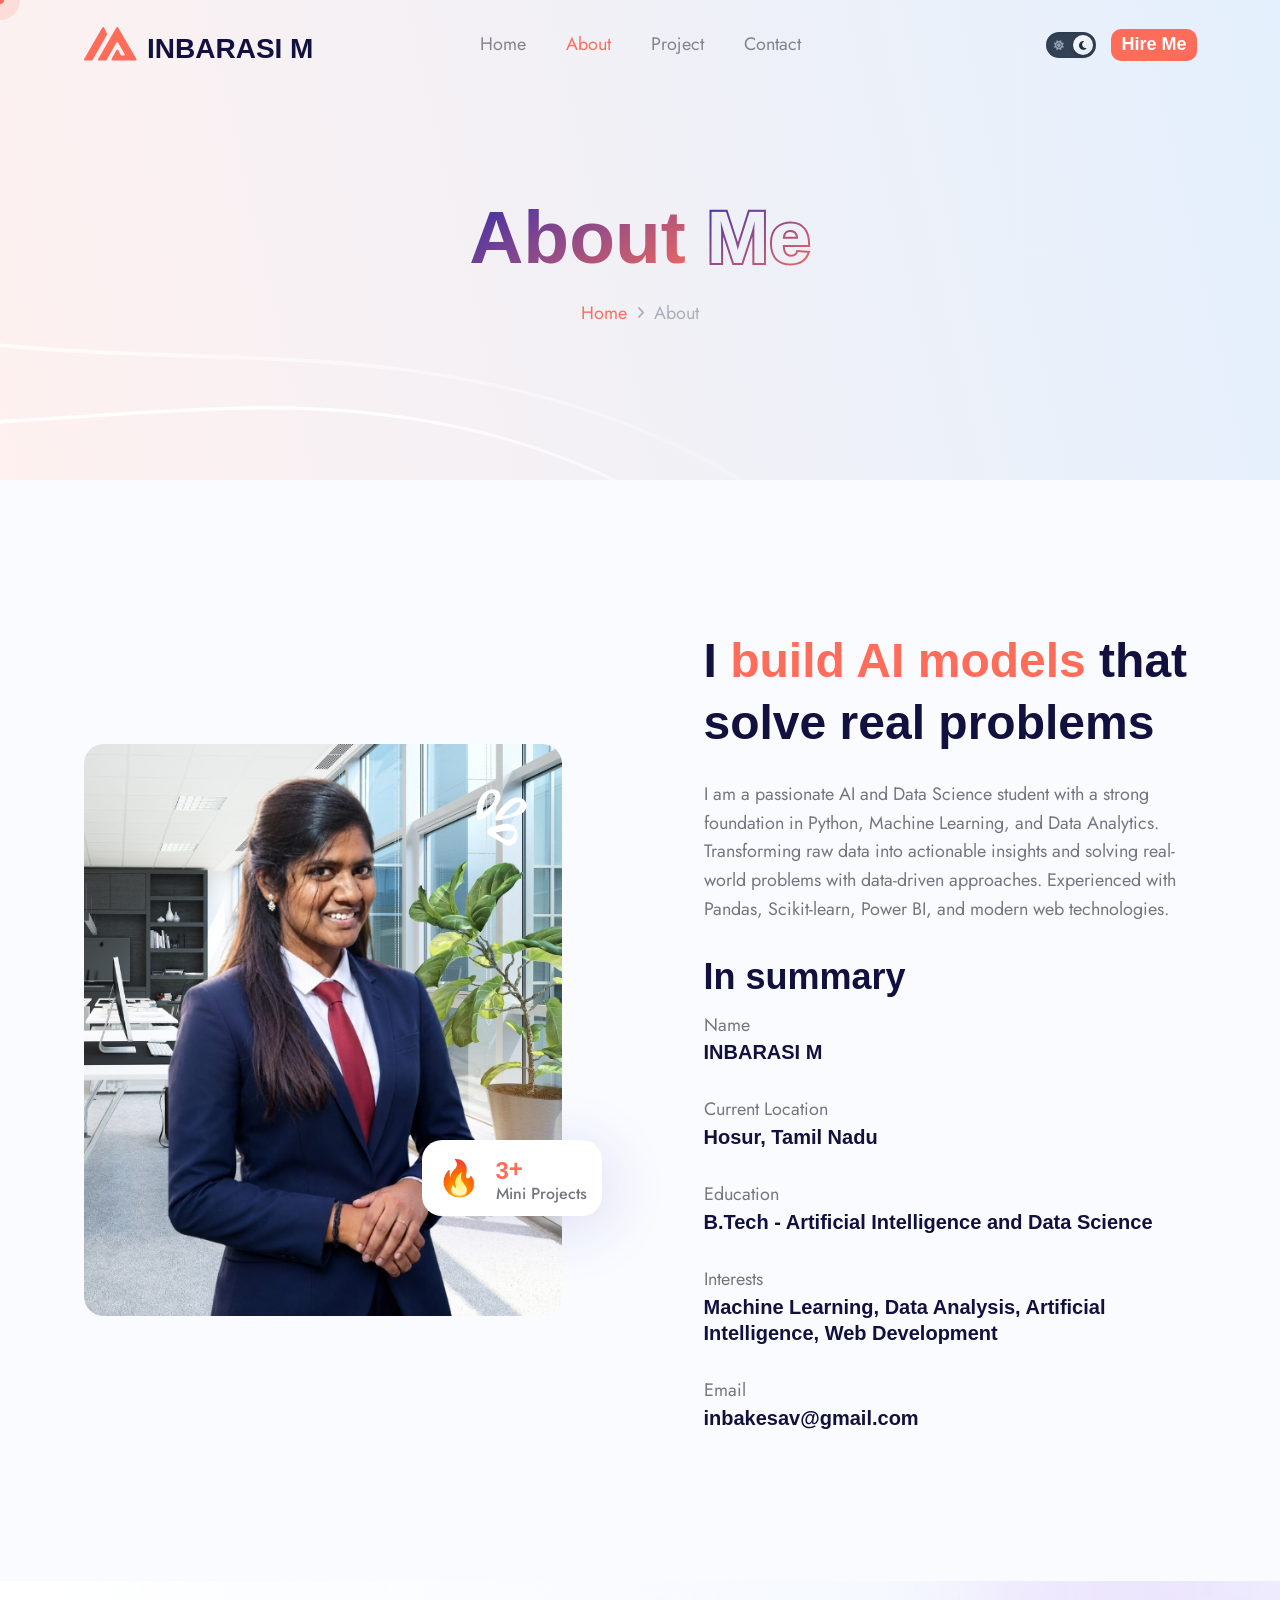
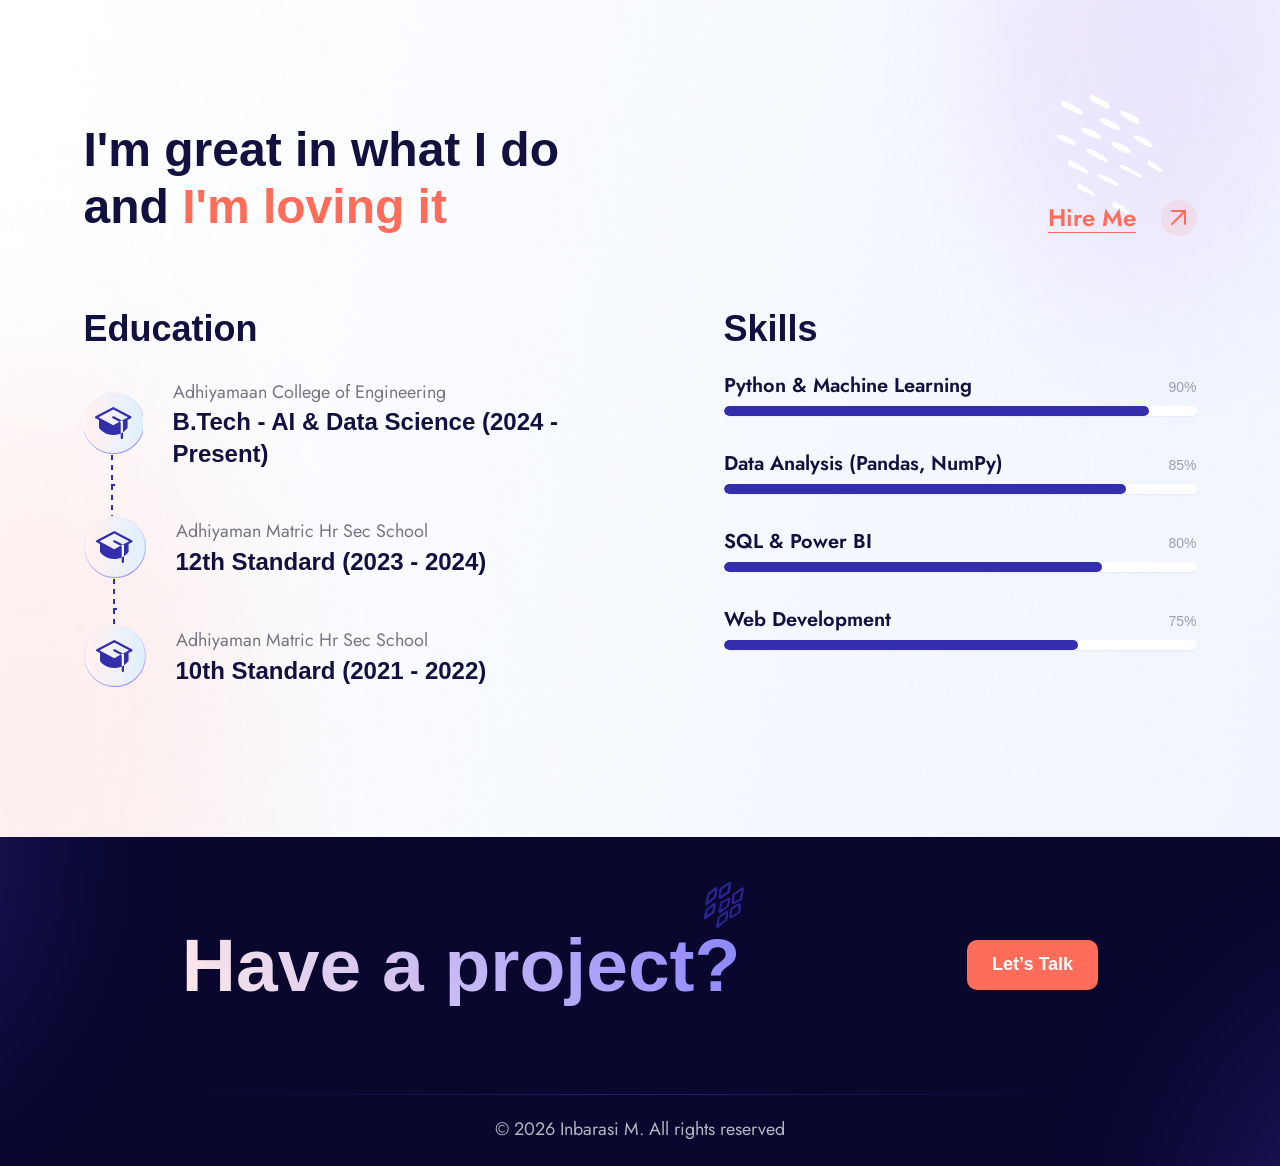
==== commit 3e8fbea9: "rename portfolio components and classes to project and replace portfolio-details.html with project-d" ====
--- a/about-v2.html
+++ b/about-v2.html
@@ -37,22 +37,22 @@
             <div class="cs_nav">
               <ul class="cs_nav_list">
                 <li class="menu-item-has-children"><a href="index.html">Home</a>
-                  <ul>
+                  <!-- <ul>
                     <li><a href="index.html">Designer Landing</a></li>
                     <li><a href="home-v2.html">Developer Landing</a></li>
-                  </ul>
+                  </ul> -->
                 </li>
                 <li class="active menu-item-has-children"><a href="about.html">About</a>
-                  <ul>
+                  <!-- <ul>
                     <li><a href="about.html">Designer About</a></li>
                     <li><a href="about-v2.html">Developer About</a></li>
-                  </ul>
-                </li>
-                <li class="menu-item-has-children"><a href="portfolio.html">Portfolio</a>
-                  <ul>
-                    <li><a href="portfolio.html">Portfolio</a></li>
-                    <li><a href="portfolio-details.html">Portfolio Details</a></li>
-                  </ul>
+                  </ul> -->
+                </li>
+                <li class="menu-item-has-children"><a href="project.html">Project</a>
+                  <!-- <ul>
+                    <li><a href="project.html">Project</a></li>
+                    <li><a href="project-details.html">Project Details</a></li>
+                  </ul> -->
                 </li>
                 <!-- <li class="menu-item-has-children"><a href="#">Pages</a>
                   <ul>
@@ -72,6 +72,11 @@
             </div>
           </div>
           <div class="cs_main_header_right">
+            <a href="about.html" class="cs_theme_toggle cs_light_page" title="Switch to Dark Theme">
+              <div class="cs_toggle_thumb"></div>
+              <i class="fas fa-sun"></i>
+              <i class="fas fa-moon"></i>
+            </a>
             <a href="contact.html" class="cs_btn cs_style_1 cs_primary_font"><span>Hire Me</span></a>
           </div>
         </div>
@@ -181,7 +186,7 @@
             </div>
             <div class="align-self-end">
               <div class="cs_height_25 cs_height_lg_25"></div>
-              <a class="cs_portfolio_text_btn d-inline-flex cs_gap_25 align-items-center cs_font_24 cs_accent_color cs_semi_bold"
+              <a class="cs_Project_text_btn d-inline-flex cs_gap_25 align-items-center cs_font_24 cs_accent_color cs_semi_bold"
                 href="contact.html">
                 <span class="cs_text_btn">Hire Me</span>
                 <span class="cs_circle_btn cs_style_1 cs_accent_color cs_center rounded-circle">
@@ -233,7 +238,7 @@
                   </svg>
                 </div>
                 <div class="cs_iconbox_info">
-                  <p class="cs_iconbox_text mb-0">Sri Vijay Vidyalaya Matric Hr Sec School</p>
+                  <p class="cs_iconbox_text mb-0">Adhiyaman Matric Hr Sec School</p>
                   <h3 class="cs_iconbox_title cs_font_24 cs_semi_bold mb-0">12th Standard (2023 - 2024)</h3>
                 </div>
               </div>
@@ -247,7 +252,7 @@
                   </svg>
                 </div>
                 <div class="cs_iconbox_info">
-                  <p class="cs_iconbox_text mb-0">Sri Vijay Vidyalaya Matric Hr Sec School</p>
+                  <p class="cs_iconbox_text mb-0">Adhiyaman Matric Hr Sec School</p>
                   <h3 class="cs_iconbox_title cs_font_24 cs_semi_bold mb-0">10th Standard (2021 - 2022)</h3>
                 </div>
               </div>
@@ -316,7 +321,7 @@
           </div>
           <div class="align-self-end">
             <div class="cs_height_25 cs_height_lg_25"></div>
-            <a class="cs_portfolio_text_btn d-inline-flex cs_gap_25 align-items-center cs_font_24 cs_accent_color cs_semi_bold"
+            <a class="cs_Project_text_btn d-inline-flex cs_gap_25 align-items-center cs_font_24 cs_accent_color cs_semi_bold"
               href="testimonial.html">
               <span class="cs_text_btn">View All Project</span>
               <span class="cs_circle_btn cs_style_1 cs_accent_color cs_center rounded-circle">
@@ -382,7 +387,7 @@
 
     <!-- Start Brand Section -->
     <!-- <section class="cs_filled_bg" data-src="assets/img/bg/brands_bg_1.svg"> -->
-    <section class="cs_filled_bg"">
+    <!-- <section class="cs_filled_bg"">
       <div class=" cs_height_145 cs_height_lg_80">
       </div>
       <div class="container">
@@ -435,7 +440,7 @@
         </div>
       </div>
       <div class="cs_height_150 cs_height_lg_80"></div>
-    </section>
+    </section> -->
     <!-- End Brand Section -->
   </main>
   <!-- Main content inside end-->
--- a/assets/css/style.css
+++ b/assets/css/style.css
@@ -23,7 +23,7 @@
 20. Brand
 21. Blog
 22. Testimonial
-23. Portfolio
+23. portfolio
 24. FunFact
 25. Form
 26. Catagory
@@ -37,6 +37,7 @@
 ----------------------------------------------------------------*/
 /* Google Fonts */
 @import url("https://fonts.googleapis.com/css2?family=Jost:wght@400;500;600;700&amp;family=Lexend+Deca:wght@400;500;600;700;800&amp;display=swap");
+
 body,
 html {
   color: #767682;
@@ -158,10 +159,12 @@
   width: 100%;
   margin-bottom: 25px;
 }
+
 table th {
   font-weight: 600;
   color: #767682;
 }
+
 table td,
 table th {
   border-top: 1px solid #4d4d4d;
@@ -171,6 +174,7 @@
 dl {
   margin-bottom: 25px;
 }
+
 dl dt {
   font-weight: 600;
 }
@@ -231,6 +235,7 @@
 .cs_font_48 {
   font-size: 48px;
 }
+
 @media (max-width: 1199px) {
   .cs_font_48 {
     font-size: 42px;
@@ -240,26 +245,31 @@
 .cs_font_92 {
   font-size: 92px;
 }
+
 @media (max-width: 1400px) {
   .cs_font_92 {
     font-size: 75px;
   }
 }
+
 @media (max-width: 1199px) {
   .cs_font_92 {
     font-size: 70px;
   }
 }
+
 @media (max-width: 767px) {
   .cs_font_92 {
     font-size: 56px;
   }
 }
+
 @media (max-width: 500px) {
   .cs_font_92 {
     font-size: 46px;
   }
 }
+
 @media (max-width: 380px) {
   .cs_font_92 {
     font-size: 42px;
@@ -304,24 +314,30 @@
   br {
     display: none;
   }
+
   h2 {
     font-size: 36px;
     margin-bottom: 10px;
   }
+
   /*----------Font size------------*/
   .cs_font_20 {
     font-size: 20px;
   }
+
   .cs_font_24 {
     font-size: 24px;
   }
+
   .cs_font_28 {
     font-size: 24px;
   }
+
   .cs_font_48 {
     font-size: 42px;
   }
 }
+
 /*--------------------------------------------------------------
   2. Spacing
 ----------------------------------------------------------------*/
@@ -329,906 +345,1206 @@
   .cs_height_1 {
     height: 1px !important;
   }
+
   .cs_height_2 {
     height: 2px !important;
   }
+
   .cs_height_3 {
     height: 3px !important;
   }
+
   .cs_height_4 {
     height: 4px !important;
   }
+
   .cs_height_5 {
     height: 5px !important;
   }
+
   .cs_height_6 {
     height: 6px !important;
   }
+
   .cs_height_7 {
     height: 7px !important;
   }
+
   .cs_height_8 {
     height: 8px !important;
   }
+
   .cs_height_9 {
     height: 9px !important;
   }
+
   .cs_height_10 {
     height: 10px !important;
   }
+
   .cs_height_11 {
     height: 11px !important;
   }
+
   .cs_height_12 {
     height: 12px !important;
   }
+
   .cs_height_13 {
     height: 13px !important;
   }
+
   .cs_height_14 {
     height: 14px !important;
   }
+
   .cs_height_15 {
     height: 15px !important;
   }
+
   .cs_height_16 {
     height: 16px !important;
   }
+
   .cs_height_17 {
     height: 17px !important;
   }
+
   .cs_height_18 {
     height: 18px !important;
   }
+
   .cs_height_19 {
     height: 19px !important;
   }
+
   .cs_height_20 {
     height: 20px !important;
   }
+
   .cs_height_21 {
     height: 21px !important;
   }
+
   .cs_height_22 {
     height: 22px !important;
   }
+
   .cs_height_23 {
     height: 23px !important;
   }
+
   .cs_height_24 {
     height: 24px !important;
   }
+
   .cs_height_25 {
     height: 25px !important;
   }
+
   .cs_height_26 {
     height: 26px !important;
   }
+
   .cs_height_27 {
     height: 27px !important;
   }
+
   .cs_height_28 {
     height: 28px !important;
   }
+
   .cs_height_29 {
     height: 29px !important;
   }
+
   .cs_height_30 {
     height: 30px !important;
   }
+
   .cs_height_31 {
     height: 31px !important;
   }
+
   .cs_height_32 {
     height: 32px !important;
   }
+
   .cs_height_33 {
     height: 33px !important;
   }
+
   .cs_height_34 {
     height: 34px !important;
   }
+
   .cs_height_35 {
     height: 35px !important;
   }
+
   .cs_height_36 {
     height: 36px !important;
   }
+
   .cs_height_37 {
     height: 37px !important;
   }
+
   .cs_height_38 {
     height: 38px !important;
   }
+
   .cs_height_39 {
     height: 39px !important;
   }
+
   .cs_height_40 {
     height: 40px !important;
   }
+
   .cs_height_41 {
     height: 41px !important;
   }
+
   .cs_height_42 {
     height: 42px !important;
   }
+
   .cs_height_43 {
     height: 43px !important;
   }
+
   .cs_height_44 {
     height: 44px !important;
   }
+
   .cs_height_45 {
     height: 45px !important;
   }
+
   .cs_height_46 {
     height: 46px !important;
   }
+
   .cs_height_47 {
     height: 47px !important;
   }
+
   .cs_height_48 {
     height: 48px !important;
   }
+
   .cs_height_49 {
     height: 49px !important;
   }
+
   .cs_height_50 {
     height: 50px !important;
   }
+
   .cs_height_51 {
     height: 51px !important;
   }
+
   .cs_height_52 {
     height: 52px !important;
   }
+
   .cs_height_53 {
     height: 53px !important;
   }
+
   .cs_height_54 {
     height: 54px !important;
   }
+
   .cs_height_55 {
     height: 55px !important;
   }
+
   .cs_height_56 {
     height: 56px !important;
   }
+
   .cs_height_57 {
     height: 57px !important;
   }
+
   .cs_height_58 {
     height: 58px !important;
   }
+
   .cs_height_59 {
     height: 59px !important;
   }
+
   .cs_height_60 {
     height: 60px !important;
   }
+
   .cs_height_61 {
     height: 61px !important;
   }
+
   .cs_height_62 {
     height: 62px !important;
   }
+
   .cs_height_63 {
     height: 63px !important;
   }
+
   .cs_height_64 {
     height: 64px !important;
   }
+
   .cs_height_65 {
     height: 65px !important;
   }
+
   .cs_height_66 {
     height: 66px !important;
   }
+
   .cs_height_67 {
     height: 67px !important;
   }
+
   .cs_height_68 {
     height: 68px !important;
   }
+
   .cs_height_69 {
     height: 69px !important;
   }
+
   .cs_height_70 {
     height: 70px !important;
   }
+
   .cs_height_71 {
     height: 71px !important;
   }
+
   .cs_height_72 {
     height: 72px !important;
   }
+
   .cs_height_73 {
     height: 73px !important;
   }
+
   .cs_height_74 {
     height: 74px !important;
   }
+
   .cs_height_75 {
     height: 75px !important;
   }
+
   .cs_height_76 {
     height: 76px !important;
   }
+
   .cs_height_77 {
     height: 77px !important;
   }
+
   .cs_height_78 {
     height: 78px !important;
   }
+
   .cs_height_79 {
     height: 79px !important;
   }
+
   .cs_height_80 {
     height: 80px !important;
   }
+
   .cs_height_81 {
     height: 81px !important;
   }
+
   .cs_height_82 {
     height: 82px !important;
   }
+
   .cs_height_83 {
     height: 83px !important;
   }
+
   .cs_height_84 {
     height: 84px !important;
   }
+
   .cs_height_85 {
     height: 85px !important;
   }
+
   .cs_height_86 {
     height: 86px !important;
   }
+
   .cs_height_87 {
     height: 87px !important;
   }
+
   .cs_height_88 {
     height: 88px !important;
   }
+
   .cs_height_89 {
     height: 89px !important;
   }
+
   .cs_height_90 {
     height: 90px !important;
   }
+
   .cs_height_91 {
     height: 91px !important;
   }
+
   .cs_height_92 {
     height: 92px !important;
   }
+
   .cs_height_93 {
     height: 93px !important;
   }
+
   .cs_height_94 {
     height: 94px !important;
   }
+
   .cs_height_95 {
     height: 95px !important;
   }
+
   .cs_height_96 {
     height: 96px !important;
   }
+
   .cs_height_97 {
     height: 97px !important;
   }
+
   .cs_height_98 {
     height: 98px !important;
   }
+
   .cs_height_99 {
     height: 99px !important;
   }
+
   .cs_height_100 {
     height: 100px !important;
   }
+
   .cs_height_101 {
     height: 101px !important;
   }
+
   .cs_height_102 {
     height: 102px !important;
   }
+
   .cs_height_103 {
     height: 103px !important;
   }
+
   .cs_height_104 {
     height: 104px !important;
   }
+
   .cs_height_105 {
     height: 105px !important;
   }
+
   .cs_height_106 {
     height: 106px !important;
   }
+
   .cs_height_107 {
     height: 107px !important;
   }
+
   .cs_height_108 {
     height: 108px !important;
   }
+
   .cs_height_109 {
     height: 109px !important;
   }
+
   .cs_height_110 {
     height: 110px !important;
   }
+
   .cs_height_111 {
     height: 111px !important;
   }
+
   .cs_height_112 {
     height: 112px !important;
   }
+
   .cs_height_113 {
     height: 113px !important;
   }
+
   .cs_height_114 {
     height: 114px !important;
   }
+
   .cs_height_115 {
     height: 115px !important;
   }
+
   .cs_height_116 {
     height: 116px !important;
   }
+
   .cs_height_117 {
     height: 117px !important;
   }
+
   .cs_height_118 {
     height: 118px !important;
   }
+
   .cs_height_119 {
     height: 119px !important;
   }
+
   .cs_height_120 {
     height: 120px !important;
   }
+
   .cs_height_121 {
     height: 121px !important;
   }
+
   .cs_height_122 {
     height: 122px !important;
   }
+
   .cs_height_123 {
     height: 123px !important;
   }
+
   .cs_height_124 {
     height: 124px !important;
   }
+
   .cs_height_125 {
     height: 125px !important;
   }
+
   .cs_height_126 {
     height: 126px !important;
   }
+
   .cs_height_127 {
     height: 127px !important;
   }
+
   .cs_height_128 {
     height: 128px !important;
   }
+
   .cs_height_129 {
     height: 129px !important;
   }
+
   .cs_height_130 {
     height: 130px !important;
   }
+
   .cs_height_131 {
     height: 131px !important;
   }
+
   .cs_height_132 {
     height: 132px !important;
   }
+
   .cs_height_133 {
     height: 133px !important;
   }
+
   .cs_height_134 {
     height: 134px !important;
   }
+
   .cs_height_135 {
     height: 135px !important;
   }
+
   .cs_height_136 {
     height: 136px !important;
   }
+
   .cs_height_137 {
     height: 137px !important;
   }
+
   .cs_height_138 {
     height: 138px !important;
   }
+
   .cs_height_139 {
     height: 139px !important;
   }
+
   .cs_height_140 {
     height: 140px !important;
   }
+
   .cs_height_141 {
     height: 141px !important;
   }
+
   .cs_height_142 {
     height: 142px !important;
   }
+
   .cs_height_143 {
     height: 143px !important;
   }
+
   .cs_height_144 {
     height: 144px !important;
   }
+
   .cs_height_145 {
     height: 145px !important;
   }
+
   .cs_height_146 {
     height: 146px !important;
   }
+
   .cs_height_147 {
     height: 147px !important;
   }
+
   .cs_height_148 {
     height: 148px !important;
   }
+
   .cs_height_149 {
     height: 149px !important;
   }
+
   .cs_height_150 {
     height: 150px !important;
   }
 }
+
 @media screen and (max-width: 991px) {
   .cs_height_lg_1 {
     height: 1px !important;
   }
+
   .cs_height_lg_2 {
     height: 2px !important;
   }
+
   .cs_height_lg_3 {
     height: 3px !important;
   }
+
   .cs_height_lg_4 {
     height: 4px !important;
   }
+
   .cs_height_lg_5 {
     height: 5px !important;
   }
+
   .cs_height_lg_6 {
     height: 6px !important;
   }
+
   .cs_height_lg_7 {
     height: 7px !important;
   }
+
   .cs_height_lg_8 {
     height: 8px !important;
   }
+
   .cs_height_lg_9 {
     height: 9px !important;
   }
+
   .cs_height_lg_10 {
     height: 10px !important;
   }
+
   .cs_height_lg_11 {
     height: 11px !important;
   }
+
   .cs_height_lg_12 {
     height: 12px !important;
   }
+
   .cs_height_lg_13 {
     height: 13px !important;
   }
+
   .cs_height_lg_14 {
     height: 14px !important;
   }
+
   .cs_height_lg_15 {
     height: 15px !important;
   }
+
   .cs_height_lg_16 {
     height: 16px !important;
   }
+
   .cs_height_lg_17 {
     height: 17px !important;
   }
+
   .cs_height_lg_18 {
     height: 18px !important;
   }
+
   .cs_height_lg_19 {
     height: 19px !important;
   }
+
   .cs_height_lg_20 {
     height: 20px !important;
   }
+
   .cs_height_lg_21 {
     height: 21px !important;
   }
+
   .cs_height_lg_22 {
     height: 22px !important;
   }
+
   .cs_height_lg_23 {
     height: 23px !important;
   }
+
   .cs_height_lg_24 {
     height: 24px !important;
   }
+
   .cs_height_lg_25 {
     height: 25px !important;
   }
+
   .cs_height_lg_26 {
     height: 26px !important;
   }
+
   .cs_height_lg_27 {
     height: 27px !important;
   }
+
   .cs_height_lg_28 {
     height: 28px !important;
   }
+
   .cs_height_lg_29 {
     height: 29px !important;
   }
+
   .cs_height_lg_30 {
     height: 30px !important;
   }
+
   .cs_height_lg_31 {
     height: 31px !important;
   }
+
   .cs_height_lg_32 {
     height: 32px !important;
   }
+
   .cs_height_lg_33 {
     height: 33px !important;
   }
+
   .cs_height_lg_34 {
     height: 34px !important;
   }
+
   .cs_height_lg_35 {
     height: 35px !important;
   }
+
   .cs_height_lg_36 {
     height: 36px !important;
   }
+
   .cs_height_lg_37 {
     height: 37px !important;
   }
+
   .cs_height_lg_38 {
     height: 38px !important;
   }
+
   .cs_height_lg_39 {
     height: 39px !important;
   }
+
   .cs_height_lg_40 {
     height: 40px !important;
   }
+
   .cs_height_lg_41 {
     height: 41px !important;
   }
+
   .cs_height_lg_42 {
     height: 42px !important;
   }
+
   .cs_height_lg_43 {
     height: 43px !important;
   }
+
   .cs_height_lg_44 {
     height: 44px !important;
   }
+
   .cs_height_lg_45 {
     height: 45px !important;
   }
+
   .cs_height_lg_46 {
     height: 46px !important;
   }
+
   .cs_height_lg_47 {
     height: 47px !important;
   }
+
   .cs_height_lg_48 {
     height: 48px !important;
   }
+
   .cs_height_lg_49 {
     height: 49px !important;
   }
+
   .cs_height_lg_50 {
     height: 50px !important;
   }
+
   .cs_height_lg_51 {
     height: 51px !important;
   }
+
   .cs_height_lg_52 {
     height: 52px !important;
   }
+
   .cs_height_lg_53 {
     height: 53px !important;
   }
+
   .cs_height_lg_54 {
     height: 54px !important;
   }
+
   .cs_height_lg_55 {
     height: 55px !important;
   }
+
   .cs_height_lg_56 {
     height: 56px !important;
   }
+
   .cs_height_lg_57 {
     height: 57px !important;
   }
+
   .cs_height_lg_58 {
     height: 58px !important;
   }
+
   .cs_height_lg_59 {
     height: 59px !important;
   }
+
   .cs_height_lg_60 {
     height: 60px !important;
   }
+
   .cs_height_lg_61 {
     height: 61px !important;
   }
+
   .cs_height_lg_62 {
     height: 62px !important;
   }
+
   .cs_height_lg_63 {
     height: 63px !important;
   }
+
   .cs_height_lg_64 {
     height: 64px !important;
   }
+
   .cs_height_lg_65 {
     height: 65px !important;
   }
+
   .cs_height_lg_66 {
     height: 66px !important;
   }
+
   .cs_height_lg_67 {
     height: 67px !important;
   }
+
   .cs_height_lg_68 {
     height: 68px !important;
   }
+
   .cs_height_lg_69 {
     height: 69px !important;
   }
+
   .cs_height_lg_70 {
     height: 70px !important;
   }
+
   .cs_height_lg_71 {
     height: 71px !important;
   }
+
   .cs_height_lg_72 {
     height: 72px !important;
   }
+
   .cs_height_lg_73 {
     height: 73px !important;
   }
+
   .cs_height_lg_74 {
     height: 74px !important;
   }
+
   .cs_height_lg_75 {
     height: 75px !important;
   }
+
   .cs_height_lg_76 {
     height: 76px !important;
   }
+
   .cs_height_lg_77 {
     height: 77px !important;
   }
+
   .cs_height_lg_78 {
     height: 78px !important;
   }
+
   .cs_height_lg_79 {
     height: 79px !important;
   }
+
   .cs_height_lg_80 {
     height: 80px !important;
   }
+
   .cs_height_lg_81 {
     height: 81px !important;
   }
+
   .cs_height_lg_82 {
     height: 82px !important;
   }
+
   .cs_height_lg_83 {
     height: 83px !important;
   }
+
   .cs_height_lg_84 {
     height: 84px !important;
   }
+
   .cs_height_lg_85 {
     height: 85px !important;
   }
+
   .cs_height_lg_86 {
     height: 86px !important;
   }
+
   .cs_height_lg_87 {
     height: 87px !important;
   }
+
   .cs_height_lg_88 {
     height: 88px !important;
   }
+
   .cs_height_lg_89 {
     height: 89px !important;
   }
+
   .cs_height_lg_90 {
     height: 90px !important;
   }
+
   .cs_height_lg_91 {
     height: 91px !important;
   }
+
   .cs_height_lg_92 {
     height: 92px !important;
   }
+
   .cs_height_lg_93 {
     height: 93px !important;
   }
+
   .cs_height_lg_94 {
     height: 94px !important;
   }
+
   .cs_height_lg_95 {
     height: 95px !important;
   }
+
   .cs_height_lg_96 {
     height: 96px !important;
   }
+
   .cs_height_lg_97 {
     height: 97px !important;
   }
+
   .cs_height_lg_98 {
     height: 98px !important;
   }
+
   .cs_height_lg_99 {
     height: 99px !important;
   }
+
   .cs_height_lg_100 {
     height: 100px !important;
   }
+
   .cs_height_lg_101 {
     height: 101px !important;
   }
+
   .cs_height_lg_102 {
     height: 102px !important;
   }
+
   .cs_height_lg_103 {
     height: 103px !important;
   }
+
   .cs_height_lg_104 {
     height: 104px !important;
   }
+
   .cs_height_lg_105 {
     height: 105px !important;
   }
+
   .cs_height_lg_106 {
     height: 106px !important;
   }
+
   .cs_height_lg_107 {
     height: 107px !important;
   }
+
   .cs_height_lg_108 {
     height: 108px !important;
   }
+
   .cs_height_lg_109 {
     height: 109px !important;
   }
+
   .cs_height_lg_110 {
     height: 110px !important;
   }
+
   .cs_height_lg_111 {
     height: 111px !important;
   }
+
   .cs_height_lg_112 {
     height: 112px !important;
   }
+
   .cs_height_lg_113 {
     height: 113px !important;
   }
+
   .cs_height_lg_114 {
     height: 114px !important;
   }
+
   .cs_height_lg_115 {
     height: 115px !important;
   }
+
   .cs_height_lg_116 {
     height: 116px !important;
   }
+
   .cs_height_lg_117 {
     height: 117px !important;
   }
+
   .cs_height_lg_118 {
     height: 118px !important;
   }
+
   .cs_height_lg_119 {
     height: 119px !important;
   }
+
   .cs_height_lg_120 {
     height: 120px !important;
   }
+
   .cs_height_lg_121 {
     height: 121px !important;
   }
+
   .cs_height_lg_122 {
     height: 122px !important;
   }
+
   .cs_height_lg_123 {
     height: 123px !important;
   }
+
   .cs_height_lg_124 {
     height: 124px !important;
   }
+
   .cs_height_lg_125 {
     height: 125px !important;
   }
+
   .cs_height_lg_126 {
     height: 126px !important;
   }
+
   .cs_height_lg_127 {
     height: 127px !important;
   }
+
   .cs_height_lg_128 {
     height: 128px !important;
   }
+
   .cs_height_lg_129 {
     height: 129px !important;
   }
+
   .cs_height_lg_130 {
     height: 130px !important;
   }
+
   .cs_height_lg_131 {
     height: 131px !important;
   }
+
   .cs_height_lg_132 {
     height: 132px !important;
   }
+
   .cs_height_lg_133 {
     height: 133px !important;
   }
+
   .cs_height_lg_134 {
     height: 134px !important;
   }
+
   .cs_height_lg_135 {
     height: 135px !important;
   }
+
   .cs_height_lg_136 {
     height: 136px !important;
   }
+
   .cs_height_lg_137 {
     height: 137px !important;
   }
+
   .cs_height_lg_138 {
     height: 138px !important;
   }
+
   .cs_height_lg_139 {
     height: 139px !important;
   }
+
   .cs_height_lg_140 {
     height: 140px !important;
   }
+
   .cs_height_lg_141 {
     height: 141px !important;
   }
+
   .cs_height_lg_142 {
     height: 142px !important;
   }
+
   .cs_height_lg_143 {
     height: 143px !important;
   }
+
   .cs_height_lg_144 {
     height: 144px !important;
   }
+
   .cs_height_lg_145 {
     height: 145px !important;
   }
+
   .cs_height_lg_146 {
     height: 146px !important;
   }
+
   .cs_height_lg_147 {
     height: 147px !important;
   }
+
   .cs_height_lg_148 {
     height: 148px !important;
   }
+
   .cs_height_lg_149 {
     height: 149px !important;
   }
+
   .cs_height_lg_150 {
     height: 150px !important;
   }
 }
+
 /*-----------------------------------------------------------
   3. General
 -----------------------------------------------------------*/
@@ -1243,6 +1559,7 @@
     max-width: 1194px;
   }
 }
+
 hr {
   margin: 0;
   padding: 0;
@@ -1253,13 +1570,15 @@
 .cs_zoom {
   overflow: hidden;
 }
+
 .cs_zoom .cs_zoom_in {
   -webkit-transition: all 0.4s ease;
   transition: all 0.4s ease;
 }
+
 .cs_zoom:hover .cs_zoom_in {
   -webkit-transform: scale(1.07);
-          transform: scale(1.07);
+  transform: scale(1.07);
 }
 
 .cs_filled_bg {
@@ -1277,11 +1596,11 @@
   display: -ms-flexbox;
   display: flex;
   -webkit-box-align: center;
-      -ms-flex-align: center;
-          align-items: center;
+  -ms-flex-align: center;
+  align-items: center;
   -webkit-box-pack: center;
-      -ms-flex-pack: center;
-          justify-content: center;
+  -ms-flex-pack: center;
+  justify-content: center;
 }
 
 .cs_center_between {
@@ -1289,11 +1608,11 @@
   display: -ms-flexbox;
   display: flex;
   -webkit-box-pack: justify;
-      -ms-flex-pack: justify;
-          justify-content: space-between;
+  -ms-flex-pack: justify;
+  justify-content: space-between;
   -webkit-box-align: center;
-      -ms-flex-align: center;
-          align-items: center;
+  -ms-flex-align: center;
+  align-items: center;
 }
 
 /*-----------Gap--------------*/
@@ -1302,19 +1621,23 @@
     margin-left: -20px !important;
     margin-right: -20px !important;
   }
-  .cs_gap_40 > * {
+
+  .cs_gap_40>* {
     padding-left: 20px !important;
     padding-right: 20px !important;
   }
+
   .cs_gap_70 {
     margin-left: -35px !important;
     margin-right: -35px !important;
   }
-  .cs_gap_70 > * {
+
+  .cs_gap_70>* {
     padding-left: 35px !important;
     padding-right: 35px !important;
   }
 }
+
 .cs_gap_15 {
   gap: 15px;
 }
@@ -1352,19 +1675,24 @@
   .cs_pl_70 {
     padding-left: 0;
   }
+
   .cs_pr_50 {
     padding-right: 0;
   }
+
   .cs_pr_65 {
     padding-right: 0;
   }
+
   .cs_pl_50 {
     padding-left: 0;
   }
+
   .cs_pr_20 {
     padding-right: 0;
   }
 }
+
 /*------------Margin-------------*/
 .cs_mr_20 {
   margin-right: 20px;
@@ -1464,12 +1792,12 @@
 /*------------Transforms-------------*/
 .cs_transform_up_hover_3:hover {
   -webkit-transform: translateY(-3px);
-          transform: translateY(-3px);
+  transform: translateY(-3px);
 }
 
 .cs_transform_up_hover_5:hover {
   -webkit-transform: translateY(-5px);
-          transform: translateY(-5px);
+  transform: translateY(-5px);
 }
 
 /*------------Colors-------------*/
@@ -1559,22 +1887,26 @@
   top: -45px;
   left: -35px;
 }
+
 .cs_image_box.cs_style_1 .cs_happy_client {
   -webkit-box-shadow: 5px 10px 60px 0px rgba(52, 46, 173, 0.15);
-          box-shadow: 5px 10px 60px 0px rgba(52, 46, 173, 0.15);
+  box-shadow: 5px 10px 60px 0px rgba(52, 46, 173, 0.15);
   right: 7%;
   bottom: 18%;
   padding: 10px 15px;
 }
+
 @media (max-width: 575px) {
   .cs_image_box.cs_style_1 .cs_happy_client {
     bottom: 10%;
     padding: 10px;
   }
 }
+
 .cs_image_box.cs_style_1 .cs_happy_client .cs_emoji_text {
   font-size: 35px;
 }
+
 .cs_image_box.cs_style_1 .cs_happy_client .cs_font_16 {
   line-height: 18px;
 }
@@ -1583,19 +1915,23 @@
   top: 45px;
   right: 35px;
 }
+
 .cs_image_box.cs_style_3 .cs_happy_client {
   -webkit-box-shadow: 5px 10px 60px 0px rgba(52, 46, 173, 0.15);
-          box-shadow: 5px 10px 60px 0px rgba(52, 46, 173, 0.15);
+  box-shadow: 5px 10px 60px 0px rgba(52, 46, 173, 0.15);
   right: -40px;
   bottom: 100px;
   padding: 10px 15px;
 }
+
 .cs_image_box.cs_style_3 .cs_happy_client .cs_emoji_text {
   font-size: 35px;
 }
+
 .cs_image_box.cs_style_3 .cs_happy_client .cs_font_16 {
   line-height: 18px;
 }
+
 @media (max-width: 1199px) {
   .cs_image_box.cs_style_3 .cs_happy_client {
     right: 50px;
@@ -1612,20 +1948,24 @@
   margin-top: -250px;
   border: 6px solid #fff;
 }
+
 .cs_image_box.cs_style_5 img {
   -webkit-filter: drop-shadow(0px 1px 2px rgba(34, 20, 94, 0.1));
-          filter: drop-shadow(0px 1px 2px rgba(34, 20, 94, 0.1));
-}
+  filter: drop-shadow(0px 1px 2px rgba(34, 20, 94, 0.1));
+}
+
 @media (max-width: 991px) {
   .cs_image_box.cs_style_5 {
     margin-top: -180px;
   }
 }
+
 @media (max-width: 575px) {
   .cs_image_box.cs_style_5 {
     margin-top: -120px;
   }
 }
+
 @media (max-width: 375px) {
   .cs_image_box.cs_style_5 {
     margin-top: -90px;
@@ -1637,15 +1977,16 @@
   margin: 0;
   font-size: 18px;
   -webkit-box-pack: center;
-      -ms-flex-pack: center;
-          justify-content: center;
+  -ms-flex-pack: center;
+  justify-content: center;
   margin-top: 20px;
 }
+
 .breadcrumb a {
   color: #ff6d5a;
 }
 
-.breadcrumb-item + .breadcrumb-item::before {
+.breadcrumb-item+.breadcrumb-item::before {
   font-family: "Font Awesome 5 free";
   content: "\f105";
   font-weight: 900;
@@ -1661,13 +2002,15 @@
 .cs_faq.cs_style_1 {
   background: linear-gradient(124deg, #fff 0%, #fff4f2 100%);
   -webkit-box-shadow: 0px 1px 2px 0px rgba(26, 23, 83, 0.1);
-          box-shadow: 0px 1px 2px 0px rgba(26, 23, 83, 0.1);
+  box-shadow: 0px 1px 2px 0px rgba(26, 23, 83, 0.1);
   padding: 25px 35px;
   margin-bottom: 30px;
 }
+
 .cs_faq.cs_style_1 .cs_faq_title {
   margin-bottom: 10px;
 }
+
 @media (max-width: 1400px) {
   .cs_faq.cs_style_1 {
     margin-bottom: 24px;
@@ -1677,18 +2020,20 @@
 .cs_title_search_wrap .cs_title {
   margin-bottom: 10px;
 }
+
 @media (min-width: 767px) {
   .cs_title_search_wrap {
     display: -webkit-box;
     display: -ms-flexbox;
     display: flex;
     -webkit-box-pack: justify;
-        -ms-flex-pack: justify;
-            justify-content: space-between;
+    -ms-flex-pack: justify;
+    justify-content: space-between;
     -webkit-box-align: center;
-        -ms-flex-align: center;
-            align-items: center;
-  }
+    -ms-flex-align: center;
+    align-items: center;
+  }
+
   .cs_title_search_wrap .cs_title {
     margin-bottom: 0;
   }
@@ -1696,82 +2041,93 @@
 
 .cs_meta.cs_style_1 {
   -webkit-box-shadow: 0px 1px 2px 0px rgba(117, 63, 219, 0.15);
-          box-shadow: 0px 1px 2px 0px rgba(117, 63, 219, 0.15);
+  box-shadow: 0px 1px 2px 0px rgba(117, 63, 219, 0.15);
   padding: 30px;
 }
+
 .cs_meta.cs_style_1 .cs_meta_avater_image {
   height: 60px;
   width: 60px;
   -webkit-box-flex: 0;
-      -ms-flex: none;
-          flex: none;
+  -ms-flex: none;
+  flex: none;
   border-radius: 50%;
 }
+
 .cs_meta.cs_style_1 .cs_meta_author {
   margin-bottom: 5px;
 }
+
 .cs_meta.cs_style_1 .cs_meta_title {
   color: #4e4d5a;
   margin-bottom: 10px;
 }
+
 .cs_meta.cs_style_1 .cs_meta_text {
   margin-bottom: 0;
 }
 
 .cs_gallery_grid {
   -webkit-column-count: 2;
-     -moz-column-count: 2;
-          column-count: 2;
+  -moz-column-count: 2;
+  column-count: 2;
   -webkit-column-gap: 30px;
-     -moz-column-gap: 30px;
-          column-gap: 30px;
+  -moz-column-gap: 30px;
+  column-gap: 30px;
   margin-bottom: -35px;
 }
-.cs_gallery_grid > * {
+
+.cs_gallery_grid>* {
   padding-bottom: 35px;
 }
+
 @media (max-width: 575px) {
   .cs_gallery_grid {
     -webkit-column-gap: 20px;
-       -moz-column-gap: 20px;
-            column-gap: 20px;
+    -moz-column-gap: 20px;
+    column-gap: 20px;
     margin-bottom: -20px;
   }
-  .cs_gallery_grid > * {
+
+  .cs_gallery_grid>* {
     padding-bottom: 20px;
   }
 }
+
 @media (max-width: 340px) {
   .cs_gallery_grid {
     -webkit-column-gap: 10px;
-       -moz-column-gap: 10px;
-            column-gap: 10px;
+    -moz-column-gap: 10px;
+    column-gap: 10px;
     margin-bottom: -10px;
   }
-  .cs_gallery_grid > * {
+
+  .cs_gallery_grid>* {
     padding-bottom: 10px;
   }
 }
 
 .cs_grid_3 {
   -webkit-column-count: 3;
-     -moz-column-count: 3;
-          column-count: 3;
+  -moz-column-count: 3;
+  column-count: 3;
   -webkit-column-gap: 0px;
-     -moz-column-gap: 0px;
-          column-gap: 0px;
-}
+  -moz-column-gap: 0px;
+  column-gap: 0px;
+}
+
 @media (max-width: 991px) {
   .cs_grid_3 {
     -webkit-column-count: 1;
-       -moz-column-count: 1;
-            column-count: 1;
+    -moz-column-count: 1;
+    column-count: 1;
   }
 }
 
 .cs_portfolio_btn_wrap {
   padding: 21% 6%;
 }
+
 @media (max-width: 991px) {
   .cs_portfolio_btn_wrap {
     padding: 40px 15px 0;
@@ -1804,48 +2160,55 @@
   display: -ms-flexbox;
   display: flex;
   -webkit-box-align: center;
-      -ms-flex-align: center;
-          align-items: center;
+  -ms-flex-align: center;
+  align-items: center;
   -ms-flex-wrap: wrap;
-      flex-wrap: wrap;
+  flex-wrap: wrap;
   -webkit-box-pack: justify;
-      -ms-flex-pack: justify;
-          justify-content: space-between;
+  -ms-flex-pack: justify;
+  justify-content: space-between;
   height: 90px;
   position: relative;
 }
+
 .cs_site_header.cs_style_1 .cs_main_header_right {
   display: -webkit-box;
   display: -ms-flexbox;
   display: flex;
   -webkit-box-align: center;
-      -ms-flex-align: center;
-          align-items: center;
+  -ms-flex-align: center;
+  align-items: center;
   height: 100%;
 }
+
 .cs_site_header.cs_style_1 .cs_btn {
-  padding: 10px 27px;
+  padding: 1px 10px;
 }
 
 .cs_site_header.cs_style_1.cs_sticky-active {
   background-color: #fff;
   -webkit-box-shadow: 0 10px 10px -10px rgba(33, 43, 53, 0.1);
-          box-shadow: 0 10px 10px -10px rgba(33, 43, 53, 0.1);
-}
+  box-shadow: 0 10px 10px -10px rgba(33, 43, 53, 0.1);
+}
+
 .cs_site_header.cs_style_1.cs_color_1 {
   background: #fff;
   -webkit-box-shadow: 0px 1px 2px 0px rgba(52, 46, 173, 0.1);
-          box-shadow: 0px 1px 2px 0px rgba(52, 46, 173, 0.1);
-}
+  box-shadow: 0px 1px 2px 0px rgba(52, 46, 173, 0.1);
+}
+
 .cs_site_header.cs_style_1.cs_color_1 .cs_menu_toggle {
   color: #12103e;
 }
+
 .cs_site_header.cs_style_1.cs_color_2 .cs_nav {
   color: #83838b;
 }
+
 .cs_site_header.cs_style_1.cs_color_2.cs_gescout_sticky {
   background-color: #fff;
 }
+
 .cs_site_header.cs_style_1.cs_color_2 .cs_menu_toggle {
   color: #12103e;
 }
@@ -1858,18 +2221,21 @@
 .cs_site_header_style1 {
   border-bottom: 1px solid #1a188d;
 }
+
 .cs_site_header_style1 .cs_main_header_right {
   display: -webkit-box;
   display: -ms-flexbox;
   display: flex;
   -webkit-box-align: center;
-      -ms-flex-align: center;
-          align-items: center;
-}
-.cs_site_header_style1 .cs_nav + .cs_header_toolbox.cs_center {
+  -ms-flex-align: center;
+  align-items: center;
+}
+
+.cs_site_header_style1 .cs_nav+.cs_header_toolbox.cs_center {
   margin-left: 35px;
 }
-.cs_site_header_style1 .cs_nav .cs_nav_list > li.current-menu-item > a:before {
+
+.cs_site_header_style1 .cs_nav .cs_nav_list>li.current-menu-item>a:before {
   bottom: -4px;
   background-color: #fff;
 }
@@ -1886,6 +2252,7 @@
   -webkit-transition: all 0.4s ease;
   transition: all 0.4s ease;
 }
+
 .cs_side_header .cs_side_header_overlay {
   background-color: rgba(22, 22, 22, 0.5);
   height: inherit;
@@ -1899,13 +2266,14 @@
   transition: all 0.4s ease;
   opacity: 0;
 }
+
 .cs_side_header .cs_side_header_in {
   width: 500px;
   height: 100vh;
   background-color: #181818;
   -webkit-box-flex: 0;
-      -ms-flex: none;
-          flex: none;
+  -ms-flex: none;
+  flex: none;
   margin-left: auto;
   overflow: auto;
   padding: 90px 50px 50px 50px;
@@ -1915,32 +2283,40 @@
   -webkit-transition: all 0.4s ease;
   transition: all 0.4s ease;
 }
+
 .cs_side_header .cs_side_header_heading {
   font-size: 22px;
   line-height: 1.4em;
   margin: 0;
 }
+
 .cs_side_header .cs_side_header_title {
   font-size: 18px;
   margin-bottom: 25px;
 }
+
 .cs_side_header .cs_side_header_box {
   padding: 35px 0;
 }
+
 .cs_side_header .cs_close {
   opacity: 0;
 }
+
 .cs_side_header.active {
   opacity: 1;
   visibility: visible;
 }
+
 .cs_side_header.active .cs_side_header_overlay,
 .cs_side_header.active .cs_close {
   opacity: 1;
 }
+
 .cs_side_header.active .cs_side_header_in {
   right: 0;
 }
+
 .cs_side_header .cs_side_header_shape {
   height: 257px;
   width: 257px;
@@ -1951,6 +2327,7 @@
   bottom: 0;
   right: 0;
 }
+
 .cs_side_header .cs_side_header_shape::before {
   content: "";
   position: absolute;
@@ -1977,7 +2354,9 @@
   z-index: 2;
   z-index: 100;
 }
-.cs_close::before, .cs_close::after {
+
+.cs_close::before,
+.cs_close::after {
   content: "";
   position: absolute;
   width: 50%;
@@ -1988,16 +2367,18 @@
   margin-left: -25%;
   margin-top: -1px;
   -webkit-transform: rotate(-45deg);
-          transform: rotate(-45deg);
-}
+  transform: rotate(-45deg);
+}
+
 .cs_close::before {
   -webkit-transform: rotate(45deg);
-          transform: rotate(45deg);
-}
+  transform: rotate(45deg);
+}
+
 .cs_close:hover {
   color: #ff6d5a;
   -webkit-transform: scale(1.05);
-          transform: scale(1.05);
+  transform: scale(1.05);
 }
 
 .cs_header_badge {
@@ -2017,12 +2398,14 @@
   .cs_main_header .container {
     max-width: 100%;
   }
+
   .cs_site_header.cs_style_1 .cs_nav {
     display: -webkit-box;
     display: -ms-flexbox;
     display: flex;
   }
 }
+
 .cs_nav ul {
   margin: 0;
   padding: 0;
@@ -2057,73 +2440,83 @@
   .cs_main_header {
     position: relative;
   }
+
   .cs_main_header .container-fluid {
     padding-right: 40px;
     padding-left: 40px;
   }
+
   .cs_main_header_center,
   .cs_top_header_center {
     position: absolute;
     left: 50%;
     top: 50%;
     -webkit-transform: translate(-50%, -50%);
-            transform: translate(-50%, -50%);
-  }
+    transform: translate(-50%, -50%);
+  }
+
   .cs_site_header.cs_style_1 .cs_main_header_center {
     display: -webkit-box;
     display: -ms-flexbox;
     display: flex;
     -webkit-box-pack: center;
-        -ms-flex-pack: center;
-            justify-content: center;
+    -ms-flex-pack: center;
+    justify-content: center;
     -webkit-box-align: center;
-        -ms-flex-align: center;
-            align-items: center;
+    -ms-flex-align: center;
+    align-items: center;
     height: 100%;
     width: 100%;
     max-width: calc(100% - 300px);
   }
+
   .cs_site_header.cs_style_1 .cs_main_header_left {
     height: 100%;
     display: -webkit-box;
     display: -ms-flexbox;
     display: flex;
     -webkit-box-pack: center;
-        -ms-flex-pack: center;
-            justify-content: center;
+    -ms-flex-pack: center;
+    justify-content: center;
     -webkit-box-align: center;
-        -ms-flex-align: center;
-            align-items: center;
-  }
+    -ms-flex-align: center;
+    align-items: center;
+  }
+
   .cs_nav {
     display: -webkit-box;
     display: -ms-flexbox;
     display: flex;
     -webkit-box-align: center;
-        -ms-flex-align: center;
-            align-items: center;
+    -ms-flex-align: center;
+    align-items: center;
     height: 100%;
     color: #b5b5c0;
   }
+
   .cs_nav .cs_nav_list {
     display: -webkit-box !important;
     display: -ms-flexbox !important;
     display: flex !important;
     -ms-flex-wrap: wrap;
-        flex-wrap: wrap;
+    flex-wrap: wrap;
     height: inherit;
   }
-  .cs_nav .cs_nav_list > li {
+
+  .cs_nav .cs_nav_list>li {
     margin-right: 40px;
     height: inherit;
   }
-  .cs_nav .cs_nav_list > li.active > a {
+
+  .cs_nav .cs_nav_list>li.active>a {
     color: #ff6d5a;
   }
-  .cs_nav .cs_nav_list > li:last-child {
+
+  .cs_nav .cs_nav_list>li:last-child {
     margin-right: 0;
   }
-  .cs_nav .cs_nav_list > li > a {
+
+  .cs_nav .cs_nav_list>li>a {
     padding: 10px 0;
     display: -webkit-inline-box;
     display: -ms-inline-flexbox;
@@ -2131,31 +2524,35 @@
     position: relative;
     height: inherit;
     -webkit-box-align: center;
-        -ms-flex-align: center;
-            align-items: center;
-  }
-  .cs_nav .cs_nav_list > li > ul {
+    -ms-flex-align: center;
+    align-items: center;
+  }
+
+  .cs_nav .cs_nav_list>li>ul {
     left: 0;
     top: calc(100% + 15px);
   }
-  .cs_nav .cs_nav_list > li:hover > ul {
+
+  .cs_nav .cs_nav_list>li:hover>ul {
     top: 100%;
     opacity: 1;
     visibility: visible;
     -webkit-transition: all 0.4s ease;
     transition: all 0.4s ease;
   }
-  .cs_nav .cs_nav_list > li.menu-item-has-children > a {
+
+  .cs_nav .cs_nav_list>li.menu-item-has-children>a {
     position: relative;
   }
-  .cs_nav .cs_nav_list > li.menu-item-has-children > a::after {
+
+  .cs_nav .cs_nav_list>li.menu-item-has-children>a::after {
     content: "";
     display: none;
     height: 8px;
     width: 8px;
     border: 2px solid #fff;
     -webkit-transform: rotate(45deg);
-            transform: rotate(45deg);
+    transform: rotate(45deg);
     border-left: 0;
     border-top: 0;
     margin-left: 6px;
@@ -2163,15 +2560,17 @@
     top: -2px;
     border-radius: 0px 0px 2px 0px;
   }
+
   .cs_nav .cs_nav_list li:not(.cs_mega_menu) {
     position: relative;
   }
+
   .cs_nav .cs_nav_list ul {
     width: 260px;
     position: absolute;
     background: linear-gradient(261deg, #fff -5.9%, #fff1ef 23.95%, #e0f0ff 160.95%);
     -webkit-box-shadow: 1px 1px 2px 0px rgba(19, 16, 63, 0.1);
-            box-shadow: 1px 1px 2px 0px rgba(19, 16, 63, 0.1);
+    box-shadow: 1px 1px 2px 0px rgba(19, 16, 63, 0.1);
     border-top: 2px solid #ff6d5a;
     padding: 10px 0;
     z-index: 100;
@@ -2183,103 +2582,125 @@
     transition: all 0.1s ease;
     color: #767682;
   }
+
   .cs_nav .cs_nav_list ul li:hover ul {
     top: 0px;
   }
-  .cs_nav .cs_nav_list ul li:hover > ul {
+
+  .cs_nav .cs_nav_list ul li:hover>ul {
     opacity: 1;
     visibility: visible;
     -webkit-transition: all 0.4s ease;
     transition: all 0.4s ease;
   }
+
   .cs_nav .cs_nav_list ul a {
     display: block;
     line-height: inherit;
     padding: 10px 20px;
   }
+
   .cs_nav .cs_nav_list ul ul {
     top: 15px;
     left: 100%;
   }
+
   .cs_menu_toggle,
   .cs_menu_dropdown_toggle {
     display: none;
   }
+
   .cs_nav .cs_nav_list .cs_mega_wrapper {
     width: 1296px !important;
     left: 50%;
     -webkit-transform: translateX(-50%);
-            transform: translateX(-50%);
+    transform: translateX(-50%);
     display: -webkit-box !important;
     display: -ms-flexbox !important;
     display: flex !important;
     position: absolute;
     padding: 5px 15px 10px;
   }
+
   .cs_nav .cs_nav_list .cs_mega_wrapper a {
     padding: 5px 10px;
     font-size: 90%;
     text-align: center;
   }
+
   .cs_nav .cs_nav_list .cs_mega_wrapper a img {
     border-radius: 5px;
     border: 1px solid rgba(181, 181, 181, 0.1);
     -webkit-transition: all 0.5s ease;
     transition: all 0.5s ease;
   }
+
   .cs_nav .cs_nav_list .cs_mega_wrapper a:hover img {
     border-color: rgba(255, 109, 90, 0.6);
   }
-  .cs_nav .cs_nav_list .cs_mega_wrapper > li {
+
+  .cs_nav .cs_nav_list .cs_mega_wrapper>li {
     -webkit-box-flex: 1;
-        -ms-flex: 1;
-            flex: 1;
+    -ms-flex: 1;
+    flex: 1;
     padding: 10px 0;
   }
-  .cs_nav .cs_nav_list .cs_mega_wrapper > li > a:hover {
+
+  .cs_nav .cs_nav_list .cs_mega_wrapper>li>a:hover {
     background-color: transparent;
   }
-  .cs_nav .cs_nav_list .cs_mega_wrapper > li ul {
+
+  .cs_nav .cs_nav_list .cs_mega_wrapper>li ul {
     position: initial;
     border: none;
     padding: 0;
     width: 100%;
     -webkit-box-shadow: none;
-            box-shadow: none;
+    box-shadow: none;
     background-color: transparent;
   }
-  .cs_nav .cs_nav_list .cs_mega_wrapper > li ul > li:not(:last-child) {
+
+  .cs_nav .cs_nav_list .cs_mega_wrapper>li ul>li:not(:last-child) {
     margin-bottom: 20px;
   }
+
   .cs_nav .cs_nav_list .cs_mega_menu:hover .cs_mega_wrapper li ul {
     opacity: 1;
     visibility: visible;
   }
-  .cs_nav .cs_nav_list > li ul:not(.cs_mega_wrapper) .menu-item-has-children > a {
+
+  .cs_nav .cs_nav_list>li ul:not(.cs_mega_wrapper) .menu-item-has-children>a {
     position: relative;
   }
 }
+
 @media screen and (max-width: 1400px) {
   .cs_nav .cs_nav_list .cs_mega_wrapper {
     width: 1116px !important;
   }
+
   .cs_site-branding {
     max-width: 190px;
   }
+
   .cs_site_header_full_width .container {
     max-width: 100%;
   }
 }
+
 @media screen and (max-width: 1199px) {
   .cs_main_header_right .cs_btn {
     margin-right: 50px;
   }
+
   .cs_nav .cs_nav_list .cs_mega_wrapper {
     width: 100% !important;
   }
+
   .cs_site_header_full_width .container {
     padding: 0 15px;
   }
+
   .cs_menu_dropdown_toggle {
     position: absolute;
     height: 30px;
@@ -2287,31 +2708,37 @@
     right: 20px;
     top: 5px;
   }
-  .cs_menu_dropdown_toggle:before, .cs_menu_dropdown_toggle:after {
+
+  .cs_menu_dropdown_toggle:before,
+  .cs_menu_dropdown_toggle:after {
     content: "";
     display: block;
     position: absolute;
     left: 50%;
     top: 50%;
     -webkit-transform: translate(-50%, -50%);
-            transform: translate(-50%, -50%);
+    transform: translate(-50%, -50%);
     height: 2px;
     width: 10px;
     background-color: #767682;
     -webkit-transition: all 0.3s ease;
     transition: all 0.3s ease;
   }
+
   .cs_menu_dropdown_toggle:before {
     -webkit-transform: translate(-50%, -50%) rotate(90deg);
-            transform: translate(-50%, -50%) rotate(90deg);
-  }
+    transform: translate(-50%, -50%) rotate(90deg);
+  }
+
   .cs_menu_dropdown_toggle.active:before {
     -webkit-transform: translate(-50%, -50%) rotate(0deg);
-            transform: translate(-50%, -50%) rotate(0deg);
-  }
+    transform: translate(-50%, -50%) rotate(0deg);
+  }
+
   .cs_nav {
     color: #fff;
   }
+
   .cs_nav .cs_nav_list {
     border-top: 2px solid #ff6d5a !important;
     border-top-left-radius: 5px;
@@ -2330,17 +2757,21 @@
     max-height: calc(100vh - 80px);
     line-height: 1.6em;
   }
+
   .cs_nav .cs_nav_list ul {
     padding-left: 15px;
     display: none;
   }
+
   .cs_nav .cs_nav_list a {
     display: block;
     padding: 8px 20px;
   }
+
   .cs_nav .menu-item-has-children {
     position: relative;
   }
+
   /*Mobile Menu Button*/
   .cs_menu_toggle {
     display: inline-block;
@@ -2351,6 +2782,7 @@
     top: 27px;
     right: 30px;
   }
+
   .cs_menu_toggle span,
   .cs_menu_toggle span:before,
   .cs_menu_toggle span:after {
@@ -2359,15 +2791,17 @@
     background-color: currentColor;
     display: block;
   }
+
   .cs_menu_toggle span {
     margin: 0 auto;
     position: relative;
     top: 12px;
     -webkit-transition-duration: 0s;
-            transition-duration: 0s;
+    transition-duration: 0s;
     -webkit-transition-delay: 0.2s;
-            transition-delay: 0.2s;
-  }
+    transition-delay: 0.2s;
+  }
+
   .cs_menu_toggle span:before {
     content: "";
     position: absolute;
@@ -2377,10 +2811,11 @@
     transition-property: margin, transform;
     transition-property: margin, transform, -webkit-transform;
     -webkit-transition-duration: 0.2s;
-            transition-duration: 0.2s;
+    transition-duration: 0.2s;
     -webkit-transition-delay: 0.2s, 0s;
-            transition-delay: 0.2s, 0s;
-  }
+    transition-delay: 0.2s, 0s;
+  }
+
   .cs_menu_toggle span:after {
     content: "";
     position: absolute;
@@ -2390,93 +2825,114 @@
     transition-property: margin, transform;
     transition-property: margin, transform, -webkit-transform;
     -webkit-transition-duration: 0.2s;
-            transition-duration: 0.2s;
+    transition-duration: 0.2s;
     -webkit-transition-delay: 0.2s, 0s;
-            transition-delay: 0.2s, 0s;
-  }
+    transition-delay: 0.2s, 0s;
+  }
+
   .cs_site_header.cs_style_1 .cs_menu_toggle {
     top: 50%;
     right: 0px;
     margin-top: -13px;
   }
+
   .cs_toggle_active span {
     background-color: rgba(0, 0, 0, 0);
     -webkit-transition-delay: 0.2s;
-            transition-delay: 0.2s;
-  }
+    transition-delay: 0.2s;
+  }
+
   .cs_toggle_active span:before {
     margin-top: 0;
     -webkit-transform: rotate(45deg);
-            transform: rotate(45deg);
+    transform: rotate(45deg);
     -webkit-transition-delay: 0s, 0.2s;
-            transition-delay: 0s, 0.2s;
-  }
+    transition-delay: 0s, 0.2s;
+  }
+
   .cs_toggle_active span:after {
     margin-top: 0;
     -webkit-transform: rotate(-45deg);
-            transform: rotate(-45deg);
+    transform: rotate(-45deg);
     -webkit-transition-delay: 0s, 0.2s;
-            transition-delay: 0s, 0.2s;
-  }
+    transition-delay: 0s, 0.2s;
+  }
+
   .cs_header_toolbox {
     margin-right: 50px;
   }
+
   .cs_nav .cs_nav_list a {
     position: relative;
   }
+
   .cs_site_header.cs_style_1 .cs_main_header_in {
     height: 80px;
   }
+
   .cs_hamburger span {
     height: 3px;
   }
-  .cs_site_header .current-menu-item > a:before {
+
+  .cs_site_header .current-menu-item>a:before {
     display: none;
   }
+
   .cs_site_header.cs_style_1 .cs_main_header_center .cs_site_branding {
     position: absolute;
     left: 0px;
     top: 50%;
     -webkit-transform: translateY(-50%);
-            transform: translateY(-50%);
-  }
+    transform: translateY(-50%);
+  }
+
   .cs_site_header.cs_style_1 {
     top: 0;
   }
+
   .cs_toolbox {
     margin-right: 45px;
   }
+
   .cs_site_header.cs_style_1 .cs_icon_btn {
     width: 38px;
     height: 38px;
   }
+
   .cs_toolbox,
   .cs_side_header {
     display: none;
   }
+
   .cs_nav .cs_nav_list .cs_mega_wrapper ul {
     display: block;
   }
+
   .cs_nav .cs_nav_list .cs_mega_wrapper ul .cs_nav_list_img {
     display: none;
   }
 }
+
 @media screen and (max-width: 991px) {
   .cs_site_header .container {
     max-width: 100%;
   }
 }
+
 @media screen and (max-width: 575px) {
   .cs_site-branding {
     max-width: 150px;
   }
+
   .cs_main_header_right .cs_btn.cs_style_1 {
     display: none;
   }
+
   .cs_hamburger_wrap .cs_hamburger {
     margin-right: 0;
   }
 }
+
 /*--------------------------------------------------------------
   5. Button
 ----------------------------------------------------------------*/
@@ -2485,32 +2941,35 @@
   display: -ms-inline-flexbox;
   display: inline-flex;
   -webkit-box-pack: center;
-      -ms-flex-pack: center;
-          justify-content: center;
+  -ms-flex-pack: center;
+  justify-content: center;
   -webkit-box-align: center;
-      -ms-flex-align: center;
-          align-items: center;
+  -ms-flex-align: center;
+  align-items: center;
   border: none;
   outline: none;
   background-color: #ff6d5a;
   color: #fff;
   font-weight: 600;
-  padding: 13px 37px;
+  padding: 1px 10px;
   cursor: pointer;
   overflow: hidden;
   border-radius: 10px;
   text-shadow: 0px 40px 0px currentColor;
 }
+
 .cs_btn.cs_style_1 span {
   -webkit-transition: -webkit-transform 0.7s cubic-bezier(0.68, -0.55, 0.265, 1.55);
   transition: -webkit-transform 0.7s cubic-bezier(0.68, -0.55, 0.265, 1.55);
   transition: transform 0.7s cubic-bezier(0.68, -0.55, 0.265, 1.55);
   transition: transform 0.7s cubic-bezier(0.68, -0.55, 0.265, 1.55), -webkit-transform 0.7s cubic-bezier(0.68, -0.55, 0.265, 1.55);
 }
+
 .cs_btn.cs_style_1:hover span {
   -webkit-transform: translateY(-40px);
-          transform: translateY(-40px);
-}
+  transform: translateY(-40px);
+}
+
 @media (max-width: 991px) {
   .cs_btn.cs_style_1 {
     height: 46px;
@@ -2532,24 +2991,28 @@
   -webkit-transition: all 0.3s ease-in-out;
   transition: all 0.3s ease-in-out;
 }
-.cs_circle_btn.cs_style_1 > * {
+
+.cs_circle_btn.cs_style_1>* {
   position: absolute;
   -webkit-transition: inherit;
   transition: inherit;
 }
-.cs_circle_btn.cs_style_1 > *:first-child {
+
+.cs_circle_btn.cs_style_1>*:first-child {
   -webkit-transform: translate(-20px, 20px);
-          transform: translate(-20px, 20px);
-}
-.cs_circle_btn.cs_style_1:hover > * {
+  transform: translate(-20px, 20px);
+}
+
+.cs_circle_btn.cs_style_1:hover>* {
   -webkit-transform: translate(0, 0);
-          transform: translate(0, 0);
+  transform: translate(0, 0);
   -webkit-transition: inherit;
   transition: inherit;
 }
-.cs_circle_btn.cs_style_1:hover > *:last-child {
+
+.cs_circle_btn.cs_style_1:hover>*:last-child {
   -webkit-transform: translate(20px, -20px);
-          transform: translate(20px, -20px);
+  transform: translate(20px, -20px);
 }
 
 .cs_circle_btn.cs_style_1.cs_type_1 {
@@ -2562,7 +3025,9 @@
   -webkit-transition: all 0.4s ease;
   transition: all 0.4s ease;
 }
-.cs_text_btn::before, .cs_text_btn::after {
+
+.cs_text_btn::before,
+.cs_text_btn::after {
   content: "";
   position: absolute;
   left: 0;
@@ -2571,15 +3036,18 @@
   -webkit-transition: all 0.4s ease;
   transition: all 0.4s ease;
 }
+
 .cs_text_btn::before {
   height: 1px;
   width: 100%;
 }
+
 .cs_text_btn::after {
   bottom: -1px;
   height: 2px;
   width: 0;
 }
+
 .cs_text_btn:hover::after {
   width: 100%;
 }
@@ -2589,28 +3057,33 @@
   height: 62px;
   width: 62px;
   -webkit-animation: pulse-border 1s linear infinite;
-          animation: pulse-border 1s linear infinite;
-}
+  animation: pulse-border 1s linear infinite;
+}
+
 @-webkit-keyframes pulse-border {
   0% {
     -webkit-box-shadow: 0 0 0 0 rgba(255, 255, 255, 0.3), 0 0 0 20px rgba(255, 255, 255, 0.3);
-            box-shadow: 0 0 0 0 rgba(255, 255, 255, 0.3), 0 0 0 20px rgba(255, 255, 255, 0.3);
-  }
+    box-shadow: 0 0 0 0 rgba(255, 255, 255, 0.3), 0 0 0 20px rgba(255, 255, 255, 0.3);
+  }
+
   100% {
     -webkit-box-shadow: 0 0 0 20px rgba(255, 255, 255, 0.3), 0 0 0 50px rgba(255, 255, 255, 0);
-            box-shadow: 0 0 0 20px rgba(255, 255, 255, 0.3), 0 0 0 50px rgba(255, 255, 255, 0);
-  }
-}
+    box-shadow: 0 0 0 20px rgba(255, 255, 255, 0.3), 0 0 0 50px rgba(255, 255, 255, 0);
+  }
+}
+
 @keyframes pulse-border {
   0% {
     -webkit-box-shadow: 0 0 0 0 rgba(255, 255, 255, 0.3), 0 0 0 20px rgba(255, 255, 255, 0.3);
-            box-shadow: 0 0 0 0 rgba(255, 255, 255, 0.3), 0 0 0 20px rgba(255, 255, 255, 0.3);
-  }
+    box-shadow: 0 0 0 0 rgba(255, 255, 255, 0.3), 0 0 0 20px rgba(255, 255, 255, 0.3);
+  }
+
   100% {
     -webkit-box-shadow: 0 0 0 20px rgba(255, 255, 255, 0.3), 0 0 0 50px rgba(255, 255, 255, 0);
-            box-shadow: 0 0 0 20px rgba(255, 255, 255, 0.3), 0 0 0 50px rgba(255, 255, 255, 0);
-  }
-}
+    box-shadow: 0 0 0 20px rgba(255, 255, 255, 0.3), 0 0 0 50px rgba(255, 255, 255, 0);
+  }
+}
+
 .cs_player.cs_style_1:hover {
   scale: 1.5;
 }
@@ -2641,11 +3114,11 @@
   display: -ms-flexbox;
   display: flex;
   -webkit-box-align: center;
-      -ms-flex-align: center;
-          align-items: center;
+  -ms-flex-align: center;
+  align-items: center;
   -webkit-box-pack: center;
-      -ms-flex-pack: center;
-          justify-content: center;
+  -ms-flex-pack: center;
+  justify-content: center;
   padding: 28px;
   border: 3px solid rgba(255, 109, 90, 0.2);
   border-radius: 50%;
@@ -2664,7 +3137,7 @@
   left: 50%;
   top: 50%;
   -webkit-animation: spin 1s ease-in-out infinite;
-          animation: spin 1s ease-in-out infinite;
+  animation: spin 1s ease-in-out infinite;
   margin-left: -60px;
   margin-top: -60px;
 }
@@ -2678,32 +3151,36 @@
   left: 45%;
   top: 45%;
   -webkit-transform: translate(-50%, -50%);
-          transform: translate(-50%, -50%);
+  transform: translate(-50%, -50%);
   background-color: #342ead;
   -webkit-animation: rotation_3 3s ease-in-out infinite;
-          animation: rotation_3 3s ease-in-out infinite;
+  animation: rotation_3 3s ease-in-out infinite;
 }
 
 @-webkit-keyframes spin {
   0% {
     -webkit-transform: rotate(0deg);
-            transform: rotate(0deg);
-  }
+    transform: rotate(0deg);
+  }
+
   100% {
     -webkit-transform: rotate(360deg);
-            transform: rotate(360deg);
-  }
-}
+    transform: rotate(360deg);
+  }
+}
+
 @keyframes spin {
   0% {
     -webkit-transform: rotate(0deg);
-            transform: rotate(0deg);
-  }
+    transform: rotate(0deg);
+  }
+
   100% {
     -webkit-transform: rotate(360deg);
-            transform: rotate(360deg);
-  }
-}
+    transform: rotate(360deg);
+  }
+}
+
 /*--------------------------------------------------------------
   7. Custom Cursor
 ----------------------------------------------------------------*/
@@ -2712,10 +3189,12 @@
   position: fixed;
   border-radius: 50%;
   -webkit-transform: translate(-50%, -50%);
-          transform: translate(-50%, -50%);
+  transform: translate(-50%, -50%);
   z-index: 9999;
 }
+
 @media (max-width: 991px) {
+
   .cs_cursor_lg,
   .cs_cursor_sm {
     display: none !important;
@@ -2745,11 +3224,13 @@
 }
 
 @media (max-width: 991px) {
+
   .cs_cursor_lg,
   .cs_cursor_sm {
     display: none !important;
   }
 }
+
 /*--------------------------------------------------------------
   8. Footer
 ----------------------------------------------------------------*/
@@ -2758,25 +3239,29 @@
   display: -ms-flexbox;
   display: flex;
   -ms-flex-pack: distribute;
-      justify-content: space-around;
+  justify-content: space-around;
   -webkit-box-align: center;
-      -ms-flex-align: center;
-          align-items: center;
+  -ms-flex-align: center;
+  align-items: center;
   gap: 25px 30px;
   padding: 80px 0;
 }
+
 .cs_footer.cs_style_1 .cs_footer_cta h2 {
   margin: 0;
 }
+
 .cs_footer.cs_style_1 .cs_btn.cs_style_1 {
-  padding: 15px 35px;
-}
+  padding: 10px 25px;
+}
+
 .cs_footer.cs_style_1 .cs_copyright {
   text-align: center;
   padding: 21px 0;
   position: relative;
   color: #b5b5c0;
 }
+
 .cs_footer.cs_style_1 .cs_copyright::before {
   content: "";
   height: 1px;
@@ -2784,17 +3269,19 @@
   position: absolute;
   left: 50%;
   -webkit-transform: translateX(-50%);
-          transform: translateX(-50%);
+  transform: translateX(-50%);
   top: 0;
   background: -webkit-gradient(linear, right top, left top, from(rgba(24, 20, 95, 0)), color-stop(49.48%, #211c78), to(rgba(24, 20, 95, 0)));
   background: linear-gradient(270deg, rgba(24, 20, 95, 0) 0%, #211c78 49.48%, rgba(24, 20, 95, 0) 100%);
 }
+
 @media (max-width: 991px) {
   .cs_footer.cs_style_1 .cs_footer_cta {
     display: block;
     text-align: center;
     padding-top: 65px;
   }
+
   .cs_footer.cs_style_1 .cs_footer_cta h2 {
     margin-bottom: 20px;
   }
@@ -2810,23 +3297,26 @@
   max-height: 1100px;
   background-position: bottom center;
 }
+
 @media (max-width: 767px) {
   .cs_hero.cs_style_1 {
     height: initial;
   }
 }
+
 .cs_hero.cs_style_1 .cs_hero_box {
   display: -webkit-box;
   display: -ms-flexbox;
   display: flex;
   -webkit-box-pack: center;
-      -ms-flex-pack: center;
-          justify-content: center;
+  -ms-flex-pack: center;
+  justify-content: center;
   position: relative;
   width: 100%;
   padding: 8% 12px 70px;
   height: 100%;
 }
+
 .cs_hero.cs_style_1 .cs_hero_box::before {
   content: "";
   position: absolute;
@@ -2837,23 +3327,27 @@
   bottom: 50px;
   left: 50%;
   -webkit-transform: translateX(-50%);
-          transform: translateX(-50%);
+  transform: translateX(-50%);
   z-index: 1;
 }
+
 @media (max-width: 767px) {
   .cs_hero.cs_style_1 .cs_hero_box::before {
     bottom: 0px;
   }
 }
+
 @media (max-width: 767px) {
   .cs_hero.cs_style_1 .cs_hero_box {
     padding: 120px 12px 0px;
     height: initial;
   }
+
   .cs_hero.cs_style_1 .cs_hero_box img {
     max-width: 400px;
   }
 }
+
 .cs_hero.cs_style_1 .cs_hero_box_in {
   position: absolute;
   bottom: 11%;
@@ -2862,43 +3356,51 @@
   padding-left: 15px;
   padding-right: 15px;
 }
+
 .cs_hero.cs_style_1 .cs_hero_title {
   line-height: 1.1em;
   margin-bottom: 8px;
 }
+
 .cs_hero.cs_style_1 .cs_hero_subtitle {
   line-height: 1.33em;
   color: #b5b5c0;
   margin: 0;
 }
+
 @media (max-width: 767px) {
   .cs_hero.cs_style_1 .cs_hero_subtitle {
     font-size: 18px;
   }
 }
+
 .cs_hero.cs_style_1 .cs_hero_info {
   z-index: 99;
   top: 42%;
   left: 50%;
   -webkit-transform: translate(-50%, -50%);
-          transform: translate(-50%, -50%);
+  transform: translate(-50%, -50%);
   position: absolute;
 }
+
 @media (max-width: 767px) {
   .cs_hero.cs_style_1 .cs_hero_info {
     position: initial;
     -webkit-transform: initial;
-            transform: initial;
+    transform: initial;
     padding-top: 50px;
     padding-bottom: 50px;
   }
 }
+
 .cs_hero.cs_style_1 .cs_hero_left ul li {
   margin-bottom: 40px;
 }
+
 .cs_hero.cs_style_1 .cs_hero_left ul li:last-child {
   margin: 0;
 }
+
 .cs_hero.cs_style_1 .cs_hero_meta {
   border-radius: 0px 35px 35px 0px;
   background: linear-gradient(237deg, #110d59 0%, #09072d 100%);
@@ -2906,9 +3408,11 @@
   min-height: 70px;
   padding-left: 23px;
 }
+
 .cs_hero.cs_style_1 .cs_hero_meta .cs_dot {
   position: relative;
 }
+
 .cs_hero.cs_style_1 .cs_hero_meta .cs_dot::before {
   position: absolute;
   content: "";
@@ -2917,7 +3421,7 @@
   background-color: currentColor;
   top: 50%;
   -webkit-transform: translateY(-50%);
-          transform: translateY(-50%);
+  transform: translateY(-50%);
   left: -23px;
   border-radius: 50%;
 }
@@ -2931,16 +3435,18 @@
   display: -ms-flexbox;
   display: flex;
   -webkit-box-align: center;
-      -ms-flex-align: center;
-          align-items: center;
+  -ms-flex-align: center;
+  align-items: center;
   position: relative;
   /* Home 2 hero img box inside general */
 }
+
 @media (max-width: 1199px) {
   .cs_hero.cs_style_2 .cs_font_36 {
     font-size: 32px;
   }
 }
+
 @media (max-width: 1199px) {
   .cs_hero.cs_style_2 {
     max-height: initial;
@@ -2948,65 +3454,78 @@
     padding: 175px 0 110px;
   }
 }
+
 @media (max-width: 991px) {
   .cs_hero.cs_style_2 {
     padding: 120px 0 110px;
   }
+
   .cs_hero.cs_style_2 .row.align-items-center {
     -webkit-box-orient: vertical;
     -webkit-box-direction: reverse;
-        -ms-flex-direction: column-reverse;
-            flex-direction: column-reverse;
-  }
-}
+    -ms-flex-direction: column-reverse;
+    flex-direction: column-reverse;
+  }
+}
+
 .cs_hero.cs_style_2 .cs_hero_meta {
   line-height: 58px;
 }
+
 .cs_hero.cs_style_2 .cs_hero_title {
   line-height: 102px;
   margin-bottom: 15px;
 }
+
 @media (max-width: 991px) {
   .cs_hero.cs_style_2 .cs_hero_title {
     line-height: initial;
   }
 }
+
 .cs_hero.cs_style_2 .cs_hero_title .cs_gradient_border_text {
   color: #f4f1f5;
 }
+
 .cs_hero.cs_style_2 .cs_hero_subtitle {
   margin-bottom: 35px;
 }
+
 @media (max-width: 991px) {
   .cs_hero.cs_style_2 .cs_hero_subtitle {
     font-size: 30px;
   }
 }
+
 .cs_hero.cs_style_2 .cs_social_btns {
   margin-bottom: 50px;
   -ms-flex-wrap: wrap;
-      flex-wrap: wrap;
+  flex-wrap: wrap;
   gap: 15px 30px;
 }
+
 .cs_hero.cs_style_2 .cs_hero_text {
   margin-bottom: 50px;
 }
+
 .cs_hero.cs_style_2 .cs_btns {
   display: -webkit-box;
   display: -ms-flexbox;
   display: flex;
   -ms-flex-wrap: wrap;
-      flex-wrap: wrap;
+  flex-wrap: wrap;
   -webkit-box-align: center;
-      -ms-flex-align: center;
-          align-items: center;
+  -ms-flex-align: center;
+  align-items: center;
   gap: 35px;
 }
+
 @media (max-width: 1400px) {
   .cs_hero.cs_style_2 .cs_btns {
     gap: 25px;
   }
 }
+
 .cs_hero.cs_style_2 .cs_hero_image_box {
   width: 606px;
   height: 838px;
@@ -3017,6 +3536,7 @@
   position: absolute;
   background-size: contain;
 }
+
 @media (max-width: 1550px) {
   .cs_hero.cs_style_2 .cs_hero_image_box {
     top: 70px;
@@ -3025,12 +3545,14 @@
     height: 690px;
   }
 }
+
 @media (max-width: 1199px) {
   .cs_hero.cs_style_2 .cs_hero_image_box {
     top: 10px;
     left: 50%;
   }
 }
+
 @media (max-width: 991px) {
   .cs_hero.cs_style_2 .cs_hero_image_box {
     position: relative;
@@ -3040,9 +3562,10 @@
     margin-right: auto;
     margin-bottom: 60px;
     -webkit-transform: scale(1);
-            transform: scale(1);
-  }
-}
+    transform: scale(1);
+  }
+}
+
 @media (max-width: 575px) {
   .cs_hero.cs_style_2 .cs_hero_image_box {
     width: 100%;
@@ -3050,65 +3573,78 @@
     padding-bottom: 140%;
   }
 }
+
 .cs_hero.cs_style_2 .cs_hero_image_box .cs_imagebox_img {
   position: absolute;
   top: 105px;
   -webkit-animation: up_and_down 2.5s alternate infinite;
-          animation: up_and_down 2.5s alternate infinite;
-}
+  animation: up_and_down 2.5s alternate infinite;
+}
+
 @media (max-width: 1550px) {
   .cs_hero.cs_style_2 .cs_hero_image_box .cs_imagebox_img {
     top: 70px;
   }
+
   .cs_hero.cs_style_2 .cs_hero_image_box .cs_imagebox_img img {
     max-height: 100%;
   }
 }
+
 @-webkit-keyframes up_and_down {
   0% {
     -webkit-transform: translateY(-10px);
-            transform: translateY(-10px);
-  }
+    transform: translateY(-10px);
+  }
+
   100% {
     -webkit-transform: translateY(10px);
-            transform: translateY(10px);
-  }
-}
+    transform: translateY(10px);
+  }
+}
+
 @keyframes up_and_down {
   0% {
     -webkit-transform: translateY(-10px);
-            transform: translateY(-10px);
-  }
+    transform: translateY(-10px);
+  }
+
   100% {
     -webkit-transform: translateY(10px);
-            transform: translateY(10px);
-  }
-}
+    transform: translateY(10px);
+  }
+}
+
 .cs_hero.cs_style_2 .cs_hero_image_box .cs_happy_client {
   right: 0px;
   top: 30%;
   padding: 10px 15px;
   background: linear-gradient(261deg, #fff -5.9%, #fff1ef 23.95%, #e0f0ff 160.95%);
   -webkit-box-shadow: 1px 1px 2px 0px rgba(19, 16, 63, 0.1);
-          box-shadow: 1px 1px 2px 0px rgba(19, 16, 63, 0.1);
+  box-shadow: 1px 1px 2px 0px rgba(19, 16, 63, 0.1);
   text-align: left;
 }
+
 .cs_hero.cs_style_2 .cs_hero_image_box .cs_happy_client .cs_emoji_text {
   font-size: 35px;
 }
+
 .cs_hero.cs_style_2 .cs_hero_image_box .cs_happy_client .cs_font_16 {
   line-height: 18px;
 }
+
 .cs_hero.cs_style_2 .cs_btn.cs_style_1 {
-  padding: 15px 35px;
+  padding: 3px 10px;
 }
 
 .cs_hero.cs_style_3 {
   height: 480px;
 }
+
 .cs_hero.cs_style_3 .cs_gradient_border_text {
   color: #eef0f8;
 }
+
 .cs_hero.cs_style_3 .cs_hero_title {
   margin-bottom: 0px;
   line-height: 1.1em;
@@ -3121,6 +3657,7 @@
 .cs_hero.cs_style_3.cs_type_2 {
   height: 670px;
 }
+
 @media (max-width: 991px) {
   .cs_hero.cs_style_3.cs_type_2 {
     height: 520px;
@@ -3133,31 +3670,37 @@
     bottom: 8%;
   }
 }
+
 @media only screen and (max-width: 1440px) {
   .cs_hero.cs_style_1 .cs_hero_box_in {
     bottom: 7%;
   }
 }
+
 @media only screen and (max-width: 1366px) {
   .cs_hero.cs_style_1 .cs_hero_box_in {
     bottom: 6%;
   }
 }
+
 @media only screen and (max-width: 1280px) {
   .cs_hero.cs_style_1 .cs_hero_box_in {
     bottom: 5%;
   }
 }
+
 @media only screen and (max-width: 991px) {
   .cs_hero.cs_style_1 .cs_hero_meta {
     padding-left: 40px;
   }
 }
+
 @media only screen and (max-width: 767px) {
   .cs_hero.cs_style_1 .cs_hero_box_in {
     bottom: 30px;
   }
 }
+
 /*--------------------------------------------------------------
   9. Social Btns
 ----------------------------------------------------------------*/
@@ -3168,11 +3711,12 @@
 
 .cs_social.cs_style_2 {
   -webkit-box-shadow: 0px 1px 2px 0px rgba(43, 23, 131, 0.15);
-          box-shadow: 0px 1px 2px 0px rgba(43, 23, 131, 0.15);
+  box-shadow: 0px 1px 2px 0px rgba(43, 23, 131, 0.15);
   width: 70px;
   overflow: hidden;
   border-radius: 10px;
 }
+
 .cs_social.cs_style_2 .cs_social_title {
   border-radius: 10px 10px 0px 0px;
   border-bottom: 1px solid #e9e7ff;
@@ -3180,18 +3724,22 @@
   background: linear-gradient(180deg, rgba(246, 245, 255, 0) 0%, #f6f5ff 100%);
   padding: 10px;
 }
+
 .cs_social.cs_style_2 .cs_social_wrap a {
   display: block;
   text-align: center;
   padding: 10px 0;
 }
+
 .cs_social.cs_style_2 .cs_social_wrap a svg {
   -webkit-transition: all 0.4s ease-in-out;
   transition: all 0.4s ease-in-out;
 }
+
 .cs_social.cs_style_2 .cs_social_wrap a:hover svg {
   scale: 1.5;
 }
+
 @media (max-width: 991px) {
   .cs_social.cs_style_2 {
     display: -webkit-inline-box;
@@ -3201,6 +3749,7 @@
     gap: 0;
     margin-bottom: 30px;
   }
+
   .cs_social.cs_style_2 .cs_social_title {
     line-height: 40px;
     padding: 0 20px;
@@ -3208,19 +3757,21 @@
     background: -webkit-gradient(linear, left top, right top, from(rgba(246, 245, 255, 0.1)), to(#f1f1f1));
     background: linear-gradient(90deg, rgba(246, 245, 255, 0.1) 0%, #f1f1f1 100%);
   }
+
   .cs_social.cs_style_2 .cs_social_wrap {
     gap: 20px;
   }
+
   .cs_social.cs_style_2 .cs_social_wrap a {
     display: -webkit-inline-box;
     display: -ms-inline-flexbox;
     display: inline-flex;
     -webkit-box-align: center;
-        -ms-flex-align: center;
-            align-items: center;
+    -ms-flex-align: center;
+    align-items: center;
     -webkit-box-pack: center;
-        -ms-flex-pack: center;
-            justify-content: center;
+    -ms-flex-pack: center;
+    justify-content: center;
     height: 40px;
     width: 40px;
     padding: 0;
@@ -3237,17 +3788,20 @@
   gap: 48px;
   margin-bottom: 15px;
 }
+
 @media (max-width: 1199px) {
   .cs_tabs.cs_style_1 .cs_tab_links {
     margin-bottom: 20px;
     gap: 30px;
   }
 }
+
 @media (max-width: 575px) {
   .cs_tabs.cs_style_1 .cs_tab_links {
     margin-bottom: 10px;
   }
 }
+
 .cs_tabs.cs_style_1 .cs_tab_links li.active {
   color: #ff6d5a;
 }
@@ -3255,6 +3809,7 @@
 .cs_tab {
   display: none;
 }
+
 .cs_tab.active {
   display: block;
 }
@@ -3270,33 +3825,38 @@
 .cs_comment.cs_style_1 {
   padding: 15px 0;
 }
+
 .cs_comment.cs_style_1 .cs_comment_avater_image {
   height: 60px;
   width: 60px;
   -webkit-box-flex: 0;
-      -ms-flex: none;
-          flex: none;
+  -ms-flex: none;
+  flex: none;
   border-radius: 50%;
 }
+
 .cs_comment.cs_style_1 .cs_comment_author {
   margin-bottom: 5px;
 }
+
 .cs_comment.cs_style_1 .cs_comment_title {
   color: #4e4d5a;
   margin-bottom: 10px;
 }
+
 @media (min-width: 767px) {
   .cs_comment.cs_style_1 .cs_comment_date_and_title {
     display: -webkit-box;
     display: -ms-flexbox;
     display: flex;
     -webkit-box-align: center;
-        -ms-flex-align: center;
-            align-items: center;
+    -ms-flex-align: center;
+    align-items: center;
     gap: 45px;
   }
 }
-.cs_comment.cs_style_1 .cs_comment_info > div {
+
+.cs_comment.cs_style_1 .cs_comment_info>div {
   margin-bottom: 15px;
 }
 
@@ -3309,9 +3869,10 @@
   display: flex;
   gap: 10px;
   -ms-flex-wrap: wrap;
-      flex-wrap: wrap;
-}
-.cs_pagenation.cs_style_1 ul li > a {
+  flex-wrap: wrap;
+}
+
+.cs_pagenation.cs_style_1 ul li>a {
   min-height: 40px;
   min-width: 40px;
   text-align: center;
@@ -3322,27 +3883,34 @@
   display: -ms-inline-flexbox;
   display: inline-flex;
   -webkit-box-align: center;
-      -ms-flex-align: center;
-          align-items: center;
+  -ms-flex-align: center;
+  align-items: center;
   -webkit-box-pack: center;
-      -ms-flex-pack: center;
-          justify-content: center;
-}
+  -ms-flex-pack: center;
+  justify-content: center;
+}
+
 .cs_pagenation.cs_style_1 ul li.active a {
   color: #ff6d5a;
 }
-.cs_pagenation.cs_style_1 ul li.prev, .cs_pagenation.cs_style_1 ul li.next {
+
+.cs_pagenation.cs_style_1 ul li.prev,
+.cs_pagenation.cs_style_1 ul li.next {
   border: 1px solid #c2c2c7;
   border-radius: 50%;
   -webkit-transition: all 0.3s ease-in-out;
   transition: all 0.3s ease-in-out;
 }
-.cs_pagenation.cs_style_1 ul li.prev:hover, .cs_pagenation.cs_style_1 ul li.next:hover {
+
+.cs_pagenation.cs_style_1 ul li.prev:hover,
+.cs_pagenation.cs_style_1 ul li.next:hover {
   border-color: #ff6d5a;
 }
+
 .cs_pagenation.cs_style_1 ul li.next {
   border-color: #ff6d5a;
 }
+
 .cs_pagenation.cs_style_1 ul li.next a {
   color: #ff6d5a;
 }
@@ -3355,53 +3923,64 @@
   background: -webkit-gradient(linear, left top, left bottom, color-stop(12.5%, rgba(255, 255, 255, 0)), to(#fff));
   background: linear-gradient(180deg, rgba(255, 255, 255, 0) 12.5%, #fff 100%);
   -webkit-box-shadow: 0px 20px 80px 0px rgba(0, 0, 0, 0.15);
-          box-shadow: 0px 20px 80px 0px rgba(0, 0, 0, 0.15);
-}
+  box-shadow: 0px 20px 80px 0px rgba(0, 0, 0, 0.15);
+}
+
 @media (max-width: 991px) {
   .cs_iconbox.cs_style_1 {
     margin-bottom: 60px;
   }
 }
+
 .cs_iconbox.cs_style_1 .cs_iconbox_in {
   padding: 1px 15px 25px;
 }
+
 @media (min-width: 1400px) {
   .cs_iconbox.cs_style_1 .cs_iconbox_in {
     padding: 1px 30px 25px;
   }
 }
+
 .cs_iconbox.cs_style_1 .cs_iconbox_icon {
   height: 70px;
   width: 70px;
   margin-top: -35px;
   -webkit-box-shadow: 0px 10px 40px 0px rgba(0, 0, 0, 0.12);
-          box-shadow: 0px 10px 40px 0px rgba(0, 0, 0, 0.12);
+  box-shadow: 0px 10px 40px 0px rgba(0, 0, 0, 0.12);
   margin-bottom: 22px;
   padding: 10px;
 }
+
 .cs_iconbox.cs_style_1 .cs_iconbox_mini_title {
   letter-spacing: 1.5px;
   line-height: 1.5em;
   margin-bottom: 0;
 }
+
 .cs_iconbox.cs_style_1 .cs_iconbox_title {
   line-height: 1.35em;
   line-height: 1.2em;
   margin-bottom: 15px;
 }
+
 .cs_iconbox.cs_style_1 .cs_iconbox_subtitle {
   margin-bottom: 32px;
 }
+
 .cs_iconbox.cs_style_1 .cs_iconbox_btn {
   position: relative;
 }
+
 .cs_iconbox.cs_style_1 .cs_iconbox_btn:hover .cs_circle_btn {
   color: #fff;
   background-color: #ff6d5a;
 }
+
 .cs_iconbox.cs_style_1 .cs_iconbox_btn_text {
   padding-right: 30px;
 }
+
 .cs_iconbox.cs_style_1 .cs_iconbox_btn_text::after {
   content: "";
   position: absolute;
@@ -3411,28 +3990,33 @@
   top: 50%;
   left: 100%;
 }
+
 .cs_iconbox.cs_style_1:hover .cs_circle_btn.cs_style_1 {
   background-color: #ff6d5a;
   color: #fff;
 }
-.cs_iconbox.cs_style_1:hover .cs_iconbox_btn:hover .cs_circle_btn.cs_style_1 > * {
+
+.cs_iconbox.cs_style_1:hover .cs_iconbox_btn:hover .cs_circle_btn.cs_style_1>* {
   -webkit-transform: translate(0, 0);
-          transform: translate(0, 0);
-}
-.cs_iconbox.cs_style_1:hover .cs_iconbox_btn:hover .cs_circle_btn.cs_style_1 > *:last-child {
+  transform: translate(0, 0);
+}
+
+.cs_iconbox.cs_style_1:hover .cs_iconbox_btn:hover .cs_circle_btn.cs_style_1>*:last-child {
   -webkit-transform: translate(20px, -20px);
-          transform: translate(20px, -20px);
+  transform: translate(20px, -20px);
 }
 
 .cs_iconbox.cs_style_2 {
   -webkit-box-shadow: 0px 1px 2px 0px rgba(14, 12, 51, 0.1);
-          box-shadow: 0px 1px 2px 0px rgba(14, 12, 51, 0.1);
+  box-shadow: 0px 1px 2px 0px rgba(14, 12, 51, 0.1);
   margin-bottom: 40px;
   background-color: #fff;
 }
+
 .cs_iconbox.cs_style_2:last-child {
   margin: 0;
 }
+
 .cs_iconbox.cs_style_2 .cs_iconbox_in {
   padding: 20px 0;
   padding-right: 40px;
@@ -3442,25 +4026,29 @@
   display: flex;
   gap: 30px;
 }
+
 @media (max-width: 575px) {
   .cs_iconbox.cs_style_2 .cs_iconbox_in {
     padding: 20px;
   }
 }
+
 @media (max-width: 575px) and (max-width: 375px) {
   .cs_iconbox.cs_style_2 .cs_iconbox_in {
     -webkit-box-orient: vertical;
     -webkit-box-direction: normal;
-        -ms-flex-direction: column;
-            flex-direction: column;
+    -ms-flex-direction: column;
+    flex-direction: column;
     gap: 15px;
   }
 }
+
 .cs_iconbox.cs_style_2 .cs_iconbox_icon {
   height: 80px;
   width: 80px;
   padding: 10px;
 }
+
 @media (max-width: 375px) {
   .cs_iconbox.cs_style_2 .cs_iconbox_icon {
     height: 70px;
@@ -3470,30 +4058,36 @@
     padding: 20px;
   }
 }
+
 .cs_iconbox.cs_style_2 .cs_iconbox_title {
   color: #342ead;
   -webkit-transition: all 0.4s ease-in-out;
   transition: all 0.4s ease-in-out;
 }
+
 .cs_iconbox.cs_style_2 .cs_circle_btn {
   background-color: transparent;
   border: 2px solid #cdcbff;
 }
+
 .cs_iconbox.cs_style_2:hover {
   -webkit-transform: rotate(-5deg);
-          transform: rotate(-5deg);
+  transform: rotate(-5deg);
   -webkit-box-shadow: 0px 1px 2px 0px rgba(14, 12, 51, 0.1), 5px 30px 40px 0px rgba(14, 12, 51, 0.1);
-          box-shadow: 0px 1px 2px 0px rgba(14, 12, 51, 0.1), 5px 30px 40px 0px rgba(14, 12, 51, 0.1);
-}
+  box-shadow: 0px 1px 2px 0px rgba(14, 12, 51, 0.1), 5px 30px 40px 0px rgba(14, 12, 51, 0.1);
+}
+
 @media (max-width: 991px) {
   .cs_iconbox.cs_style_2:hover {
     -webkit-transform: rotate(0) translateY(-5px);
-            transform: rotate(0) translateY(-5px);
-  }
-}
+    transform: rotate(0) translateY(-5px);
+  }
+}
+
 .cs_iconbox.cs_style_2:hover .cs_iconbox_title {
   color: #ff6d5a;
 }
+
 .cs_iconbox.cs_style_2:hover .cs_circle_btn {
   background-color: #ff6d5a;
   color: #fff;
@@ -3504,12 +4098,14 @@
   gap: 30px;
   margin-bottom: 47px;
 }
+
 .cs_iconbox.cs_style_3 .cs_iconbox_icon {
   height: 62px;
   width: 62px;
   padding: 10px;
   position: relative;
 }
+
 .cs_iconbox.cs_style_3 .cs_iconbox_icon::after {
   position: absolute;
   content: "";
@@ -3518,35 +4114,41 @@
   top: 100%;
   left: 50%;
   -webkit-transform: translateX(-50%);
-          transform: translateX(-50%);
+  transform: translateX(-50%);
   background: -webkit-gradient(linear, left top, right top, color-stop(50%, #342ead), color-stop(50%, transparent)), -webkit-gradient(linear, left top, right top, color-stop(50%, #342ead), color-stop(50%, transparent)), -webkit-gradient(linear, left bottom, left top, color-stop(50%, #342ead), color-stop(50%, transparent)), -webkit-gradient(linear, left bottom, left top, color-stop(50%, #342ead), color-stop(50%, transparent));
   background: linear-gradient(90deg, #342ead 50%, transparent 50%), linear-gradient(90deg, #342ead 50%, transparent 50%), linear-gradient(0deg, #342ead 50%, transparent 50%), linear-gradient(0deg, #342ead 50%, transparent 50%);
   background-repeat: repeat-x, repeat-x, repeat-y, repeat-y;
   background-size: 10px 2px, 10px 2px, 2px 10px, 2px 10px;
   background-position: 0;
   -webkit-animation: border-dance 7s infinite linear;
-          animation: border-dance 7s infinite linear;
+  animation: border-dance 7s infinite linear;
   padding: 2px;
 }
+
 @-webkit-keyframes border-dance {
   0% {
     background-position: 0px 0px, 100% 100%, 0px 100%, 100% 0px;
   }
+
   100% {
     background-position: 100% 0px, 0px 100%, 0px 0px, 100% 100%;
   }
 }
+
 @keyframes border-dance {
   0% {
     background-position: 0px 0px, 100% 100%, 0px 100%, 100% 0px;
   }
+
   100% {
     background-position: 100% 0px, 0px 100%, 0px 0px, 100% 100%;
   }
 }
+
 .cs_iconbox.cs_style_3:last-child {
   margin: 0;
 }
+
 .cs_iconbox.cs_style_3:last-child .cs_iconbox_icon::after {
   display: none;
 }
@@ -3559,14 +4161,14 @@
   top: 100%;
   left: 50%;
   -webkit-transform: translateX(-50%);
-          transform: translateX(-50%);
+  transform: translateX(-50%);
   background: -webkit-gradient(linear, left top, right top, color-stop(50%, #ff6d5a), color-stop(50%, transparent)), -webkit-gradient(linear, left top, right top, color-stop(50%, #ff6d5a), color-stop(50%, transparent)), -webkit-gradient(linear, left bottom, left top, color-stop(50%, #ff6d5a), color-stop(50%, transparent)), -webkit-gradient(linear, left bottom, left top, color-stop(50%, #ff6d5a), color-stop(50%, transparent));
   background: linear-gradient(90deg, #ff6d5a 50%, transparent 50%), linear-gradient(90deg, #ff6d5a 50%, transparent 50%), linear-gradient(0deg, #ff6d5a 50%, transparent 50%), linear-gradient(0deg, #ff6d5a 50%, transparent 50%);
   background-repeat: repeat-x, repeat-x, repeat-y, repeat-y;
   background-size: 10px 2px, 10px 2px, 2px 10px, 2px 10px;
   background-position: 0;
   -webkit-animation: border-dance 7s infinite linear;
-          animation: border-dance 7s infinite linear;
+  animation: border-dance 7s infinite linear;
   padding: 2px;
 }
 
@@ -3578,22 +4180,26 @@
   min-height: 140px;
   background-color: #fff;
   -webkit-box-shadow: 0px 20px 60px 0px rgba(18, 16, 53, 0.1);
-          box-shadow: 0px 20px 60px 0px rgba(18, 16, 53, 0.1);
+  box-shadow: 0px 20px 60px 0px rgba(18, 16, 53, 0.1);
   margin-bottom: 24px;
   padding: 20px 30px;
 }
+
 @media (max-width: 1400px) {
   .cs_iconbox.cs_style_4 {
     gap: 25px;
   }
 }
+
 .cs_iconbox.cs_style_4 .cs_iconbox_icon {
   max-width: 70px;
   padding-top: 8px;
 }
+
 .cs_iconbox.cs_style_4 .cs_iconbox_title {
   margin-bottom: 1px;
 }
+
 .cs_iconbox.cs_style_4 .cs_iconbox_text {
   margin-bottom: 8px;
 }
@@ -3605,22 +4211,27 @@
   position: relative;
   margin-bottom: 20px;
 }
+
 .cs_progressbar.cs_style_1:last-child {
   margin-bottom: 0;
 }
+
 .cs_progressbar.cs_style_1 .cs_progress {
   height: 7px;
   width: 100%;
   background-color: #d3d0ee;
 }
+
 .cs_progressbar.cs_style_1 .cs_progress_in {
   height: 100%;
   background: linear-gradient(59deg, #342ead 0%, #ff6d5a 100%);
 }
+
 .cs_progressbar.cs_style_1 .label {
   position: absolute;
   bottom: 5px;
 }
+
 .cs_progressbar.cs_style_1 .cs_progressbar_head {
   font-size: 14px;
   margin-bottom: 5px;
@@ -3630,27 +4241,32 @@
   position: relative;
   margin-bottom: 40px;
 }
+
 .cs_progressbar.cs_style_2:last-child {
   margin-bottom: 0;
 }
+
 .cs_progressbar.cs_style_2 .cs_progress {
   height: 10px;
   background-color: #fff;
   overflow: hidden;
   border-radius: 5px;
   -webkit-box-shadow: 0px 1px 2px 0px rgba(24, 22, 74, 0.05);
-          box-shadow: 0px 1px 2px 0px rgba(24, 22, 74, 0.05);
-}
+  box-shadow: 0px 1px 2px 0px rgba(24, 22, 74, 0.05);
+}
+
 .cs_progressbar.cs_style_2 .cs_progress_in {
   height: 100%;
   background: #ff6d5a;
   border-radius: inherit;
 }
+
 .cs_progressbar.cs_style_2 .label {
   position: absolute;
   bottom: 15px;
   color: #12103e;
 }
+
 .cs_progressbar.cs_style_2 .cs_progressbar_head {
   font-size: 14px;
   margin-bottom: 10px;
@@ -3660,27 +4276,32 @@
   position: relative;
   margin-bottom: 40px;
 }
+
 .cs_progressbar.cs_style_2:last-child {
   margin-bottom: 0;
 }
+
 .cs_progressbar.cs_style_2 .cs_progress {
   height: 10px;
   background-color: #fff;
   overflow: hidden;
   border-radius: 5px;
   -webkit-box-shadow: 0px 1px 2px 0px rgba(24, 22, 74, 0.05);
-          box-shadow: 0px 1px 2px 0px rgba(24, 22, 74, 0.05);
-}
+  box-shadow: 0px 1px 2px 0px rgba(24, 22, 74, 0.05);
+}
+
 .cs_progressbar.cs_style_2 .cs_progress_in {
   height: 100%;
   background: #342ead;
   border-radius: inherit;
 }
+
 .cs_progressbar.cs_style_2 .label {
   position: absolute;
   bottom: 15px;
   color: #12103e;
 }
+
 .cs_progressbar.cs_style_2 .cs_progressbar_head {
   font-size: 14px;
   margin-bottom: 10px;
@@ -3692,24 +4313,31 @@
 .cs_about.cs_style_1 .cs_about_title {
   margin-bottom: 25px;
 }
+
 .cs_about.cs_style_1 .cs_about_text {
   margin-bottom: 30px;
 }
+
 .cs_about.cs_style_1 .cs_about_subtitle {
   margin-bottom: 10px;
   color: #12103e;
 }
+
 .cs_about.cs_style_1 .cs_about_summary_list li {
   margin-bottom: 30px;
 }
+
 .cs_about.cs_style_1 .cs_about_summary_list li:last-child {
   margin-bottom: 0;
 }
+
 @media (max-width: 1199px) {
+
   .cs_about.cs_style_1 .cs_about_title,
   .cs_about.cs_style_1 .cs_about_text {
     margin-bottom: 20px;
   }
+
   .cs_about.cs_style_1 .cs_about_summary_list li {
     margin-bottom: 15px;
   }
@@ -3718,6 +4346,7 @@
 .cs_about.cs_style_1.cs_type_1 .cs_about_subtitle {
   margin-bottom: 30px;
 }
+
 @media (max-width: 991px) {
   .cs_about.cs_style_1.cs_type_1 .cs_about_subtitle {
     margin-bottom: 20px;
@@ -3731,15 +4360,16 @@
   right: 0%;
   bottom: 140px;
   -webkit-animation: slide_top_to_bottom 5s linear infinite;
-          animation: slide_top_to_bottom 5s linear infinite;
+  animation: slide_top_to_bottom 5s linear infinite;
 }
 
 .cs_about_shape_3 {
   right: 5%;
   bottom: 140px;
   -webkit-animation: slide_top_to_bottom 5s linear infinite;
-          animation: slide_top_to_bottom 5s linear infinite;
-}
+  animation: slide_top_to_bottom 5s linear infinite;
+}
+
 @media (max-width: 1550px) {
   .cs_about_shape_3 {
     display: none;
@@ -3750,27 +4380,28 @@
   top: 60%;
   left: 100px;
   -webkit-animation: slide_top_to_bottom 5s linear infinite;
-          animation: slide_top_to_bottom 5s linear infinite;
+  animation: slide_top_to_bottom 5s linear infinite;
 }
 
 .cs_imagebox_shape_about_2 {
   -webkit-animation: slide_top_to_bottom 5s linear infinite;
-          animation: slide_top_to_bottom 5s linear infinite;
+  animation: slide_top_to_bottom 5s linear infinite;
 }
 
 .cs_slill_shape_1 {
   right: 100px;
   top: 100px;
   -webkit-animation: slide_top_to_bottom 5s linear infinite;
-          animation: slide_top_to_bottom 5s linear infinite;
+  animation: slide_top_to_bottom 5s linear infinite;
 }
 
 .cs_service_shape_1 {
   left: 7%;
   top: 110px;
   -webkit-animation: slide_top_to_bottom 5s linear infinite;
-          animation: slide_top_to_bottom 5s linear infinite;
-}
+  animation: slide_top_to_bottom 5s linear infinite;
+}
+
 @media (max-width: 1550px) {
   .cs_service_shape_1 {
     display: none;
@@ -3781,81 +4412,102 @@
   right: 6%;
   bottom: 100px;
   -webkit-animation: slide_top_to_bottom 5s linear infinite;
-          animation: slide_top_to_bottom 5s linear infinite;
+  animation: slide_top_to_bottom 5s linear infinite;
 }
 
 .cs_footer_shape_1 {
   left: 55%;
   top: 45px;
   -webkit-animation: rotation 6s linear infinite;
-          animation: rotation 6s linear infinite;
+  animation: rotation 6s linear infinite;
 }
 
 /*------rotation-------*/
 @-webkit-keyframes rotation {
   0% {
     -webkit-transform: rotateY(0deg);
-            transform: rotateY(0deg);
-  }
+    transform: rotateY(0deg);
+  }
+
   100% {
     -webkit-transform: rotateY(360deg);
-            transform: rotateY(360deg);
-  }
-}
+    transform: rotateY(360deg);
+  }
+}
+
 @keyframes rotation {
   0% {
     -webkit-transform: rotateY(0deg);
-            transform: rotateY(0deg);
-  }
+    transform: rotateY(0deg);
+  }
+
   100% {
     -webkit-transform: rotateY(360deg);
-            transform: rotateY(360deg);
-  }
-}
+    transform: rotateY(360deg);
+  }
+}
+
 /*------slide top to bottom-------*/
 @-webkit-keyframes slide_top_to_bottom {
-  0%, 100% {
+
+  0%,
+  100% {
     -webkit-transform: translateY(0);
-            transform: translateY(0);
-  }
+    transform: translateY(0);
+  }
+
   50% {
     -webkit-transform: translateY(30px);
-            transform: translateY(30px);
-  }
-}
+    transform: translateY(30px);
+  }
+}
+
 @keyframes slide_top_to_bottom {
-  0%, 100% {
+
+  0%,
+  100% {
     -webkit-transform: translateY(0);
-            transform: translateY(0);
-  }
+    transform: translateY(0);
+  }
+
   50% {
     -webkit-transform: translateY(30px);
-            transform: translateY(30px);
-  }
-}
+    transform: translateY(30px);
+  }
+}
+
 /*------slide left to right-------*/
 @-webkit-keyframes slide_left_to_right {
-  0%, 100% {
+
+  0%,
+  100% {
     -webkit-transform: translateX(0);
-            transform: translateX(0);
-  }
+    transform: translateX(0);
+  }
+
   50% {
     -webkit-transform: translateX(50px);
-            transform: translateX(50px);
-  }
-}
+    transform: translateX(50px);
+  }
+}
+
 @keyframes slide_left_to_right {
-  0%, 100% {
+
+  0%,
+  100% {
     -webkit-transform: translateX(0);
-            transform: translateX(0);
-  }
+    transform: translateX(0);
+  }
+
   50% {
     -webkit-transform: translateX(50px);
-            transform: translateX(50px);
-  }
-}
+    transform: translateX(50px);
+  }
+}
+
 /*----------Responsive------------*/
 @media only screen and (max-width: 991px) {
+
   .cs_footer_shape_1,
   .cs_about_shape,
   .cs_about_shape_2,
@@ -3866,6 +4518,7 @@
     display: none;
   }
 }
+
 /*--------------------------------------------------------------
   17. Error page
 ----------------------------------------------------------------*/
@@ -3873,18 +4526,23 @@
   min-height: 100vh;
   padding: 50px 0;
 }
+
 .cs_not_found.cs_style_1 .cs_img {
   margin-bottom: 40px;
 }
+
 .cs_not_found.cs_style_1 .cs_title {
   margin-bottom: 36px;
 }
+
 @media (max-width: 575px) {
   .cs_not_found.cs_style_1 .cs_title {
     font-size: 36px;
   }
 }
+
 @media (max-width: 1400px) {
+
   .cs_not_found.cs_style_1 .cs_img,
   .cs_not_found.cs_style_1 .cs_title {
     margin-bottom: 25px;
@@ -3924,18 +4582,21 @@
 /*-----------used column -------------*/
 /*-----------Responsive-------------*/
 @media (max-width: 1199px) {
+
   .cs_isotop.cs_has_gutter_40,
   .cs_isotop.cs_has_gutter_80 {
     margin-left: -12px;
     margin-right: -12px;
     margin-bottom: -24px;
   }
+
   .cs_isotop.cs_has_gutter_40 .cs_isotop_item,
   .cs_isotop.cs_has_gutter_80 .cs_isotop_item {
     padding: 0 12px;
     margin-bottom: 24px;
   }
 }
+
 .cs_isotop.cs_has_gutter_100 {
   margin-left: -50px;
   margin-right: -50px;
@@ -4085,43 +4746,54 @@
     padding: 0 20px;
     margin-bottom: 40px;
   }
+
   .cs_isotop.cs_has_gutter_100 {
     margin-left: -25px;
     margin-right: -25px;
     margin-bottom: -40px;
   }
+
   .cs_isotop.cs_has_gutter_80 {
     margin-left: -20px;
     margin-right: -20px;
     margin-bottom: -40px;
   }
+
   .cs_isotop.cs_has_gutter_80 .cs_isotop_item {
     padding: 0 20px;
     margin-bottom: 40px;
   }
+
   .cs_isotop_col_4 .cs_grid_sizer,
   .cs_isotop_col_4 .cs_isotop_item {
     width: 33.333333%;
   }
 }
+
 @media screen and (max-width: 991px) {
+
   .cs_isotop_col_4 .cs_grid_sizer,
   .cs_isotop_col_4 .cs_isotop_item {
     width: 50%;
   }
+
   .cs_isotop_col_4 .cs_w50 {
     width: 100%;
   }
+
   .cs_isotop_col_3 .cs_grid_sizer,
   .cs_isotop_col_3 .cs_isotop_item {
     width: 50%;
   }
+
   .cs_isotop_col_2 .cs_grid_sizer,
   .cs_isotop_col_2 .cs_isotop_item {
     width: 50%;
   }
 }
+
 @media screen and (max-width: 767px) {
+
   .cs_isotop_col_5 .cs_w50,
   .cs_isotop_col_4 .cs_w50,
   .cs_isotop_col_3 .cs_w50,
@@ -4134,37 +4806,46 @@
   .cs_isotop_col_1 .cs_w66 {
     width: 100%;
   }
+
   .cs_isotop_col_5 .cs_grid_sizer,
   .cs_isotop_col_5 .cs_isotop_item {
     width: 100%;
   }
+
   .cs_isotop_col_4 .cs_grid_sizer,
   .cs_isotop_col_4 .cs_isotop_item {
     width: 100%;
   }
+
   .cs_isotop_col_3 .cs_grid_sizer,
   .cs_isotop_col_3 .cs_isotop_item {
     width: 100%;
   }
+
   .cs_isotop_col_2 .cs_grid_sizer,
   .cs_isotop_col_2 .cs_isotop_item {
     width: 100%;
   }
 }
+
 @media screen and (max-width: 575px) {
   .cs_isotop_filter.cs_style1 ul {
     border: none;
   }
+
   .cs_isotop_filter.cs_style1 li {
     margin-bottom: 8px;
   }
+
   .cs_isotop_filter.cs_style1 li:not(:last-child) {
     margin-right: 20px;
   }
+
   .cs_isotop_filter.cs_style1 a {
     padding-bottom: 3px;
   }
 }
+
 /*------------------------------------
   19. Section Heading
 -------------------------------------*/
@@ -4173,35 +4854,41 @@
   display: -ms-flexbox;
   display: flex;
   -webkit-box-align: center;
-      -ms-flex-align: center;
-          align-items: center;
+  -ms-flex-align: center;
+  align-items: center;
   margin-bottom: 0;
   gap: 15px;
 }
+
 .cs_section_heading.cs_style_1 .cs_section_subtitle svg {
   -webkit-animation: rotation_3 3s ease-in-out infinite;
-          animation: rotation_3 3s ease-in-out infinite;
-}
+  animation: rotation_3 3s ease-in-out infinite;
+}
+
 @-webkit-keyframes rotation_3 {
   0% {
     -webkit-transform: rotateY(0deg);
-            transform: rotateY(0deg);
-  }
+    transform: rotateY(0deg);
+  }
+
   100% {
     -webkit-transform: rotateY(360deg);
-            transform: rotateY(360deg);
-  }
-}
+    transform: rotateY(360deg);
+  }
+}
+
 @keyframes rotation_3 {
   0% {
     -webkit-transform: rotateY(0deg);
-            transform: rotateY(0deg);
-  }
+    transform: rotateY(0deg);
+  }
+
   100% {
     -webkit-transform: rotateY(360deg);
-            transform: rotateY(360deg);
-  }
-}
+    transform: rotateY(360deg);
+  }
+}
+
 .cs_section_heading.cs_style_1 .cs_section_title {
   line-height: 1.2em;
   margin: 0;
@@ -4215,41 +4902,51 @@
   grid-template-columns: repeat(3, 1fr);
   gap: 24px;
 }
+
 @media (min-width: 1550px) {
   .cs_brands.cs_style_1 {
     gap: 40px;
   }
 }
+
 @media (max-width: 991px) {
-  .cs_brands.cs_style_1.cs_ml_30, .cs_brands.cs_style_1.cs_mr_30 {
+
+  .cs_brands.cs_style_1.cs_ml_30,
+  .cs_brands.cs_style_1.cs_mr_30 {
     margin: 0;
   }
 }
+
 @media (max-width: 575px) {
   .cs_brands.cs_style_1 {
     gap: 20px;
     grid-template-columns: repeat(1, 1fr);
   }
 }
+
 .cs_brands.cs_style_1 .cs_brand {
   -webkit-box-shadow: 0px 10px 60px 0px rgba(23, 20, 78, 0.1);
-          box-shadow: 0px 10px 60px 0px rgba(23, 20, 78, 0.1);
+  box-shadow: 0px 10px 60px 0px rgba(23, 20, 78, 0.1);
   -webkit-transition: all 0.3s ease-in-out;
   transition: all 0.3s ease-in-out;
 }
+
 .cs_brands.cs_style_1 .cs_brand p {
   padding: 5px 0;
 }
+
 .cs_brands.cs_style_1 .cs_brand:hover {
   -webkit-transform: translateY(-8px);
-          transform: translateY(-8px);
+  transform: translateY(-8px);
   -webkit-box-shadow: 0 50px 30px -40px rgba(23, 20, 78, 0.15);
-          box-shadow: 0 50px 30px -40px rgba(23, 20, 78, 0.15);
-}
+  box-shadow: 0 50px 30px -40px rgba(23, 20, 78, 0.15);
+}
+
 .cs_brands.cs_style_1 .cs_brand_logo_wrap {
   height: 120px;
   padding: 18px;
 }
+
 @media (max-width: 1199px) {
   .cs_brands.cs_style_1 .cs_brand_logo_wrap {
     height: 100px;
@@ -4259,16 +4956,19 @@
 .cs_brands.cs_style_1.cs_type_1 {
   grid-template-columns: repeat(5, 1fr);
 }
+
 @media (max-width: 991px) {
   .cs_brands.cs_style_1.cs_type_1 {
     grid-template-columns: repeat(3, 1fr);
   }
 }
+
 @media (max-width: 575px) {
   .cs_brands.cs_style_1.cs_type_1 {
     grid-template-columns: repeat(2, 1fr);
   }
 }
+
 @media (max-width: 380px) {
   .cs_brands.cs_style_1.cs_type_1 {
     grid-template-columns: repeat(1, 1fr);
@@ -4314,53 +5014,61 @@
   display: flex;
   position: relative;
 }
+
 @media (max-width: 991px) {
   .cs_blog.cs_style_1 {
     padding-top: 25px;
     padding-bottom: 30px;
   }
 }
+
 .cs_blog.cs_style_1 .cs_blog_info {
   position: relative;
   -webkit-box-flex: 1;
-      -ms-flex-positive: 1;
-          flex-grow: 1;
+  -ms-flex-positive: 1;
+  flex-grow: 1;
   display: -webkit-box;
   display: -ms-flexbox;
   display: flex;
   -webkit-box-orient: vertical;
   -webkit-box-direction: normal;
-      -ms-flex-direction: column;
-          flex-direction: column;
+  -ms-flex-direction: column;
+  flex-direction: column;
   -webkit-box-pack: justify;
-      -ms-flex-pack: justify;
-          justify-content: space-between;
+  -ms-flex-pack: justify;
+  justify-content: space-between;
   padding-right: 40px;
 }
+
 @media (min-width: 1400px) {
   .cs_blog.cs_style_1 .cs_blog_info {
     padding-right: 100px;
   }
 }
+
 @media (max-width: 575px) {
   .cs_blog.cs_style_1 .cs_blog_info {
     padding-right: 0;
   }
 }
+
 .cs_blog.cs_style_1 .cs_blog_date {
   position: absolute;
   left: -257px;
   top: 0;
 }
+
 .cs_blog.cs_style_1 .cs_blog_date span {
   margin-top: 10px;
   color: #767682;
 }
+
 .cs_blog.cs_style_1 .cs_circle_btn {
   position: absolute;
   right: 0;
   bottom: 0;
 }
+
 .cs_blog.cs_style_1 .cs_blog_thumbnail {
   display: inline-block;
   margin-right: 40px;
@@ -4372,25 +5080,30 @@
   border: 2px solid #fff;
   background: #fff;
   -webkit-box-shadow: 0px 1px 2px 0px rgba(52, 46, 173, 0.12);
-          box-shadow: 0px 1px 2px 0px rgba(52, 46, 173, 0.12);
+  box-shadow: 0px 1px 2px 0px rgba(52, 46, 173, 0.12);
   overflow: hidden;
 }
+
 @media (max-width: 575px) {
   .cs_blog.cs_style_1 .cs_blog_thumbnail {
     height: initial;
     width: initial;
   }
 }
+
 .cs_blog.cs_style_1 .cs_blog_title {
   margin-bottom: 12px;
 }
+
 .cs_blog.cs_style_1:first-child {
   padding-top: 0;
 }
+
 .cs_blog.cs_style_1:last-child {
   border: 0;
   padding-bottom: 0;
 }
+
 .cs_blog.cs_style_1:hover .cs_circle_btn.cs_style_1 {
   background-color: #ff6d5a;
   color: #fff;
@@ -4400,6 +5113,7 @@
   .cs_blog_wrap .cs_blog.cs_style_1 {
     padding-left: 150px;
   }
+
   .cs_blog_wrap .cs_blog.cs_style_1 .cs_blog_date {
     left: -307px;
   }
@@ -4415,55 +5129,63 @@
   gap: 40px;
   position: relative;
 }
+
 @media (max-width: 1199px) {
   .cs_blog.cs_style_2 {
     gap: 25px;
   }
 }
+
 @media (max-width: 991px) {
   .cs_blog.cs_style_2 {
     padding-top: 30px;
     padding-bottom: 30px;
   }
 }
+
 @media (max-width: 575px) {
   .cs_blog.cs_style_2 {
     -webkit-box-orient: vertical;
     -webkit-box-direction: normal;
-        -ms-flex-direction: column;
-            flex-direction: column;
-  }
-}
+    -ms-flex-direction: column;
+    flex-direction: column;
+  }
+}
+
 .cs_blog.cs_style_2 .cs_blog_info {
   position: relative;
   -webkit-box-flex: 1;
-      -ms-flex-positive: 1;
-          flex-grow: 1;
+  -ms-flex-positive: 1;
+  flex-grow: 1;
   display: -webkit-box;
   display: -ms-flexbox;
   display: flex;
   -webkit-box-orient: vertical;
   -webkit-box-direction: normal;
-      -ms-flex-direction: column;
-          flex-direction: column;
+  -ms-flex-direction: column;
+  flex-direction: column;
   -webkit-box-pack: justify;
-      -ms-flex-pack: justify;
-          justify-content: space-between;
-}
+  -ms-flex-pack: justify;
+  justify-content: space-between;
+}
+
 .cs_blog.cs_style_2 .cs_blog_avater img {
   height: 55px;
   width: 55px;
   border-radius: 50%;
   border: 1px solid #342ead;
 }
+
 .cs_blog.cs_style_2 .cs_blog_avater h2 {
   opacity: 0.9;
 }
+
 .cs_blog.cs_style_2 .cs_circle_btn {
   position: absolute;
   right: 0;
   bottom: 0;
 }
+
 .cs_blog.cs_style_2 .cs_blog_thumbnail {
   display: inline-block;
   height: 150px;
@@ -4471,39 +5193,45 @@
   border-radius: 10px;
   border: 2px solid #fff;
   -webkit-box-shadow: 0px 1px 2px 0px rgba(52, 46, 173, 0.12);
-          box-shadow: 0px 1px 2px 0px rgba(52, 46, 173, 0.12);
+  box-shadow: 0px 1px 2px 0px rgba(52, 46, 173, 0.12);
   overflow: hidden;
   -webkit-box-flex: 0;
-      -ms-flex: none;
-          flex: none;
-}
+  -ms-flex: none;
+  flex: none;
+}
+
 .cs_blog.cs_style_2 .cs_blog_thumbnail img {
   height: 100%;
   width: 100%;
   -o-object-fit: cover;
-     object-fit: cover;
-}
+  object-fit: cover;
+}
+
 @media (max-width: 1400px) {
   .cs_blog.cs_style_2 .cs_blog_thumbnail {
     height: 142px;
     width: 142px;
   }
 }
+
 @media (max-width: 1199px) {
   .cs_blog.cs_style_2 .cs_blog_thumbnail {
     height: 120px;
     width: 120px;
   }
 }
+
 @media (max-width: 1199px) and (max-width: 575px) {
   .cs_blog.cs_style_2 .cs_blog_thumbnail {
     height: initial;
     width: initial;
   }
 }
+
 .cs_blog.cs_style_2 .cs_blog_title {
   margin-bottom: 15px;
 }
+
 .cs_blog.cs_style_2:hover .cs_circle_btn.cs_style_1 {
   background-color: #342ead;
   color: #fff;
@@ -4513,25 +5241,30 @@
   padding: 0 20px;
   padding-top: 20px;
   -webkit-box-shadow: 0px 1px 2px 0px rgba(26, 23, 96, 0.1), 0px 10px 40px 0px rgba(14, 12, 51, 0.1);
-          box-shadow: 0px 1px 2px 0px rgba(26, 23, 96, 0.1), 0px 10px 40px 0px rgba(14, 12, 51, 0.1);
-}
+  box-shadow: 0px 1px 2px 0px rgba(26, 23, 96, 0.1), 0px 10px 40px 0px rgba(14, 12, 51, 0.1);
+}
+
 .cs_blog.cs_style_3:hover {
   -webkit-box-shadow: 0 50px 40px -50px rgba(26, 23, 96, 0.15), 0 50px 40px -50px rgba(14, 12, 51, 0.15);
-          box-shadow: 0 50px 40px -50px rgba(26, 23, 96, 0.15), 0 50px 40px -50px rgba(14, 12, 51, 0.15);
-}
+  box-shadow: 0 50px 40px -50px rgba(26, 23, 96, 0.15), 0 50px 40px -50px rgba(14, 12, 51, 0.15);
+}
+
 .cs_blog.cs_style_3 .cs_blog_thumbnail {
   max-height: 380px;
   border-radius: 20px 20px 0 0;
   margin-bottom: 25px;
 }
+
 .cs_blog.cs_style_3 .cs_blog_info {
   padding: 0 20px;
   padding-bottom: 35px;
 }
+
 .cs_blog.cs_style_3 .cs_blog_title {
   margin-bottom: 35px;
   color: #36345b;
 }
+
 .cs_blog.cs_style_3 .cs_blog_avater img {
   border: 1px solid #342ead;
   border-radius: 50%;
@@ -4544,21 +5277,26 @@
   margin-bottom: 10px;
   display: inline-block;
 }
+
 .cs_blog.cs_style_4 .cs_blog_title {
   margin-bottom: 10px;
 }
+
 .cs_blog.cs_style_4 .cs_blog_text {
   margin-bottom: 40px;
 }
+
 @media (max-width: 991px) {
   .cs_blog.cs_style_4 .cs_blog_text {
     margin-bottom: 20px;
   }
 }
+
 .cs_blog.cs_style_4 .cs_blog_author_name {
   display: inline-block;
   margin-left: 35px;
 }
+
 @media (max-width: 1199px) {
   .cs_blog.cs_style_4 .cs_font_36 {
     font-size: 32px;
@@ -4570,32 +5308,39 @@
   grid-gap: 0px 60px;
   grid-template-columns: repeat(4, 1fr);
 }
+
 @media (max-width: 1199px) {
   .cs_blog_group_1 {
     grid-gap: 0px 30px;
   }
 }
+
 @media (max-width: 1199px) {
   .cs_blog_group_1 {
     display: block;
   }
 }
+
 .cs_blog_group_1 .cs_blog.cs_style_3 {
   grid-column: span 2;
   grid-row: span 3;
 }
+
 @media (max-width: 991px) {
   .cs_blog_group_1 .cs_blog.cs_style_3 {
     margin-bottom: 30px;
   }
 }
+
 .cs_blog_group_1 .cs_blog.cs_style_2 {
   grid-column: span 2;
 }
-.cs_blog_group_1 > *:nth-child(2) {
+
+.cs_blog_group_1>*:nth-child(2) {
   padding-top: 0;
 }
-.cs_blog_group_1 > *:last-child {
+
+.cs_blog_group_1>*:last-child {
   padding-bottom: 0;
   border-bottom: 0;
 }
@@ -4604,40 +5349,49 @@
 .cs_blog_details.cs_style_1 .cs_blog_title {
   margin-bottom: 10px;
 }
+
 .cs_blog_details.cs_style_1 .cs_blog_meta_items {
   gap: 15px 45px;
   margin-bottom: 45px;
   -ms-flex-wrap: wrap;
-      flex-wrap: wrap;
-}
+  flex-wrap: wrap;
+}
+
 @media (max-width: 575px) {
   .cs_blog_details.cs_style_1 .cs_blog_meta_items {
     gap: 15px 30px;
   }
 }
+
 .cs_blog_details.cs_style_1 .cs_image_box.cs_style_5 {
   margin-top: 0;
   margin-bottom: 55px;
 }
+
 .cs_blog_details.cs_style_1 .cs_blog_text {
   margin-bottom: 30px;
 }
+
 @media (max-width: 991px) {
   .cs_blog_details.cs_style_1 .cs_blog_text {
     margin-bottom: 20px;
   }
 }
+
 .cs_blog_details.cs_style_1 .cs_blog_subtitle {
   margin-bottom: 20px;
 }
+
 .cs_blog_details.cs_style_1 .cs_blog_image_inside {
   margin-bottom: 30px;
 }
+
 @media (max-width: 991px) {
   .cs_blog_details.cs_style_1 .cs_blog_image_inside {
     margin-bottom: 20px;
   }
 }
+
 .cs_blog_details.cs_style_1 .cs_meta.cs_style_1 {
   margin-bottom: 40px;
   margin-top: 50px;
@@ -4648,29 +5402,35 @@
   .cs_blog.cs_style_1 {
     padding-left: 0;
   }
+
   .cs_blog.cs_style_1 .cs_blog_thumbnail {
     margin-right: 24px;
   }
+
   .cs_blog.cs_style_1 .cs_blog_info {
     -webkit-box-pack: start;
-        -ms-flex-pack: start;
-            justify-content: flex-start;
-  }
+    -ms-flex-pack: start;
+    justify-content: flex-start;
+  }
+
   .cs_blog.cs_style_1 .cs_blog_date {
     position: initial;
     margin-bottom: 5px;
   }
-  .cs_blog.cs_style_1 .cs_blog_date > * {
+
+  .cs_blog.cs_style_1 .cs_blog_date>* {
     font-size: 16px;
     display: inline-block;
     font-weight: 500;
     margin: 0 !important;
   }
 }
+
 @media only screen and (max-width: 575px) {
   .cs_blog.cs_style_1 {
     display: block;
   }
+
   .cs_blog.cs_style_1 .cs_blog_thumbnail {
     margin: 0;
     margin-bottom: 10px;
@@ -4679,53 +5439,63 @@
     min-height: 100%;
     min-width: 100%;
   }
+
   .cs_blog.cs_style_1 .cs_blog_thumbnail img {
     width: 100%;
   }
 }
+
 /*--------------------------------------------------------------
   22. Testimonial
 ----------------------------------------------------------------*/
 .cs_testimonial.cs_style_1 {
   -webkit-box-shadow: 0px 1px 2px 0px rgba(23, 21, 71, 0.15);
-          box-shadow: 0px 1px 2px 0px rgba(23, 21, 71, 0.15);
-}
+  box-shadow: 0px 1px 2px 0px rgba(23, 21, 71, 0.15);
+}
+
 .cs_testimonial.cs_style_1 .cs_testmonial_thumbnail {
   min-height: 350px;
   width: 100%;
   display: inline-block;
 }
+
 .cs_testimonial.cs_style_1 .cs_testimonial_in {
   padding: 30px 40px;
 }
+
 .cs_testimonial.cs_style_1 .cs_testmonial_icon {
   margin-bottom: 23px;
 }
+
 .cs_testimonial.cs_style_1 .cs_testimonial_text {
   margin-bottom: 20px;
 }
+
 .cs_testimonial.cs_style_1 .cs_tastimonial_avater img {
   height: 55px;
   width: 55px;
   border-radius: 50%;
   border: 2px solid #342ead;
 }
+
 .cs_testimonial.cs_style_1 .cs_tastimonial_avater h2 {
   opacity: 0.9;
 }
 
 .cs_testimonial.cs_style_2 {
   -webkit-box-shadow: 0px 1px 2px 0px rgba(26, 23, 96, 0.09);
-          box-shadow: 0px 1px 2px 0px rgba(26, 23, 96, 0.09);
+  box-shadow: 0px 1px 2px 0px rgba(26, 23, 96, 0.09);
   padding: 30px 0;
   padding-right: 30px;
   margin-left: 60px;
   margin-bottom: 24px;
 }
+
 .cs_testimonial.cs_style_2:hover {
   -webkit-box-shadow: 0px 1px 2px 0px rgba(26, 23, 96, 0.12), 0px 10px 60px 0px rgba(14, 12, 51, 0.1);
-          box-shadow: 0px 1px 2px 0px rgba(26, 23, 96, 0.12), 0px 10px 60px 0px rgba(14, 12, 51, 0.1);
-}
+  box-shadow: 0px 1px 2px 0px rgba(26, 23, 96, 0.12), 0px 10px 60px 0px rgba(14, 12, 51, 0.1);
+}
+
 .cs_testimonial.cs_style_2 .cs_testimonial_in {
   display: -webkit-box;
   display: -ms-flexbox;
@@ -4733,39 +5503,48 @@
   gap: 45px;
   margin-left: -60px;
   -webkit-box-align: center;
-      -ms-flex-align: center;
-          align-items: center;
-}
+  -ms-flex-align: center;
+  align-items: center;
+}
+
 @media (max-width: 1199px) {
   .cs_testimonial.cs_style_2 .cs_testimonial_in {
     gap: 25px;
   }
 }
+
 .cs_testimonial.cs_style_2 .cs_testimonial_img {
   min-width: 130px;
   border-radius: 20px 0 0 20px;
 }
+
 .cs_testimonial.cs_style_2 .cs_testimonial_img img {
   -o-object-fit: cover;
-     object-fit: cover;
-}
+  object-fit: cover;
+}
+
 .cs_testimonial.cs_style_2 .cs_testimonial_quote {
   margin-bottom: 20px;
 }
+
 .cs_testimonial.cs_style_2 .cs_testimonial_text {
   margin-bottom: 20px;
 }
+
 .cs_testimonial.cs_style_2 .cs_author_name {
   color: #12103e;
 }
+
 @media (max-width: 575px) {
   .cs_testimonial.cs_style_2 {
     margin-left: 0;
     padding: 30px;
   }
+
   .cs_testimonial.cs_style_2 .cs_testimonial_in {
     margin-left: 0;
   }
+
   .cs_testimonial.cs_style_2 .cs_testimonial_img {
     display: none;
   }
@@ -4778,15 +5557,17 @@
 }
 
 /*--------------------------------------------------------------
-  23. Portfolio
+  23. portfolio
 ----------------------------------------------------------------*/
 .cs_portfolio.cs_style_1 {
   overflow: hidden;
   display: block;
 }
+
 .cs_portfolio.cs_style_1 .cs_portfolio_thumbnail {
   min-height: 200px;
 }
+
 .cs_portfolio.cs_style_1 .cs_portfolio_info {
   bottom: 30px;
   left: 30px;
@@ -4795,11 +5576,13 @@
 .cs_portfolio.cs_style_2 {
   overflow: hidden;
 }
+
 .cs_portfolio.cs_style_2 .cs_portfolio_thumbnail {
   min-height: 200px;
   display: block;
   position: relative;
 }
+
 .cs_portfolio.cs_style_2 .cs_portfolio_info {
   padding: 25px 30px;
   bottom: -100%;
@@ -4808,35 +5591,39 @@
   -webkit-transition: all 0.4s ease-in-out;
   transition: all 0.4s ease-in-out;
 }
+
 .cs_portfolio.cs_style_2:hover .cs_portfolio_info {
   bottom: 0;
 }
 
-/*-----Portfolio browser -------*/
+/*-----portfolio browser -------*/
 .cs_browser.cs_style_1 {
   background: linear-gradient(135deg, #d5d4f0 0%, #ffecea 100%);
   -webkit-box-shadow: 0px 30px 27px 0px rgba(35, 31, 111, 0.2);
-          box-shadow: 0px 30px 27px 0px rgba(35, 31, 111, 0.2);
+  box-shadow: 0px 30px 27px 0px rgba(35, 31, 111, 0.2);
   padding: 20px 30px;
   gap: 70px;
   display: -webkit-box;
   display: -ms-flexbox;
   display: flex;
   -webkit-box-align: center;
-      -ms-flex-align: center;
-          align-items: center;
-}
+  -ms-flex-align: center;
+  align-items: center;
+}
+
 @media (max-width: 991px) {
   .cs_browser.cs_style_1 {
     gap: 50px;
   }
 }
+
 .cs_browser.cs_style_1 .cs_btns {
   display: -webkit-box;
   display: -ms-flexbox;
   display: flex;
   gap: 16px;
 }
+
 .cs_browser.cs_style_1 .cs_btns span {
   height: 27px;
   width: 27px;
@@ -4844,61 +5631,72 @@
   border-radius: 50%;
   background-color: #fff;
   -webkit-box-shadow: 0px -2px 4px 0px rgba(31, 20, 95, 0.15) inset;
-          box-shadow: 0px -2px 4px 0px rgba(31, 20, 95, 0.15) inset;
+  box-shadow: 0px -2px 4px 0px rgba(31, 20, 95, 0.15) inset;
   -webkit-filter: drop-shadow(0px 1px 2px rgba(31, 20, 95, 0.2)) drop-shadow(0px 8px 30px rgba(31, 20, 95, 0.1));
-          filter: drop-shadow(0px 1px 2px rgba(31, 20, 95, 0.2)) drop-shadow(0px 8px 30px rgba(31, 20, 95, 0.1));
-}
+  filter: drop-shadow(0px 1px 2px rgba(31, 20, 95, 0.2)) drop-shadow(0px 8px 30px rgba(31, 20, 95, 0.1));
+}
+
 .cs_browser.cs_style_1 .cs_input_filed {
   height: 30px;
   border-radius: 8px;
   background: #fff;
   -webkit-box-shadow: 0px 1px 2px 0px rgba(31, 20, 95, 0.2), 0px 8px 30px 0px rgba(31, 20, 95, 0.1), 0px -2px 4px 0px rgba(31, 20, 95, 0.15) inset;
-          box-shadow: 0px 1px 2px 0px rgba(31, 20, 95, 0.2), 0px 8px 30px 0px rgba(31, 20, 95, 0.1), 0px -2px 4px 0px rgba(31, 20, 95, 0.15) inset;
-}
-
-/*-----View all Project / Portfolio -------*/
+  box-shadow: 0px 1px 2px 0px rgba(31, 20, 95, 0.2), 0px 8px 30px 0px rgba(31, 20, 95, 0.1), 0px -2px 4px 0px rgba(31, 20, 95, 0.15) inset;
+}
+
+/*-----View all portfolio / portfolio -------*/
 .cs_portfolio_text_btn .cs_text_btn::after {
   display: none;
 }
+
 .cs_portfolio_text_btn .cs_circle_btn {
   height: 30px;
   width: 30px;
   -webkit-transform: translateY(3px);
-          transform: translateY(3px);
+  transform: translateY(3px);
   background-color: transparent;
 }
-.cs_portfolio_text_btn:hover .cs_circle_btn > * {
+
+.cs_portfolio_text_btn:hover .cs_circle_btn>* {
   -webkit-transform: translate(0, 0);
-          transform: translate(0, 0);
-}
-.cs_portfolio_text_btn:hover .cs_circle_btn > *:last-child {
+  transform: translate(0, 0);
+}
+
+.cs_portfolio_text_btn:hover .cs_circle_btn>*:last-child {
   -webkit-transform: translate(20px, -20px);
-          transform: translate(20px, -20px);
-}
-
-/*----------Portfolio------------*/
+  transform: translate(20px, -20px);
+}
+
+/*----------portfolio------------*/
 .cs_portfoli_details.cs_style_1 .cs_portfolio_title {
   margin-bottom: 30px;
 }
+
 .cs_portfoli_details.cs_style_1 .cs_portfolio_text,
 .cs_portfoli_details.cs_style_1 .cs_protfolio_image {
   margin-bottom: 45px;
 }
+
 .cs_portfoli_details.cs_style_1 .cs_portfolio_text:last-child,
 .cs_portfoli_details.cs_style_1 .cs_protfolio_image:last-child {
   margin-bottom: 0;
 }
+
 .cs_portfoli_details.cs_style_1 .cs_portfolio_details_wrap {
   margin-bottom: 50px;
 }
-.cs_portfoli_details.cs_style_1 .cs_portfolio_details_wrap > * {
+
+.cs_portfoli_details.cs_style_1 .cs_portfolio_details_wrap>* {
   margin-bottom: 15px;
   padding-right: 50px;
 }
-.cs_portfoli_details.cs_style_1 .cs_portfolio_details_wrap > *:last-child {
+
+.cs_portfoli_details.cs_style_1 .cs_portfolio_details_wrap>*:last-child {
   margin: 0;
 }
+
 @media (max-width: 991px) {
+
   .cs_portfoli_details.cs_style_1 .cs_portfolio_title,
   .cs_portfoli_details.cs_style_1 .cs_portfolio_text,
   .cs_portfoli_details.cs_style_1 .cs_protfolio_image,
@@ -4915,9 +5713,11 @@
   padding-bottom: 25px;
   border-bottom: 1px solid #19155b;
 }
+
 .cs_funfact.cs_style_1:first-child {
   padding-top: 0;
 }
+
 .cs_funfact.cs_style_1:last-child {
   padding-bottom: 0;
   border-bottom: 0;
@@ -4927,11 +5727,13 @@
   position: relative;
   padding-top: 76px;
 }
+
 @media (max-width: 575px) {
   .cs_funfact_2_wrap {
     padding-top: 40px;
   }
 }
+
 .cs_funfact_2_wrap .cs_funfact_bg {
   position: absolute;
   left: 0;
@@ -4943,16 +5745,19 @@
 .cs_funfact.cs_style_2 {
   position: relative;
 }
+
 .cs_funfact.cs_style_2 .cs_funfact_number {
   height: 105px;
   background: linear-gradient(130deg, #fff 0%, #e3dfff 12.12%, #cfdff9 100%);
   padding: 10px;
 }
+
 .cs_funfact.cs_style_2 .cs_funfact_text {
   padding: 10px;
   min-height: 80px;
   color: #2a2851;
 }
+
 .cs_funfact.cs_style_2 .cs_funfact_in {
   position: relative;
   z-index: 99;
@@ -4960,14 +5765,17 @@
   border-radius: 20px 20px 0 20px;
   overflow: hidden;
 }
+
 .cs_funfact.cs_style_2 .cs_overlay {
   position: absolute;
   right: -20px;
   bottom: -20px;
 }
+
 .cs_funfact.cs_style_2 .cs_overlay svg {
   max-width: 100%;
 }
+
 @media (max-width: 370px) {
   .cs_funfact.cs_style_2 .cs_font_24 {
     font-size: 22px;
@@ -4985,9 +5793,10 @@
   border-radius: 5px;
   color: #12103e;
 }
+
 .form-control:focus {
   -webkit-box-shadow: none;
-          box-shadow: none;
+  box-shadow: none;
   border: 1px solid #342ead;
 }
 
@@ -4995,22 +5804,26 @@
   padding: 35px 30px;
   margin-bottom: 60px;
   -webkit-box-shadow: 0px 1px 2px 0px rgba(117, 63, 219, 0.15);
-          box-shadow: 0px 1px 2px 0px rgba(117, 63, 219, 0.15);
-}
+  box-shadow: 0px 1px 2px 0px rgba(117, 63, 219, 0.15);
+}
+
 .cs_form.cs_style_1 .cs_form_title {
   margin-bottom: 20px;
   color: #36345b;
 }
+
 .cs_form.cs_style_1 .form-control {
   margin-bottom: 24px;
   background-color: #f9fbff;
   border-color: #ecebf9;
   border-radius: 5px;
 }
+
 .cs_form.cs_style_1 .form-control:focus {
   -webkit-box-shadow: 0 0 0 0.25rem rgba(255, 109, 90, 0.25);
-          box-shadow: 0 0 0 0.25rem rgba(255, 109, 90, 0.25);
-}
+  box-shadow: 0 0 0 0.25rem rgba(255, 109, 90, 0.25);
+}
+
 .cs_form.cs_style_1 textarea {
   min-height: 115px;
 }
@@ -5019,11 +5832,13 @@
 .cs_search_form.cs_style_1 {
   height: 50px;
 }
+
 @media (min-width: 767px) {
   .cs_search_form.cs_style_1 {
     width: 340px;
   }
 }
+
 .cs_search_form.cs_style_1 input {
   padding: 12px 30px;
   padding-right: 60px;
@@ -5031,15 +5846,18 @@
   color: #83838b;
   border-radius: inherit;
 }
+
 .cs_search_form.cs_style_1 input:focus {
   border: 1px solid #342ead;
 }
+
 .cs_search_form.cs_style_1 button {
   border: none;
   outline: none;
   background-color: #342ead;
   width: 50px;
 }
+
 .cs_search_form.cs_style_1 button:hover {
   background: #ff6d5a;
 }
@@ -5049,27 +5867,33 @@
 ----------------------------------------------------------------*/
 .cs_category.cs_style_1 {
   -webkit-box-shadow: 0px 1px 2px 0px rgba(23, 9, 85, 0.1);
-          box-shadow: 0px 1px 2px 0px rgba(23, 9, 85, 0.1);
+  box-shadow: 0px 1px 2px 0px rgba(23, 9, 85, 0.1);
   padding: 20px 0 10px;
 }
+
 .cs_category.cs_style_1 .cs_category_title {
   margin-bottom: 15px;
   margin-left: 30px;
 }
+
 .cs_category.cs_style_1 li {
   display: block;
 }
+
 .cs_category.cs_style_1 li:not(:last-child) {
   margin-bottom: 1px;
 }
+
 .cs_category.cs_style_1 li a {
   padding: 10px 30px;
   display: block;
   font-size: 16px;
 }
+
 .cs_category.cs_style_1 li:hover a {
   background: #fff7f5;
 }
+
 .cs_category.cs_style_1 li.active a {
   background: #fff7f5;
   color: #ff6d5a;
@@ -5078,45 +5902,56 @@
 
 .cs_category.cs_style_2 {
   -webkit-box-shadow: 0px 1px 2px 0px rgba(23, 9, 85, 0.1);
-          box-shadow: 0px 1px 2px 0px rgba(23, 9, 85, 0.1);
+  box-shadow: 0px 1px 2px 0px rgba(23, 9, 85, 0.1);
   padding: 20px 0 0;
   margin-right: 15px;
 }
+
 .cs_category.cs_style_2 .cs_category_title {
   margin-bottom: 15px;
   margin-left: 30px;
 }
+
 .cs_category.cs_style_2 ul li {
   display: block;
   border-bottom: 1px solid #f2f1fc;
 }
+
 .cs_category.cs_style_2 ul li:last-child {
   border: none;
 }
+
 .cs_category.cs_style_2 ul li a {
   padding: 10px 30px;
   display: block;
   font-size: 16px;
 }
+
 .cs_category.cs_style_2 ul li:hover a {
   background: #342ead;
   color: #fff;
 }
-.cs_category.cs_style_2 ul li:hover a, .cs_category.cs_style_2 ul li.active a {
+
+.cs_category.cs_style_2 ul li:hover a,
+.cs_category.cs_style_2 ul li.active a {
   background: #342ead;
   color: #fff;
   border-radius: 0 25px 25px 0;
 }
+
 .cs_category.cs_style_2 ul li.active {
   width: calc(100% + 15px);
 }
+
 @media (max-width: 1200px) {
   .cs_category.cs_style_2 {
     margin: 0;
   }
+
   .cs_category.cs_style_2 ul li.active {
     width: 100%;
   }
+
   .cs_category.cs_style_2 ul li.active a {
     border-radius: 10px;
   }
@@ -5131,7 +5966,7 @@
   left: 50%;
   top: 50%;
   -webkit-transform: translate(-50%, -50%);
-          transform: translate(-50%, -50%);
+  transform: translate(-50%, -50%);
   color: #fff;
   font-size: 68px;
   -webkit-transition: all 0.3s ease;
@@ -5152,13 +5987,13 @@
   height: 100%;
   left: -100%;
   -webkit-transition-delay: 0.3s;
-          transition-delay: 0.3s;
+  transition-delay: 0.3s;
 }
 
 .cs_video_popup.active {
   left: 0;
   -webkit-transition-delay: 0s;
-          transition-delay: 0s;
+  transition-delay: 0s;
   left: 0;
 }
 
@@ -5191,7 +6026,7 @@
   -webkit-transition: all 0.4s ease-out;
   transition: all 0.4s ease-out;
   -webkit-transform: translateY(100px);
-          transform: translateY(100px);
+  transform: translateY(100px);
   opacity: 0;
   visibility: hidden;
   padding: 15px;
@@ -5199,7 +6034,7 @@
 
 .cs_video_popup.active .cs_video_popup_content {
   -webkit-transform: translateY(0);
-          transform: translateY(0);
+  transform: translateY(0);
   opacity: 1;
   visibility: visible;
 }
@@ -5280,7 +6115,7 @@
   background: #fff;
   margin-left: -10px;
   -webkit-transform: rotate(-45deg);
-          transform: rotate(-45deg);
+  transform: rotate(-45deg);
   -webkit-transition: all 0.4s ease-in-out;
   transition: all 0.4s ease-in-out;
 }
@@ -5296,7 +6131,7 @@
   background: #fff;
   margin-left: -10px;
   -webkit-transform: rotate(45deg);
-          transform: rotate(45deg);
+  transform: rotate(45deg);
   -webkit-transition: all 0.4s ease-in-out;
   transition: all 0.4s ease-in-out;
 }
@@ -5317,4 +6152,72 @@
   overflow: hidden;
 }
 
-/*End Video Popup*//*# sourceMappingURL=style.css.map */+/* Theme Toggle */
+.cs_theme_toggle {
+  display: flex;
+  align-items: center;
+  justify-content: space-between;
+  width: 50px;
+  height: 26px;
+  background-color: #E2E8F0;
+  border-radius: 13px;
+  padding: 3px;
+  position: relative;
+  cursor: pointer;
+  margin-right: 15px;
+  box-shadow: inset 0 1px 3px rgba(0, 0, 0, 0.1);
+  text-decoration: none !important;
+}
+
+.cs_theme_toggle i {
+  font-size: 10px;
+  width: 20px;
+  text-align: center;
+  z-index: 2;
+  transition: color 0.3s ease;
+}
+
+.cs_toggle_thumb {
+  position: absolute;
+  top: 3px;
+  width: 20px;
+  height: 20px;
+  border-radius: 50%;
+  transition: transform 0.3s cubic-bezier(0.4, 0.0, 0.2, 1);
+  box-shadow: 0 2px 4px rgba(0, 0, 0, 0.2);
+  z-index: 1;
+}
+
+.cs_theme_toggle.cs_dark_page .cs_toggle_thumb {
+  left: 3px;
+  background: linear-gradient(135deg, #3B82F6, #1D4ED8);
+}
+
+.cs_theme_toggle.cs_dark_page .fa-sun {
+  color: white;
+}
+
+.cs_theme_toggle.cs_dark_page .fa-moon {
+  color: #64748B;
+}
+
+.cs_theme_toggle.cs_light_page {
+  background-color: #334155;
+}
+
+.cs_theme_toggle.cs_light_page .cs_toggle_thumb {
+  left: 3px;
+  transform: translateX(24px);
+  background: linear-gradient(135deg, #F8FAFC, #E2E8F0);
+}
+
+.cs_theme_toggle.cs_light_page .fa-sun {
+  color: #94A3B8;
+}
+
+.cs_theme_toggle.cs_light_page .fa-moon {
+  color: #1E293B;
+}
+
+/*End Video Popup*/
+/*# sourceMappingURL=style.css.map */
